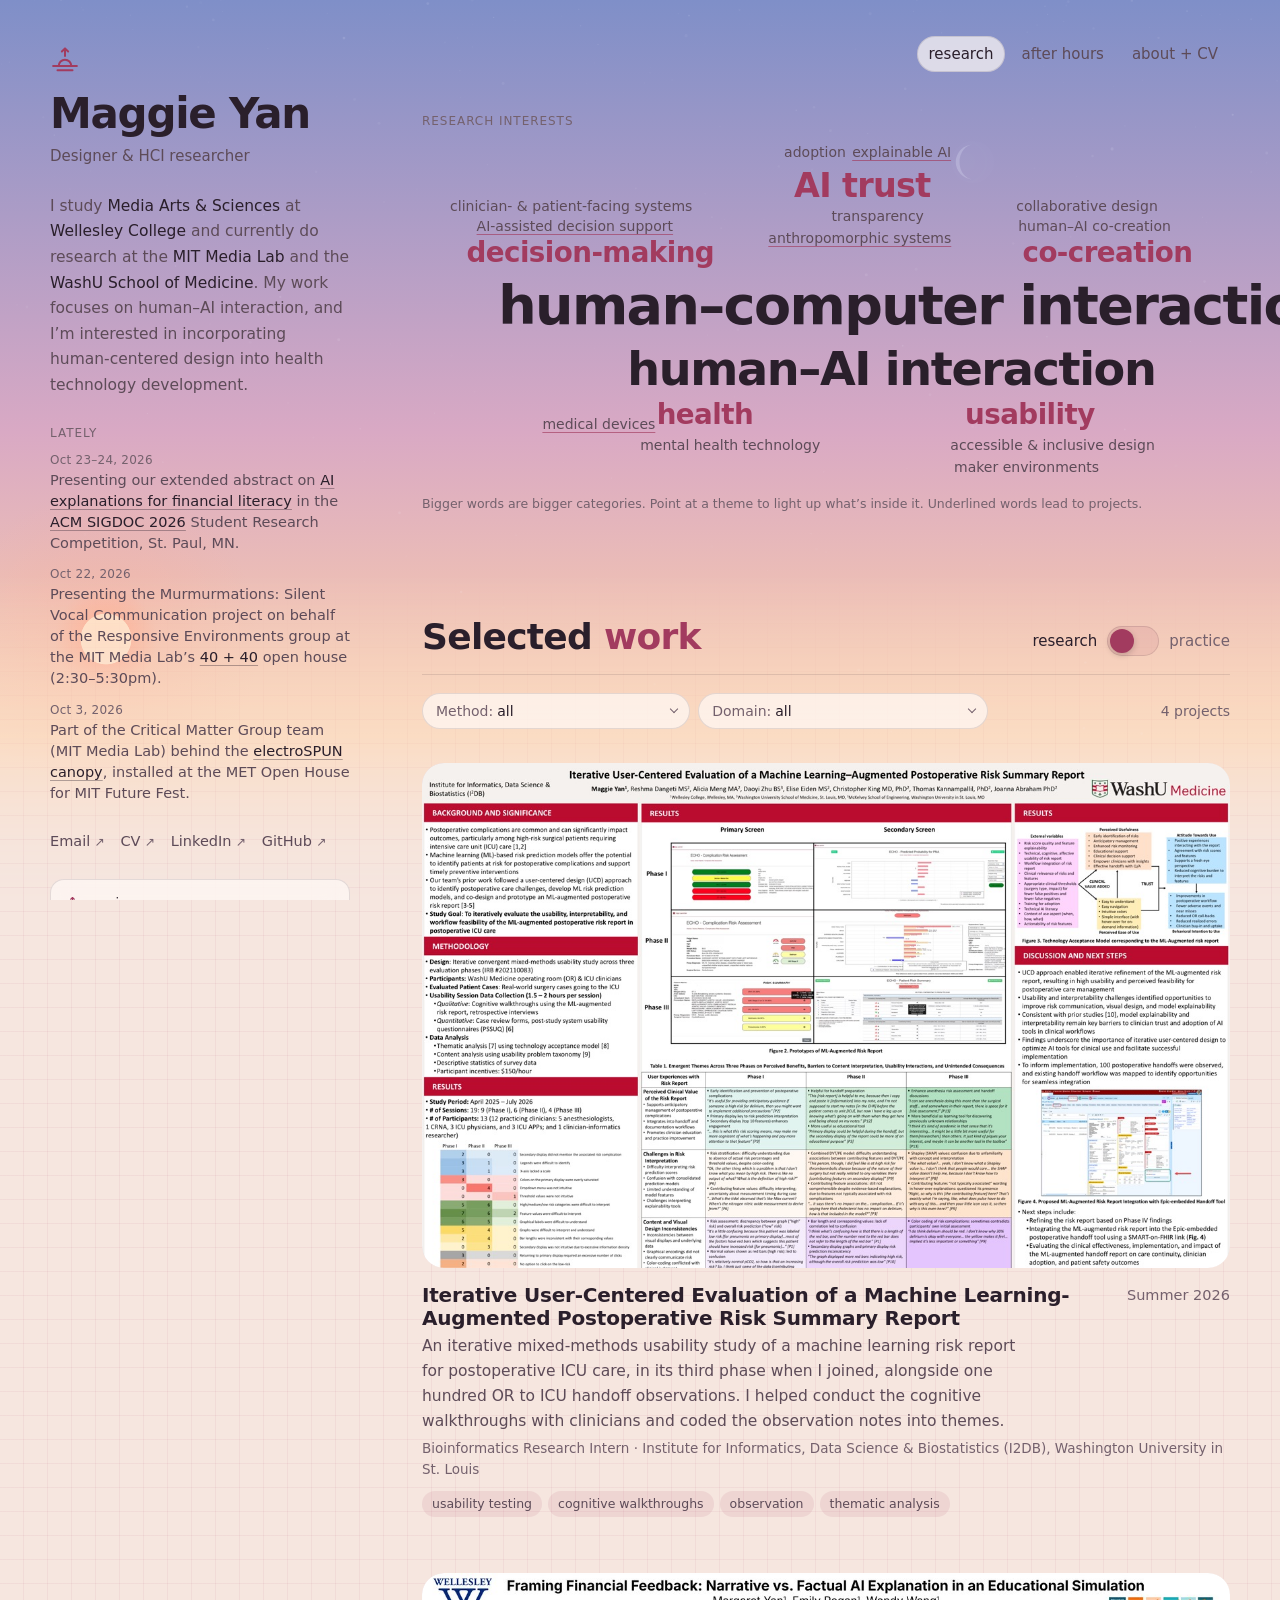
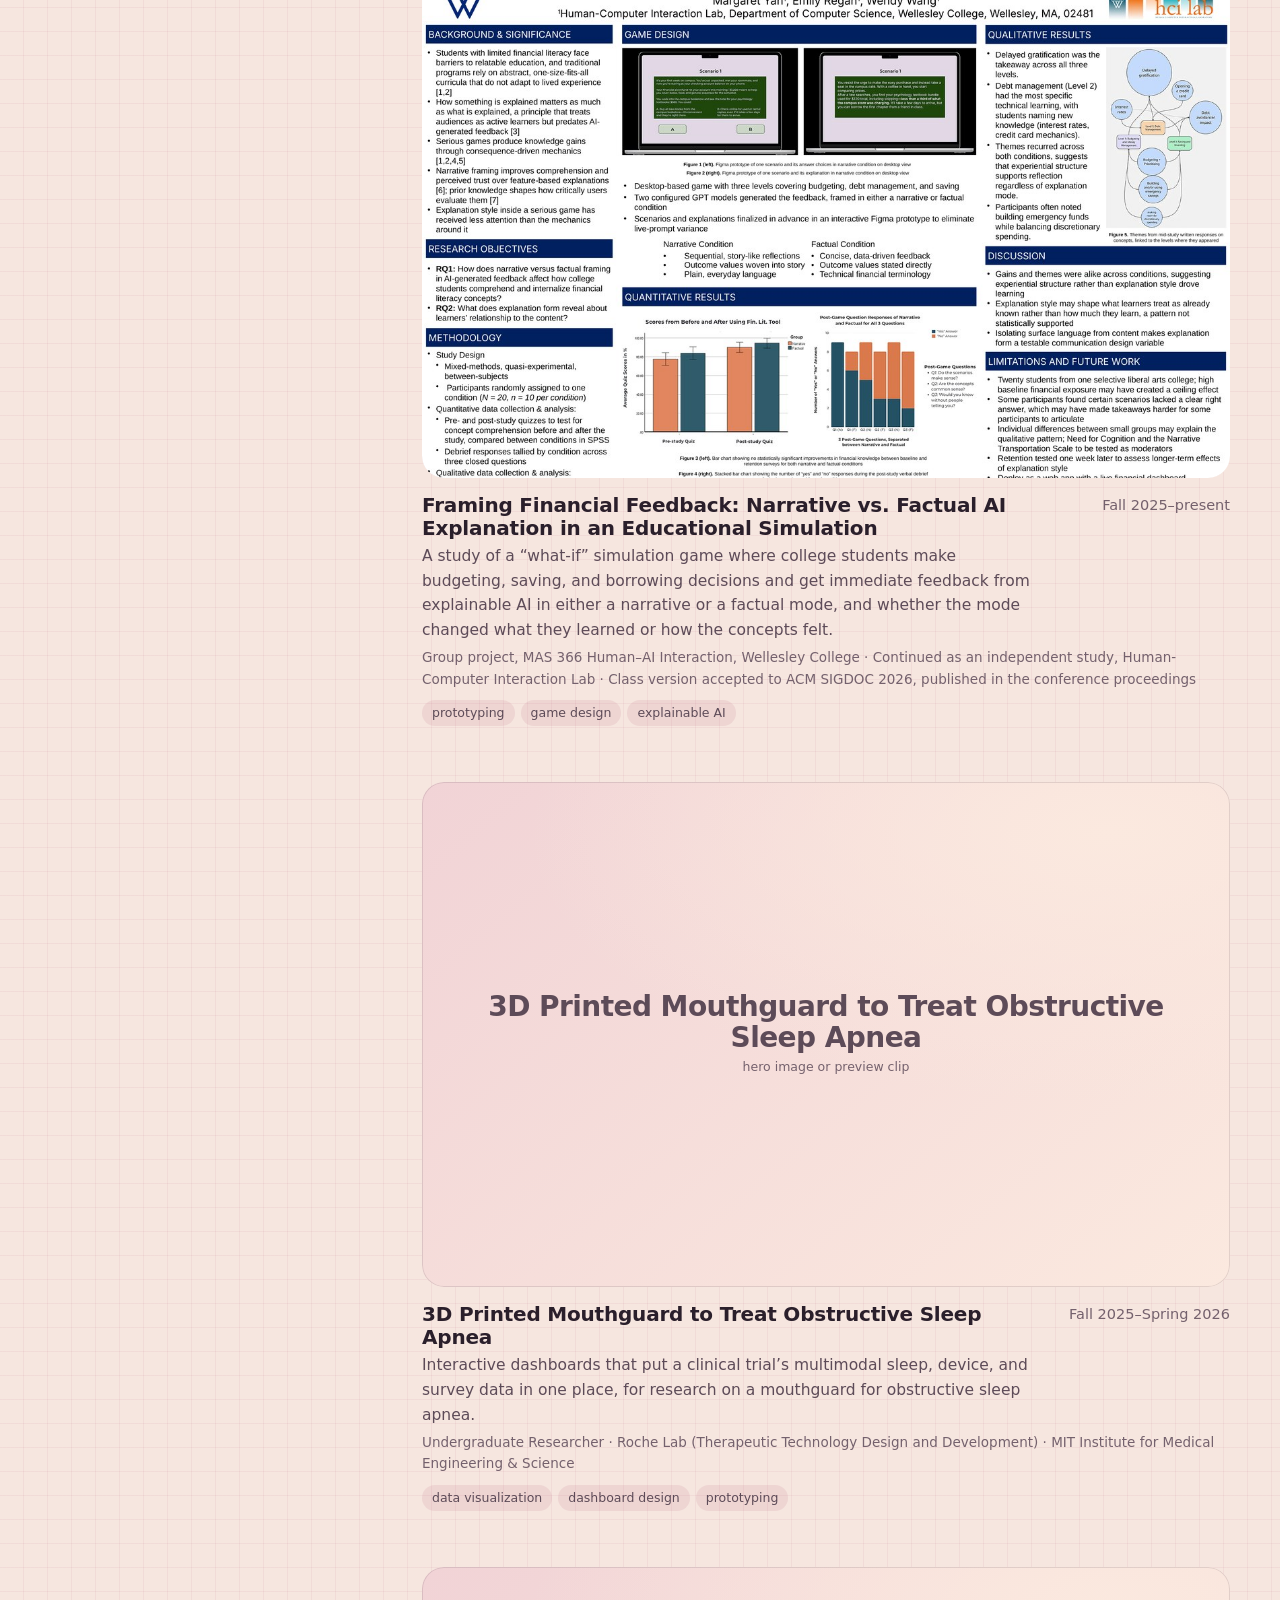
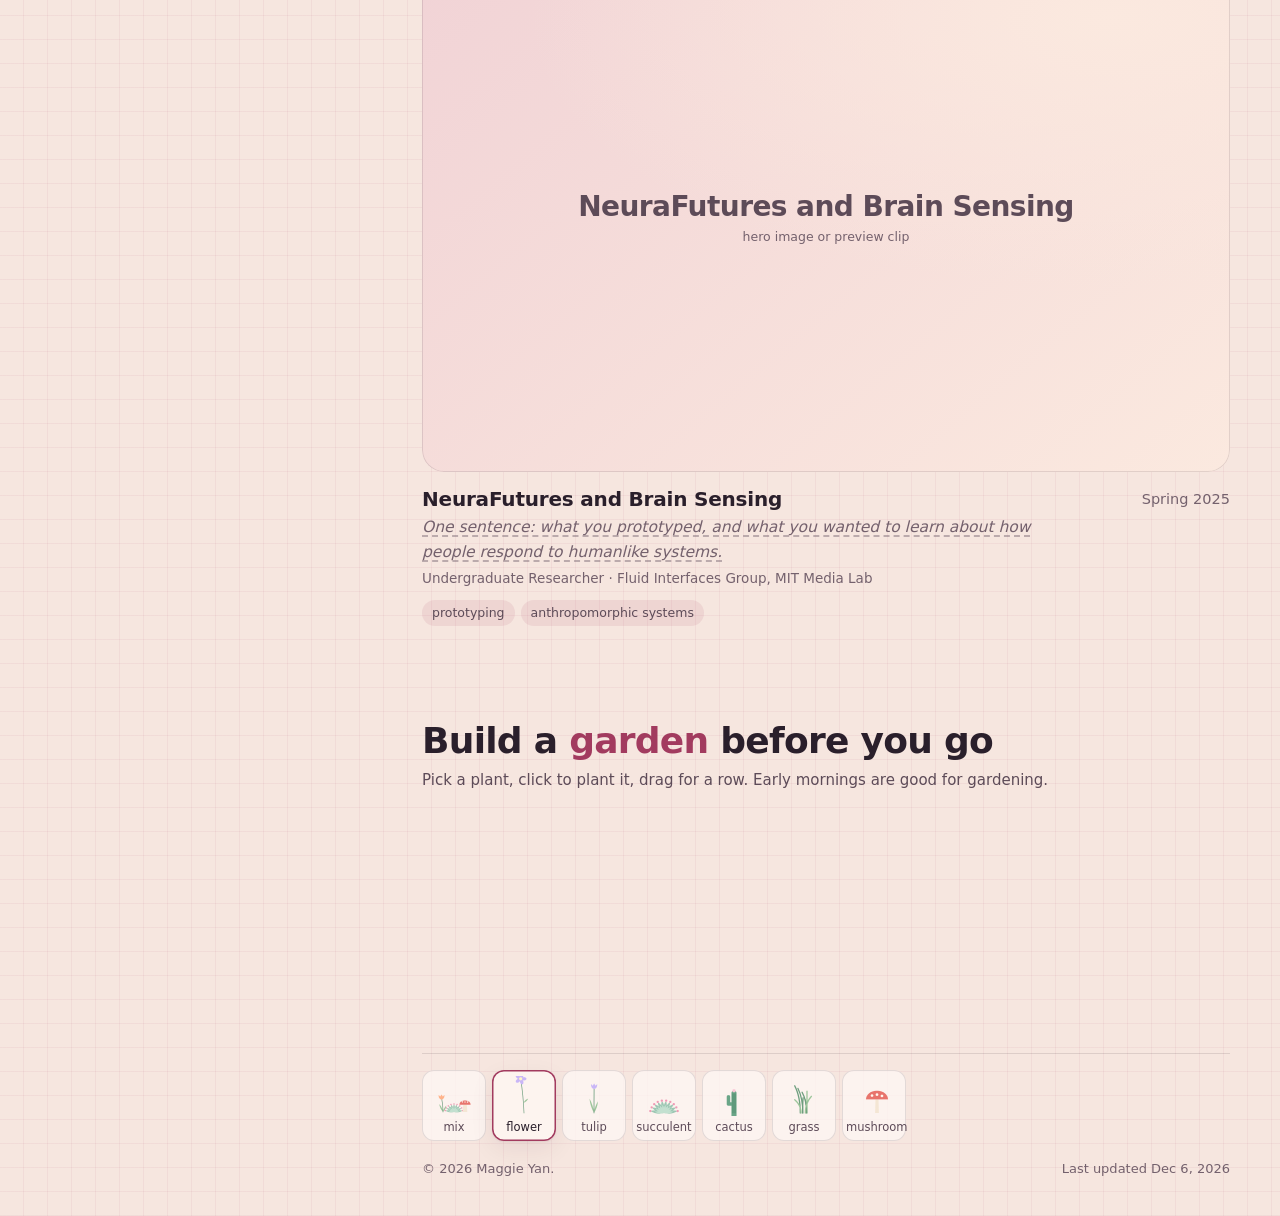
==== index.html @ cfcb0a0a "Home and After hours: drop the bio stickers and the night lamp The home bio is plain text again (no " ====
<!doctype html>
<html lang="en">
<head>
  <meta charset="utf-8">
  <meta name="viewport" content="width=device-width, initial-scale=1">
  <title>Maggie Yan · Designer &amp; HCI researcher</title>
  <meta name="description" content="Maggie Yan works in human–computer and human–AI interaction, with interests in AI trust, co-creation, and usability in health and decision-making contexts.">
  <meta property="og:title" content="Maggie Yan · Designer &amp; HCI researcher">
  <meta property="og:description" content="Research in human–computer and human–AI interaction, with interests in AI trust, co-creation, and usability in health and decision-making.">
  <meta property="og:type" content="website">

  <!-- Sets sunrise / day / afternoon / sunset / night before anything paints. -->
  <script src="assets/js/sky-time.js"></script>

  <link rel="preconnect" href="https://cdn.fontshare.com" crossorigin>
  <link rel="stylesheet" href="https://api.fontshare.com/v2/css?f[]=satoshi@400,401,500,501,700&amp;display=swap">
  <link rel="stylesheet" href="https://api.fontshare.com/v2/css?f[]=cabinet-grotesk@500,700,800&amp;display=swap">
  <link rel="stylesheet" href="assets/css/style.css">
  <link rel="icon" href="assets/img/favicon.svg" type="image/svg+xml">
</head>
<body>
  <a class="skip-link" href="#main">Skip to content</a>
  <div class="sky" data-sky aria-hidden="true"><div class="sky__gradient"></div></div>

  <div class="layout">
    <nav class="topnav" aria-label="Main">
      <a href="./" aria-current="page">research</a>
      <a href="after-hours.html">after hours</a>
      <a href="about.html">about + CV</a>
    </nav>

    <!-- ================= Sidebar ================= -->
    <aside class="sidebar">
      <div>
        <span class="identity__mark" data-mode-icon aria-hidden="true"></span>
        <h1 class="identity__name">Maggie Yan</h1>
        <p class="identity__role">Designer &amp; HCI researcher</p>
      </div>

      <div class="side-block">
        <p class="bio">
          I study <strong>Media Arts &amp; Sciences</strong> at <strong>Wellesley College</strong>
          and currently do research at the <strong>MIT Media Lab</strong> and the <strong>WashU School of Medicine</strong>.
          My work focuses on human–AI interaction, and I’m interested in incorporating human-centered design into health technology development.
        </p>
      </div>

      <!-- Lately: newest first. Keep it to 2–4 items. -->
      <div class="side-block">
        <span class="label">Lately</span>
        <ul class="news">
          <li>
            <time datetime="2026-10-23">Oct 23–24, 2026</time>
            <span>Presenting our extended abstract on <a href="projects/xai-financial-literacy.html">AI explanations for financial literacy</a> in the <a href="https://sigdoc.acm.org/conference/2026/">ACM SIGDOC 2026</a> Student Research Competition, St. Paul, MN.</span>
          </li>
          <li>
            <time datetime="2026-10-22">Oct 22, 2026</time>
            <span>Presenting the Murmurmations: Silent Vocal Communication project on behalf of the Responsive Environments group at the MIT Media Lab’s <a href="https://www.media.mit.edu/posts/40_plus_40/#agenda">40 + 40</a> open house (2:30–5:30pm).</span>
          </li>
          <li>
            <time datetime="2026-10-03">Oct 3, 2026</time>
            <span>Part of the Critical Matter Group team (MIT Media Lab) behind the <a href="https://mad.mit.edu/events/met-open-house-mit-future-fest">electroSPUN canopy</a>, installed at the MET Open House for MIT Future Fest.</span>
          </li>
        </ul>
      </div>

      <ul class="links">
        <li><a href="mailto:yanmaggie53@gmail.com">Email</a></li>
        <li><a href="about.html#cv">CV</a></li>
        <li><a href="https://www.linkedin.com/in/maggiesyan/">LinkedIn</a></li>
        <li><a href="https://github.com/yanmaggie53">GitHub</a></li>
      </ul>

      <div data-daybar></div>
      <p class="home-clock" data-home-clock></p>
    </aside>

    <!-- ================= Main ================= -->
    <main class="main" id="main">

      <!-- Research interests as a word cloud.
           data-w = how big the category is (1 + the number of topics inside it),
           which sets the word's size. data-group ties focus areas to their theme.
           Wrap a word in a link to tie it to a project. -->
      <section class="interests" aria-labelledby="interests-title">
        <span class="label" id="interests-title">Research interests</span>
        <figure class="wc" data-wordcloud>
          <ul class="wc__words">
            <li data-w="18" data-level="1">human–computer interaction</li>
            <li data-w="12" data-level="1">human–AI interaction</li>
            <li data-w="5" data-level="2" data-group="trust">AI trust</li>
            <li data-w="3" data-level="2" data-group="cocreation">co-creation</li>
            <li data-w="3" data-level="2" data-group="usability">usability</li>
            <li data-w="3" data-level="2" data-group="health">health</li>
            <li data-w="3" data-level="2" data-group="decisions">decision-making</li>
            <li data-w="1" data-level="3" data-group="trust">transparency</li>
            <li data-w="1" data-level="3" data-group="trust">adoption</li>
            <li data-w="1" data-level="3" data-group="trust"><a href="projects/xai-financial-literacy.html">explainable AI</a></li>
            <li data-w="1" data-level="3" data-group="trust"><a href="projects/neurafutures.html">anthropomorphic systems</a></li>
            <li data-w="1" data-level="3" data-group="cocreation">human–AI co-creation</li>
            <li data-w="1" data-level="3" data-group="cocreation">collaborative design</li>
            <li data-w="1" data-level="3" data-group="usability">accessible &amp; inclusive design</li>
            <li data-w="1" data-level="3" data-group="usability">maker environments</li>
            <li data-w="1" data-level="3" data-group="health">mental health technology</li>
            <li data-w="1" data-level="3" data-group="health"><a href="projects/zzalign.html">medical devices</a></li>
            <li data-w="1" data-level="3" data-group="decisions"><a href="projects/washu-i2db.html">AI-assisted decision support</a></li>
            <li data-w="1" data-level="3" data-group="decisions">clinician- &amp; patient-facing systems</li>
          </ul>
          <figcaption class="wc__key">Bigger words are bigger categories. Point at a theme to light up what’s inside it. Underlined words lead to projects.</figcaption>
        </figure>
      </section>

      <!-- Work: research case studies / practice (internship + class work) -->
      <section class="work" id="work" aria-labelledby="work-title">
        <header class="work__head">
          <h2 class="section-title" id="work-title">Selected <em>work</em></h2>
          <div class="switch">
            <button type="button" class="switch__label" data-side="research">research</button>
            <button type="button" class="switch__track" role="switch" aria-checked="false" aria-label="Show practice instead of research" data-switch><span class="switch__knob"></span></button>
            <button type="button" class="switch__label" data-side="practice">practice</button>
          </div>
        </header>

        <div data-panel="research">
          <div class="filters">
            <label class="select"><span>Method:</span>
              <select data-filter="methods"><option value="all">all</option></select>
            </label>
            <label class="select"><span>Domain:</span>
              <select data-filter="domains"><option value="all">all</option></select>
            </label>
            <span class="filters__count" data-count></span>
          </div>

          <!-- Newest first. data-methods and data-domains (comma-separated) feed the filters.
               Add data-preview="assets/video/name.mp4" to play a clip on hover. -->
          <div class="projects">
            <article class="project" data-methods="usability testing, cognitive walkthroughs, observation, thematic analysis" data-domains="health, AI, decision-making">
              <a class="project__link" href="projects/washu-i2db.html">
                <div class="media">
                  <img src="assets/img/projects/washu-poster-card.jpg" alt="Research poster: Iterative User-Centered Evaluation of a Machine Learning–Augmented Postoperative Risk Summary Report" loading="lazy" style="object-position:center top">
                </div>
                <div class="project__info">
                  <h3 class="project__title">Iterative User-Centered Evaluation of a Machine Learning-Augmented Postoperative Risk Summary Report</h3>
                  <span class="project__year">Summer 2026</span>
                  <p class="project__desc">An iterative mixed-methods usability study of a machine learning risk report for postoperative ICU care, in its third phase when I joined, alongside one hundred OR to ICU handoff observations. I helped conduct the cognitive walkthroughs with clinicians and coded the observation notes into themes.</p>
                  <p class="project__context">Bioinformatics Research Intern · Institute for Informatics, Data Science &amp; Biostatistics (I2DB), Washington University in St. Louis</p>
                  <ul class="tags"><li>usability testing</li><li>cognitive walkthroughs</li><li>observation</li><li>thematic analysis</li></ul>
                </div>
              </a>
            </article>

            <article class="project" data-methods="prototyping, game design" data-domains="AI, finance, decision-making">
              <a class="project__link" href="projects/xai-financial-literacy.html">
                <div class="media">
                  <img src="assets/img/projects/xai-poster-card.jpg" alt="Research poster: Framing Financial Feedback: Narrative vs. Factual AI Explanation in an Educational Simulation" loading="lazy" style="object-position:center top">
                </div>
                <div class="project__info">
                  <h3 class="project__title">Framing Financial Feedback: Narrative vs. Factual AI Explanation in an Educational Simulation</h3>
                  <span class="project__year">Fall 2025–present</span>
                  <p class="project__desc">A study of a “what-if” simulation game where college students make budgeting, saving, and borrowing decisions and get immediate feedback from explainable AI in either a narrative or a factual mode, and whether the mode changed what they learned or how the concepts felt.</p>
                  <p class="project__context">Group project, MAS 366 Human–AI Interaction, Wellesley College · Continued as an independent study, Human-Computer Interaction Lab · Class version accepted to ACM SIGDOC 2026, published in the conference proceedings</p>
                  <ul class="tags"><li>prototyping</li><li>game design</li><li>explainable AI</li></ul>
                </div>
              </a>
            </article>

            <article class="project" data-methods="data visualization, dashboard design, prototyping" data-domains="health, medical devices">
              <a class="project__link" href="projects/zzalign.html">
                <div class="media">
                  <div class="media__placeholder"><b>3D Printed Mouthguard to Treat Obstructive Sleep Apnea</b><span>hero image or preview clip</span></div>
                </div>
                <div class="project__info">
                  <h3 class="project__title">3D Printed Mouthguard to Treat Obstructive Sleep Apnea</h3>
                  <span class="project__year">Fall 2025–Spring 2026</span>
                  <p class="project__desc">Interactive dashboards that put a clinical trial’s multimodal sleep, device, and survey data in one place, for research on a mouthguard for obstructive sleep apnea.</p>
                  <p class="project__context">Undergraduate Researcher · Roche Lab (Therapeutic Technology Design and Development) · MIT Institute for Medical Engineering &amp; Science</p>
                  <ul class="tags"><li>data visualization</li><li>dashboard design</li><li>prototyping</li></ul>
                </div>
              </a>
            </article>

            <article class="project" data-methods="prototyping" data-domains="anthropomorphic systems">
              <a class="project__link" href="projects/neurafutures.html">
                <div class="media">
                  <div class="media__placeholder"><b>NeuraFutures and Brain Sensing</b><span>hero image or preview clip</span></div>
                </div>
                <div class="project__info">
                  <h3 class="project__title">NeuraFutures and Brain Sensing</h3>
                  <span class="project__year">Spring 2025</span>
                  <p class="project__desc"><span class="todo">One sentence: what you prototyped, and what you wanted to learn about how people respond to humanlike systems.</span></p>
                  <p class="project__context">Undergraduate Researcher · Fluid Interfaces Group, MIT Media Lab</p>
                  <ul class="tags"><li>prototyping</li><li>anthropomorphic systems</li></ul>
                </div>
              </a>
            </article>
          </div>
          <p class="filters__empty" data-empty hidden>Nothing matches both of those yet. <button type="button" class="text-btn" data-clear-filters>Clear filters</button></p>
        </div>

        <!-- Practice: internship and class work, newest first.
             Use <a class="tile" href="..."> when a project has its own page, <div class="tile"> when it doesn't yet. -->
        <div data-panel="practice" hidden>
          <div class="explore-grid">
            <a class="tile" href="projects/afterimage.html">
              <div class="media"><img src="assets/img/projects/afterimage-card.jpg" alt="The afterimage kit: a wooden box with afterimage on the lid between two filter workstations, with hands holding game cards and blue cyanotype prints" loading="lazy"></div>
              <b class="tile__title">afterimage</b>
              <span class="tile__meta">MIT 4.031 Objects and Interaction · Fall 2026</span>
              <p class="tile__desc">A cyanotype camera game where two players get the same prompt and the same filters and still end up with two completely different prints.</p>
            </a>
            <div class="tile">
              <div class="media soon">
                <div class="soon__inner">
                  <span class="label">Coming soon</span>
                  <svg class="soon__pulse" viewBox="0 0 120 24" fill="none" aria-hidden="true"><path d="M0 12h42l5-9 7 18 6-14 4 5h56" pathLength="100"/></svg>
                  <span class="soon__note">Documentation in progress</span>
                </div>
              </div>
              <b class="tile__title">Heart Rate Canopy</b>
              <span class="tile__meta">Wellesley ARTS 321 Advanced New Media · Fall 2026</span>
              <p class="tile__desc">A participatory art piece of an enclosed canopy with the inside lit by LED fairy lights, where the dimness is controlled by a person’s heart rate. The participant sits inside the canopy to relax, and the feedback loop of being relaxed in a cozy space hopefully lowers their heart rate, thus dimming the lights further until they reach full relaxation.</p>
            </div>
            <a class="tile" href="projects/memento.html">
              <div class="media"><img src="assets/img/projects/memento-card.jpg" alt="The MEmento music box: a white cube with a speaker on top and a hand crank on the side, glowing from inside" loading="lazy"><span class="badge">hackathon</span></div>
              <b class="tile__title">MEmento</b>
              <span class="tile__meta">HARD MODE: Hardware × AI Hackathon · Spring 2026</span>
              <p class="tile__desc">A hand-cranked music box that turns your heart rate and skin response into a short song. The idea is that your body’s data becomes something you sit and listen to rather than another dashboard to check.</p>
            </a>
            <a class="tile" href="projects/eeg-embroidery.html">
              <div class="media"><img src="assets/img/projects/eeg-card.jpg" alt="The two-axis plotter carrying the embroidery hoop, seen from above, next to the digital twin tracing the same stitch path" loading="lazy"></div>
              <b class="tile__title">The Space Between</b>
              <span class="tile__meta">MIT MAS.S60 Critical Matter · Fall 2025</span>
              <p class="tile__desc">An EEG controlled embroidery machine. Head movement moves the fabric and attention level sets the stitching speed, so the person and the machine both have a say in where the single line of thread goes.</p>
            </a>
            <a class="tile" href="projects/understanding-psilocybin.html">
              <div class="media"><img src="assets/img/projects/psilo-card.jpg" alt="The Understanding Psilocybin matrix: policy models as rows, states as columns, color-coded cells" loading="lazy" style="object-position:left top"></div>
              <b class="tile__title">Understanding Psilocybin</b>
              <span class="tile__meta">GoInvo · Summer 2025 internship</span>
              <p class="tile__desc">An open-source matrix that compares eight psilocybin policy models across five states, so legislators, clinicians, and voters can see how the models differ in one place.</p>
            </a>
          </div>
        </div>
      </section>

      <footer class="site-footer">
        <div class="garden__prompt">
          <h2 class="section-title">Build a <em>garden</em> before you go</h2>
          <p data-garden-prompt>Pick a plant, click to plant it, drag for a row.</p>
        </div>
        <div class="garden" data-garden tabindex="0" role="img" aria-label="Your garden. Press Enter to plant the selected plant.">
          <canvas></canvas>
          <svg class="runner" viewBox="0 0 26 34" fill="none" stroke="currentColor" stroke-width="2.2" stroke-linecap="round" stroke-linejoin="round" aria-hidden="true">
            <g class="pose-a"><circle cx="16" cy="5" r="3" fill="currentColor" stroke="none"/><path d="M15 10l-3.5 9.5M14 12l4.5 3.5 3-3M14 12l-4.5 2.5-2 -3M11.5 19.5l5 5-1 7.5M11.5 19.5l-4 6.5-5 .5"/></g>
            <g class="pose-b"><circle cx="16" cy="5" r="3" fill="currentColor" stroke="none"/><path d="M15 10l-3.5 9.5M14 12l-4 3 1.5 3M14 12l4 2 1-3.5M11.5 19.5l1.5 6.5-3.5 6M11.5 19.5l5 4.5 4 5"/></g>
          </svg>
        </div>
        <div class="garden-tools" data-garden-tools role="radiogroup" aria-label="Choose a plant">
          <div class="garden-tools__end">
            <span data-garden-count></span>
            <button type="button" class="text-btn" data-garden-clear>start over</button>
          </div>
        </div>
        <div class="footer-bottom">
          <span>&copy; <span data-year>2026</span> Maggie Yan.</span>
          <span>Last updated <span data-updated>recently</span></span>
        </div>
      </footer>
    </main>
  </div>

  <script src="assets/js/site.js"></script>
  <script src="assets/js/home.js"></script>
</body>
</html>
---- assets/css/style.css ----
/* ==========================================================================
   Maggie Yan — portfolio
   1. Mode tokens (day / afternoon / sunset / night)
   2. Base + type
   3. Layout (sticky sidebar + main column)
   4. Sky
   5. Shared components (nav, day bar, buttons, tags)
   6. Home (research interests, work, practice, garden)
   7. Case study
   8. After hours
   9. About
   ========================================================================== */

/* 1. Mode tokens ---------------------------------------------------------- */

/* Registering the colors lets the whole page fade between modes. */
@property --bg { syntax: '<color>'; inherits: true; initial-value: #f5f3ec; }
@property --ink { syntax: '<color>'; inherits: true; initial-value: #15171c; }
@property --ink-2 { syntax: '<color>'; inherits: true; initial-value: #4a4f5b; }
@property --ink-3 { syntax: '<color>'; inherits: true; initial-value: #676c79; }
@property --accent { syntax: '<color>'; inherits: true; initial-value: #2b5fd9; }
@property --grid { syntax: '<color>'; inherits: true; initial-value: transparent; }
@property --sky-1 { syntax: '<color>'; inherits: true; initial-value: #6fa8e6; }
@property --sky-2 { syntax: '<color>'; inherits: true; initial-value: #a9cff3; }
@property --sky-3 { syntax: '<color>'; inherits: true; initial-value: #dcebf7; }

:root,
:root[data-mode="day"] {
  --bg: #f5f3ec;
  --surface: rgba(255, 255, 255, 0.72);
  --surface-solid: #ffffff;
  --ink: #15171c;
  --ink-2: #4a4f5b;
  --ink-3: #676c79;
  --line: rgba(21, 23, 28, 0.11);
  --grid: rgba(43, 95, 217, 0.075);
  --accent: #2b5fd9;
  --accent-ink: #ffffff;
  --accent-soft: rgba(43, 95, 217, 0.1);
  --sky-1: #6fa8e6;
  --sky-2: #a9cff3;
  --sky-3: #dcebf7;
  --sun-core: #fff7da;
  --sun-glow: rgba(255, 221, 128, 0.6);
  --sun-size: 74px;
  --cloud: rgba(255, 255, 255, 0.9);
  --cloud-opacity: 0.9;
  --stars-opacity: 0;
  --shadow: 0 1px 2px rgba(21, 23, 28, 0.06), 0 8px 24px rgba(21, 23, 28, 0.06);
  --placeholder-a: #dfe8f6;
  --placeholder-b: #f3efe6;
  color-scheme: light;
}

/* Dawn: pastel and soft. Lighter than sunset, so the morning rises into light
   while the evening falls into dark. */
:root[data-mode="sunrise"] {
  --bg: #f6e6df;
  --surface: rgba(255, 250, 247, 0.7);
  --surface-solid: #fdf4ef;
  --ink: #2a1f2b;
  --ink-2: #5d4b58;
  --ink-3: #74616d;
  --line: rgba(42, 31, 43, 0.12);
  --grid: rgba(180, 90, 120, 0.08);
  --accent: #a23b5f;
  --accent-ink: #ffffff;
  --accent-soft: rgba(162, 59, 95, 0.1);
  --sky-1: #7f8fc8;
  --sky-2: #d9a9c4;
  --sky-3: #ffd2a8;
  --sun-core: #fff1d6;
  --sun-glow: rgba(255, 170, 140, 0.55);
  --sun-size: 104px;
  --cloud: rgba(255, 225, 235, 0.8);
  --cloud-opacity: 0.7;
  --stars-opacity: 0.15;
  --shadow: 0 1px 2px rgba(60, 20, 40, 0.06), 0 8px 24px rgba(60, 20, 40, 0.07);
  --placeholder-a: #f1d3d6;
  --placeholder-b: #fbe9df;
  color-scheme: light;
}

/* The after-lunch slump: same light, but warmer, hazier, a little dimmer. */
:root[data-mode="afternoon"] {
  --bg: #f1e9da;
  --surface: rgba(255, 251, 243, 0.7);
  --surface-solid: #fbf6ec;
  --ink: #231e16;
  --ink-2: #5a5244;
  --ink-3: #6c6353;
  --line: rgba(35, 30, 22, 0.12);
  --grid: rgba(150, 100, 30, 0.085);
  --accent: #8e520b;
  --accent-ink: #fff8ee;
  --accent-soft: rgba(142, 82, 11, 0.11);
  --sky-1: #9fb7c9;
  --sky-2: #d6d0bc;
  --sky-3: #eddcbc;
  --sun-core: #ffe9b8;
  --sun-glow: rgba(255, 190, 100, 0.55);
  --sun-size: 92px;
  --cloud: rgba(255, 246, 228, 0.8);
  --cloud-opacity: 0.75;
  --stars-opacity: 0;
  --shadow: 0 1px 2px rgba(60, 40, 10, 0.06), 0 8px 24px rgba(60, 40, 10, 0.07);
  --placeholder-a: #ead9b8;
  --placeholder-b: #f4ecdd;
  color-scheme: light;
}

/* Golden hour into dusk: the in-between. Deep enough that light text stays
   readable over the whole sky, warm enough to feel like a sunset run. */
:root[data-mode="sunset"] {
  --bg: #3b2338;
  --surface: rgba(255, 236, 228, 0.075);
  --surface-solid: #4a2d46;
  --ink: #fdede4;
  --ink-2: #e3c2bc;
  --ink-3: #c29c9c;
  --line: rgba(253, 237, 228, 0.14);
  --grid: rgba(255, 180, 150, 0.075);
  --accent: #ffa477;
  --accent-ink: #3b2338;
  --accent-soft: rgba(255, 164, 119, 0.14);
  --sky-1: #221a42;
  --sky-2: #5e2f62;
  --sky-3: #a84a63;
  --sun-core: #ffd9a0;
  --sun-glow: rgba(255, 128, 84, 0.65);
  --sun-size: 120px;
  --cloud: rgba(255, 160, 140, 0.5);
  --cloud-opacity: 0.6;
  --stars-opacity: 0.35;
  --shadow: 0 1px 2px rgba(20, 5, 20, 0.2), 0 10px 30px rgba(20, 5, 20, 0.25);
  --placeholder-a: #5a3354;
  --placeholder-b: #7a3f5c;
  color-scheme: dark;
}

:root[data-mode="night"] {
  --bg: #0b1020;
  --surface: rgba(200, 212, 255, 0.055);
  --surface-solid: #141b33;
  --ink: #e8ebf7;
  --ink-2: #a7afcb;
  --ink-3: #7c86a6;
  --line: rgba(200, 212, 255, 0.12);
  --grid: rgba(166, 182, 255, 0.055);
  --accent: #a6b6ff;
  --accent-ink: #0b1020;
  --accent-soft: rgba(166, 182, 255, 0.12);
  --sky-1: #03050c;
  --sky-2: #08102a;
  --sky-3: #111a3c;
  --sun-core: transparent;
  --sun-glow: transparent;
  --sun-size: 0px;
  --cloud: rgba(120, 140, 200, 0.08);
  --cloud-opacity: 0;
  --stars-opacity: 1;
  --shadow: 0 1px 2px rgba(0, 0, 0, 0.3), 0 10px 30px rgba(0, 0, 0, 0.35);
  --placeholder-a: #18223f;
  --placeholder-b: #222c4f;
  color-scheme: dark;
}

:root {
  --font-sans: 'Satoshi', ui-sans-serif, system-ui, -apple-system, 'Segoe UI', sans-serif;
  --font-display: 'Cabinet Grotesk', 'Satoshi', ui-sans-serif, system-ui, sans-serif;
  --radius: 14px;
  --radius-lg: 22px;
  --ease: cubic-bezier(0.22, 1, 0.36, 1);
  --fade: 1.4s ease;
  --sidebar: 300px;
  --gutter: 40px;

  transition:
    --bg var(--fade), --ink var(--fade), --ink-2 var(--fade), --ink-3 var(--fade),
    --accent var(--fade), --grid var(--fade),
    --sky-1 var(--fade), --sky-2 var(--fade), --sky-3 var(--fade);
}

/* 2. Base + type ---------------------------------------------------------- */

*,
*::before,
*::after { box-sizing: border-box; }

html {
  -webkit-text-size-adjust: 100%;
  text-size-adjust: 100%;
  scroll-behavior: smooth;
}

body {
  margin: 0;
  min-height: 100vh;
  font-family: var(--font-sans);
  font-size: 17px;
  line-height: 1.6;
  color: var(--ink);
  background-color: var(--bg);
  /* graph paper */
  background-image:
    linear-gradient(var(--grid) 1px, transparent 1px),
    linear-gradient(90deg, var(--grid) 1px, transparent 1px);
  background-size: 24px 24px;
  background-position: -1px -1px;
  -webkit-font-smoothing: antialiased;
  -moz-osx-font-smoothing: grayscale;
  overflow-x: hidden;
}

img, video, svg, canvas { display: block; max-width: 100%; }

a {
  color: inherit;
  text-decoration-color: color-mix(in srgb, currentColor 35%, transparent);
  text-decoration-thickness: 1px;
  text-underline-offset: 3px;
  transition: color 0.2s, text-decoration-color 0.2s;
}
a:hover { color: var(--accent); text-decoration-color: currentColor; }

:focus-visible {
  outline: 2px solid var(--accent);
  outline-offset: 3px;
  border-radius: 6px;
}

::selection { background: var(--accent); color: var(--accent-ink); }

/* Cabinet Grotesk for headlines, Satoshi for everything you read. */
h1, h2, h3, h4 {
  margin: 0;
  font-family: var(--font-display);
  font-weight: 700;
  line-height: 1.15;
  letter-spacing: -0.005em;
}
p { margin: 0; }


.label {
  font-size: 12px;
  font-weight: 500;
  letter-spacing: 0.08em;
  text-transform: uppercase;
  color: var(--ink-3);
}

.section-title {
  font-family: var(--font-display);
  font-weight: 700;
  font-size: clamp(28px, 3vw, 36px);
  letter-spacing: -0.02em;
  line-height: 1.05;
}
.section-title em { font-style: normal; color: var(--accent); }

.visually-hidden {
  position: absolute !important;
  width: 1px; height: 1px;
  margin: -1px; padding: 0;
  overflow: hidden;
  clip: rect(0 0 0 0);
  white-space: nowrap;
  border: 0;
}

.skip-link {
  position: absolute;
  left: 16px; top: -60px;
  z-index: 100;
  padding: 8px 14px;
  background: var(--accent);
  color: var(--accent-ink);
  border-radius: 999px;
  text-decoration: none;
}
.skip-link:focus { top: 16px; }

/* Placeholder copy Maggie still needs to write. Easy to spot, easy to delete. */
.todo {
  color: var(--ink-3);
  font-style: italic;
  text-decoration: underline dashed color-mix(in srgb, var(--ink-3) 60%, transparent);
  text-underline-offset: 4px;
}

/* 3. Layout --------------------------------------------------------------- */

.layout {
  position: relative;
  z-index: 1;
  display: grid;
  grid-template-columns: var(--sidebar) minmax(0, 1fr);
  grid-template-rows: auto 1fr;
  column-gap: 72px;
  max-width: 1260px;
  margin: 0 auto;
  padding: 0 var(--gutter);
}

.topnav { grid-column: 2; grid-row: 1; }
.sidebar { grid-column: 1; grid-row: 1 / span 2; }
.main { grid-column: 2; grid-row: 2; min-width: 0; }

.sidebar {
  position: sticky;
  top: 0;
  align-self: start;
  max-height: 100vh;
  overflow-y: auto;
  scrollbar-width: none;
  padding: 44px 0 28px;
  display: flex;
  flex-direction: column;
  gap: 26px;
}
.sidebar::-webkit-scrollbar { display: none; }
.sidebar > * { flex-shrink: 0; }

.topnav {
  display: flex;
  justify-content: flex-end;
  gap: 4px;
  padding: 36px 0 0;
}
.topnav a {
  padding: 6px 12px;
  border-radius: 999px;
  font-size: 15px;
  text-decoration: none;
  color: var(--ink-2);
}
.topnav a:hover { color: var(--ink); background: var(--accent-soft); }
.topnav a[aria-current="page"] { color: var(--ink); background: var(--surface); box-shadow: inset 0 0 0 1px var(--line); }

@media (max-width: 960px) {
  :root { --gutter: 20px; }
  body { font-size: 16.5px; }
  .layout { grid-template-columns: minmax(0, 1fr); grid-template-rows: auto auto 1fr; }
  .topnav { grid-column: 1; grid-row: 1; justify-content: flex-start; padding-top: 18px; margin: 0 -12px; flex-wrap: wrap; }
  .sidebar { grid-column: 1; grid-row: 2; position: static; max-height: none; overflow: visible; padding: 28px 0 8px; }
  .main { grid-column: 1; grid-row: 3; }
}

/* 4. Sky ------------------------------------------------------------------ */

.sky {
  position: absolute;
  inset: 0 0 auto 0;
  height: min(100vh, 980px);
  min-height: 640px;
  overflow: hidden;
  pointer-events: none;
  z-index: 0;
  -webkit-mask-image: linear-gradient(to bottom, #000 64%, transparent 100%);
  mask-image: linear-gradient(to bottom, #000 64%, transparent 100%);
}
.sky--short { height: 520px; min-height: 0; }

.sky__gradient {
  position: absolute;
  inset: 0;
  background: linear-gradient(to bottom, var(--sky-1) 0%, var(--sky-2) 48%, var(--sky-3) 82%, var(--bg) 100%);
}

.sky__stars {
  position: absolute;
  inset: 0;
  width: 100%;
  height: 100%;
  opacity: var(--stars-opacity);
  transition: opacity 1.6s ease;
}

.sky__sun {
  position: absolute;
  left: var(--sun-x, 78%);
  top: var(--sun-y, 30%);
  width: var(--sun-size);
  height: var(--sun-size);
  margin: calc(var(--sun-size) / -2) 0 0 calc(var(--sun-size) / -2);
  border-radius: 50%;
  background: radial-gradient(circle, var(--sun-core) 0 34%, var(--sun-glow) 35%, transparent 70%);
  transition: left 1.6s var(--ease), top 1.6s var(--ease), width 1.6s var(--ease), height 1.6s var(--ease), margin 1.6s var(--ease), opacity 1s;
}
.sky__sun::after {
  content: '';
  position: absolute;
  inset: -120%;
  border-radius: 50%;
  background: radial-gradient(circle, var(--sun-glow), transparent 62%);
  opacity: 0.55;
}

.sky__moon {
  position: absolute;
  left: var(--moon-x, 76%);
  top: var(--moon-y, 18%);
  width: 46px;
  height: 46px;
  margin: -23px 0 0 -23px;
  opacity: 0;
  transition: opacity 1.6s ease;
  filter: drop-shadow(0 0 18px rgba(220, 228, 255, 0.35));
}
:root[data-mode="night"] .sky__moon { opacity: 1; }
:root[data-mode="sunset"] .sky__moon,
:root[data-mode="sunrise"] .sky__moon { opacity: 0.25; }

.sky__clouds {
  position: absolute;
  inset: 0;
  opacity: var(--cloud-opacity);
  transition: opacity 1.6s ease;
}
.cloud {
  position: absolute;
  width: var(--w, 260px);
  height: calc(var(--w, 260px) * 0.34);
  top: var(--y, 20%);
  left: -30%;
  border-radius: 999px;
  background:
    radial-gradient(closest-side at 30% 60%, var(--cloud), transparent),
    radial-gradient(closest-side at 55% 40%, var(--cloud), transparent),
    radial-gradient(closest-side at 75% 62%, var(--cloud), transparent);
  animation: drift var(--t, 160s) linear infinite;
  animation-delay: var(--d, 0s);
}
:root[data-mode="afternoon"] .cloud { animation-duration: calc(var(--t, 160s) * 1.6); }
@keyframes drift {
  from { transform: translateX(0); }
  to { transform: translateX(170vw); }
}

/* 5. Shared components ---------------------------------------------------- */

/* Sidebar identity */
.identity__mark {
  display: block;
  width: 30px;
  height: 30px;
  color: var(--accent);
  margin-bottom: 20px;
}
.identity__mark svg { width: 100%; height: 100%; }
.identity__name {
  font-family: var(--font-display);
  font-weight: 800;
  font-size: 42px;
  line-height: 0.95;
  letter-spacing: -0.03em;
}
.identity__name em { font-style: normal; color: var(--accent); }
.identity__role {
  margin-top: 10px;
  font-size: 15px;
  font-weight: 500;
  color: var(--ink-2);
}

.bio { font-size: 15.5px; line-height: 1.65; color: var(--ink-2); }
.bio strong { color: var(--ink); font-weight: 500; }

.side-block { display: grid; gap: 8px; }
.side-list {
  list-style: none;
  margin: 0;
  padding: 0;
  display: grid;
  gap: 6px;
  font-size: 14.5px;
  color: var(--ink-2);
}
.side-list li { display: grid; grid-template-columns: 44px 1fr; gap: 8px; }
.side-list .when { color: var(--ink-3); font-variant-numeric: tabular-nums; }

.links {
  list-style: none;
  margin: 0;
  padding: 0;
  display: flex;
  flex-wrap: wrap;
  gap: 4px 16px;
  font-size: 14.5px;
}
.links a { text-decoration: none; color: var(--ink-2); }
.links a:hover { color: var(--accent); }
.links a::after { content: ' \2197'; font-size: 0.85em; color: var(--ink-3); }

.home-clock {
  font-size: 13px;
  color: var(--ink-3);
  line-height: 1.5;
}
.home-clock b { font-weight: 500; color: var(--ink-2); font-variant-numeric: tabular-nums; }

/* Day bar: the mode switcher */
.daybar {
  display: grid;
  gap: 10px;
  padding: 14px;
  border-radius: var(--radius);
  background: var(--surface);
  box-shadow: inset 0 0 0 1px var(--line);
  -webkit-backdrop-filter: blur(14px);
  backdrop-filter: blur(14px);
}
.daybar__head {
  display: flex;
  align-items: baseline;
  justify-content: space-between;
  gap: 8px;
  font-size: 13px;
  color: var(--ink-2);
}
.daybar__head b { color: var(--ink); font-weight: 500; font-variant-numeric: tabular-nums; }
.daybar__now-mode {
  display: inline-flex;
  align-items: center;
  gap: 6px;
  color: var(--ink);
  font-weight: 500;
}
.daybar__now-mode svg { width: 17px; height: 17px; color: var(--accent); }
.daybar__auto {
  border: 0;
  background: none;
  padding: 0;
  font: inherit;
  font-size: 12px;
  color: var(--accent);
  cursor: pointer;
  text-decoration: underline;
  text-underline-offset: 3px;
}
:root[data-auto="true"] .daybar__auto { display: none; }

.daybar__track {
  position: relative;
  height: 22px;
}
.daybar__segments {
  position: absolute;
  inset: 7px 0;
  border-radius: 999px;
  overflow: hidden;
  display: flex;
}
.daybar__seg { height: 100%; }
.daybar__seg[data-mode="night"] { background: #1c2244; }
.daybar__seg[data-mode="sunrise"] { background: linear-gradient(90deg, #d9a9c4, #ffd2a8); }
.daybar__seg[data-mode="day"] { background: #9cc6ee; }
.daybar__seg[data-mode="afternoon"] { background: #e7d3a2; }
.daybar__seg[data-mode="sunset"] { background: linear-gradient(90deg, #f29a6b, #a84a63); }
:root[data-mode="night"] .daybar__seg[data-mode="night"] { background: #2c3566; }

.daybar__now {
  position: absolute;
  top: 3px;
  width: 2px;
  height: 16px;
  margin-left: -1px;
  border-radius: 2px;
  background: var(--ink-3);
  opacity: 0.6;
}

.daybar__range {
  position: absolute;
  inset: 0;
  width: 100%;
  margin: 0;
  background: transparent;
  -webkit-appearance: none;
  appearance: none;
  cursor: grab;
}
.daybar__range:active { cursor: grabbing; }
.daybar__range::-webkit-slider-runnable-track { height: 22px; background: transparent; }
.daybar__range::-moz-range-track { height: 22px; background: transparent; }
.daybar__range::-webkit-slider-thumb {
  -webkit-appearance: none;
  width: 18px;
  height: 18px;
  margin-top: 2px;
  border-radius: 50%;
  background: var(--surface-solid);
  border: 2px solid var(--ink);
  box-shadow: 0 1px 4px rgba(0, 0, 0, 0.25);
}
.daybar__range::-moz-range-thumb {
  width: 14px;
  height: 14px;
  border-radius: 50%;
  background: var(--surface-solid);
  border: 2px solid var(--ink);
  box-shadow: 0 1px 4px rgba(0, 0, 0, 0.25);
}
.daybar__range:focus-visible { outline: none; }
.daybar__range:focus-visible::-webkit-slider-thumb { outline: 2px solid var(--accent); outline-offset: 2px; }

.daybar__ticks {
  display: flex;
  justify-content: space-between;
  font-size: 10.5px;
  color: var(--ink-3);
  margin-top: -4px;
  font-variant-numeric: tabular-nums;
}
.daybar__note { font-size: 12.5px; color: var(--ink-3); line-height: 1.45; }

/* Buttons + chips */
.btn {
  display: inline-flex;
  align-items: center;
  gap: 8px;
  padding: 9px 16px;
  border: 0;
  border-radius: 999px;
  background: var(--accent);
  color: var(--accent-ink);
  font: inherit;
  font-size: 14.5px;
  font-weight: 500;
  text-decoration: none;
  cursor: pointer;
  transition: transform 0.2s var(--ease), opacity 0.2s;
}
.btn:hover { color: var(--accent-ink); transform: translateY(-1px); }
.btn--ghost { background: var(--surface); color: var(--ink); box-shadow: inset 0 0 0 1px var(--line); }
.btn--ghost:hover { color: var(--ink); }

.text-btn {
  border: 0;
  background: none;
  padding: 0;
  font: inherit;
  font-size: 13px;
  color: var(--ink-3);
  cursor: pointer;
  text-decoration: underline;
  text-underline-offset: 3px;
}
.text-btn:hover { color: var(--accent); }

.tags {
  list-style: none;
  margin: 0;
  padding: 0;
  display: flex;
  flex-wrap: wrap;
  gap: 6px;
}
.tags li {
  padding: 3px 10px;
  border-radius: 999px;
  font-size: 12.5px;
  color: var(--ink-2);
  background: var(--accent-soft);
}

/* Figures + media placeholders */
.media {
  position: relative;
  overflow: hidden;
  border-radius: var(--radius-lg);
  background:
    radial-gradient(120% 90% at 85% 10%, var(--placeholder-b), transparent 60%),
    linear-gradient(140deg, var(--placeholder-a), var(--placeholder-b));
  box-shadow: inset 0 0 0 1px var(--line);
}
.media img,
.media video {
  position: absolute;
  inset: 0;
  width: 100%;
  height: 100%;
  object-fit: cover;
}
.media__placeholder {
  position: absolute;
  inset: 0;
  display: grid;
  place-content: center;
  gap: 4px;
  padding: 24px;
  text-align: center;
  color: var(--ink-3);
}
.media__placeholder b {
  font-family: var(--font-display);
  font-weight: 700;
  letter-spacing: -0.02em;
  font-size: clamp(20px, 2.4vw, 28px);
  color: var(--ink-2);
  line-height: 1.1;
}
.media__placeholder span { font-size: 12.5px; }

/* 6. Home ----------------------------------------------------------------- */

.main > section { padding-top: 96px; }
.main > section:first-child { padding-top: 40px; }

/* Research interests: a word cloud. Size = how big the category is. */
.interests { display: grid; gap: 14px; padding-bottom: 8px; }
.wc { margin: 0; display: grid; gap: 18px; }
.wc__words {
  list-style: none;
  margin: 0;
  padding: 0;
  display: flex;
  flex-wrap: wrap;
  align-items: baseline;
  gap: 6px 16px;
}
.wc__words > li { line-height: 1.1; white-space: nowrap; transition: opacity 0.25s ease, color 0.25s ease; }
.wc__words > li[data-level="1"] { font-family: var(--font-display); font-weight: 800; letter-spacing: -0.03em; color: var(--ink); font-size: 34px; }
.wc__words > li[data-level="2"] { font-family: var(--font-display); font-weight: 700; letter-spacing: -0.02em; color: var(--accent); font-size: 24px; }
.wc__words > li[data-level="3"] { font-weight: 500; color: var(--ink-2); font-size: 14px; }
.wc__words a { color: inherit; text-decoration-color: color-mix(in srgb, var(--accent) 65%, transparent); }
.wc.is-cloud .wc__words { display: block; position: relative; }
/* 'backwards' so the entrance doesn't pin opacity once it's done (hover dimming needs it). */
.wc.is-cloud .wc__words > li { position: absolute; animation: wc-in 0.6s var(--ease) backwards; animation-delay: calc(var(--i, 0) * 35ms); }
.wc.is-focused .wc__words > li:not(.is-lit) { opacity: 0.18; }
.wc__words > li.is-lit[data-level="3"] { color: var(--accent); }
.wc__key { font-size: 12.5px; color: var(--ink-3); }
@keyframes wc-in {
  from { opacity: 0; transform: translateY(6px) scale(0.96); }
  to { opacity: 1; transform: none; }
}

.focus { display: grid; gap: 12px; }
.focus__list {
  list-style: none;
  margin: 0;
  padding: 0;
  display: grid;
  grid-template-columns: repeat(2, minmax(0, 1fr));
  gap: 0 28px;
}
.focus__list li {
  display: grid;
  gap: 2px;
  padding: 12px 0;
  border-top: 1px solid var(--line);
  font-size: 15.5px;
  line-height: 1.45;
  color: var(--ink);
}
.focus__list a {
  justify-self: start;
  font-size: 13px;
  color: var(--accent);
  text-decoration: none;
}
.focus__list a:hover { text-decoration: underline; }

/* Lately: dated news in the sidebar */
.news { list-style: none; margin: 0; padding: 0; display: grid; gap: 12px; font-size: 14.5px; color: var(--ink-2); }
.news li { display: grid; gap: 1px; line-height: 1.45; }
.news time { font-size: 12px; color: var(--ink-3); font-variant-numeric: tabular-nums; letter-spacing: 0.02em; }
.news a { color: var(--ink); }

/* Practice tiles: course + internship work */
.tile__meta { font-size: 13px; color: var(--ink-3); }
div.tile { cursor: default; }
.tile .badge {
  position: absolute;
  left: 12px;
  top: 12px;
  padding: 4px 10px;
  border-radius: 999px;
  font-size: 12px;
  background: var(--surface-solid);
  color: var(--ink-2);
  box-shadow: inset 0 0 0 1px var(--line);
}

/* Coming soon: a project tile waiting on documentation photos */
.soon__inner {
  position: absolute;
  inset: 0;
  display: grid;
  place-content: center;
  justify-items: center;
  gap: 14px;
  padding: 24px;
  text-align: center;
}
.soon .label { color: var(--ink-2); letter-spacing: 0.16em; }
.soon__pulse { width: min(58%, 180px); height: auto; overflow: visible; }
.soon__pulse path {
  stroke: var(--accent);
  stroke-width: 1.6;
  stroke-linecap: round;
  stroke-linejoin: round;
  stroke-dasharray: 100;
  stroke-dashoffset: 100;
  animation: soon-pulse 3.2s var(--ease) infinite;
}
.soon__note { font-size: 12.5px; color: var(--ink-3); }
@keyframes soon-pulse {
  0% { stroke-dashoffset: 100; opacity: 1; }
  55% { stroke-dashoffset: 0; opacity: 1; }
  85%, 100% { stroke-dashoffset: 0; opacity: 0; }
}
@media (prefers-reduced-motion: reduce) {
  .soon__pulse path { animation: none; stroke-dashoffset: 0; }
}

/* Work: research / practice */
.work__head {
  display: flex;
  align-items: flex-end;
  justify-content: space-between;
  gap: 16px;
  flex-wrap: wrap;
  padding-bottom: 18px;
  border-bottom: 1px solid var(--line);
}

.switch {
  display: inline-flex;
  align-items: center;
  gap: 10px;
  font-size: 15px;
}
.switch__label {
  border: 0;
  background: none;
  padding: 0;
  font: inherit;
  color: var(--ink-3);
  cursor: pointer;
  transition: color 0.2s;
}
.switch__label.is-on { color: var(--ink); font-weight: 500; }
.switch__track {
  position: relative;
  width: 52px;
  height: 30px;
  border: 0;
  border-radius: 999px;
  background: var(--accent-soft);
  box-shadow: inset 0 0 0 1px var(--line);
  cursor: pointer;
  padding: 0;
}
.switch__knob {
  position: absolute;
  top: 3px;
  left: 3px;
  width: 24px;
  height: 24px;
  border-radius: 50%;
  background: var(--accent);
  box-shadow: 0 2px 6px rgba(0, 0, 0, 0.2);
  transition: transform 0.35s var(--ease);
}
.switch__track[aria-checked="true"] .switch__knob { transform: translateX(22px); }

.filters {
  display: flex;
  flex-wrap: wrap;
  align-items: center;
  gap: 8px;
  padding: 18px 0 8px;
  font-size: 14px;
}
.select {
  position: relative;
  display: inline-flex;
  align-items: center;
  border-radius: 999px;
  background: var(--surface);
  box-shadow: inset 0 0 0 1px var(--line);
}
.select span {
  padding-left: 14px;
  color: var(--ink-3);
  pointer-events: none;
}
.select select {
  -webkit-appearance: none;
  appearance: none;
  border: 0;
  background: transparent;
  padding: 7px 30px 7px 4px;
  font: inherit;
  color: var(--ink);
  cursor: pointer;
}
.select select option { color: #15171c; background: #fff; }
.select::after {
  content: '';
  position: absolute;
  right: 13px;
  top: 50%;
  width: 6px;
  height: 6px;
  margin-top: -5px;
  border-right: 1.5px solid var(--ink-3);
  border-bottom: 1.5px solid var(--ink-3);
  transform: rotate(45deg);
  pointer-events: none;
}
.filters__count { margin-left: auto; color: var(--ink-3); font-variant-numeric: tabular-nums; }

.projects { display: grid; gap: 56px; padding-top: 26px; }
.project[hidden] { display: none; }
.project__link { display: grid; gap: 16px; text-decoration: none; }
.project__link:hover { color: inherit; }
.project .media {
  aspect-ratio: 16 / 10;
  transition: transform 0.5s var(--ease), box-shadow 0.5s var(--ease);
}
.project__link:hover .media,
.project__link:focus-visible .media { transform: translateY(-3px); box-shadow: inset 0 0 0 1px var(--line), var(--shadow); }
.project__preview-badge {
  position: absolute;
  right: 14px;
  bottom: 14px;
  padding: 5px 11px;
  border-radius: 999px;
  font-size: 12px;
  background: rgba(0, 0, 0, 0.55);
  color: #fff;
  -webkit-backdrop-filter: blur(8px);
  backdrop-filter: blur(8px);
  transition: opacity 0.3s;
}
.project.is-playing .project__preview-badge { opacity: 0; }
.project__info {
  display: grid;
  grid-template-columns: 1fr auto;
  gap: 4px 16px;
}
.project__title { font-size: 20px; letter-spacing: -0.01em; }
.project__year { color: var(--ink-3); font-size: 14.5px; font-variant-numeric: tabular-nums; }
.project__desc { grid-column: 1 / -1; color: var(--ink-2); font-size: 15.5px; max-width: 62ch; }
.project__context { grid-column: 1 / -1; font-size: 13.5px; color: var(--ink-3); }
.project .tags { grid-column: 1 / -1; margin-top: 6px; }

.filters__empty { padding: 40px 0; color: var(--ink-3); }

/* Explorations (play) */
.explore-grid {
  display: grid;
  grid-template-columns: repeat(2, minmax(0, 1fr));
  gap: 22px;
  padding-top: 26px;
}
.tile {
  display: grid;
  align-content: start;
  gap: 10px;
  text-decoration: none;
}
.tile:hover { color: inherit; }
.tile .media { aspect-ratio: 1 / 1; transition: transform 0.5s var(--ease); }
.tile:hover .media { transform: translateY(-3px) rotate(-0.4deg); }
.tile__title { font-family: var(--font-display); font-size: 17px; font-weight: 700; letter-spacing: -0.005em; }
.tile__desc { font-size: 14px; color: var(--ink-2); }

/* Garden footer: plant something before you go */
.site-footer { padding-top: 96px; padding-bottom: 36px; }
.garden__prompt { display: grid; gap: 8px; }
.garden__prompt p { color: var(--ink-2); font-size: 15px; }
.garden {
  position: relative;
  height: 250px;
  margin-top: 12px;
  border-bottom: 1.5px solid var(--line);
  cursor: crosshair;
  touch-action: pan-y;
}
.garden canvas { position: absolute; inset: 0; width: 100%; height: 100%; }
.garden-tools {
  display: flex;
  flex-wrap: wrap;
  align-items: center;
  gap: 6px;
  margin-top: 16px;
}
.garden-tool {
  display: grid;
  justify-items: center;
  gap: 2px;
  width: 64px;
  padding: 6px 4px 5px;
  border: 0;
  border-radius: 12px;
  background: var(--surface);
  box-shadow: inset 0 0 0 1px var(--line);
  color: var(--ink-2);
  font: inherit;
  font-size: 11.5px;
  cursor: pointer;
  transition: background 0.2s, color 0.2s, transform 0.2s var(--ease);
}
.garden-tool canvas { width: 40px; height: 40px; }
.garden-tool:hover { color: var(--ink); transform: translateY(-1px); }
.garden-tool[aria-checked="true"] { color: var(--ink); background: var(--surface-solid); box-shadow: inset 0 0 0 1.5px var(--accent), var(--shadow); }
.garden-tools__end { margin-left: auto; display: flex; align-items: center; gap: 14px; font-size: 13px; color: var(--ink-3); }
.runner {
  position: absolute;
  bottom: 0;
  left: -40px;
  width: 26px;
  height: 34px;
  color: var(--ink);
  opacity: 0;
  pointer-events: none;
}
:root[data-mode="sunset"] .runner { animation: run-across 26s linear infinite; }
@keyframes run-across {
  0% { transform: translateX(0); opacity: 0; }
  3% { opacity: 0.9; }
  45% { transform: translateX(calc(var(--garden-w, 800px) + 80px)); opacity: 0.9; }
  46%, 100% { transform: translateX(calc(var(--garden-w, 800px) + 80px)); opacity: 0; }
}
.runner .pose-b { opacity: 0; }
:root[data-mode="sunset"] .runner .pose-a { animation: stride 0.36s steps(1) infinite; }
:root[data-mode="sunset"] .runner .pose-b { animation: stride 0.36s steps(1) infinite reverse; }
@keyframes stride {
  0% { opacity: 1; }
  50% { opacity: 0; }
}

.footer-bottom {
  display: flex;
  justify-content: space-between;
  flex-wrap: wrap;
  gap: 12px;
  padding-top: 18px;
  font-size: 13px;
  color: var(--ink-3);
}

/* 7. Case study ----------------------------------------------------------- */

.back-link {
  display: inline-flex;
  gap: 6px;
  font-size: 14.5px;
  color: var(--ink-2);
  text-decoration: none;
}
.back-link:hover { color: var(--accent); }

.cs-side-title {
  margin-top: 6px;
  font-family: var(--font-display);
  font-weight: 700;
  font-size: 24px;
  line-height: 1.05;
  letter-spacing: -0.02em;
}

.toc { display: grid; gap: 8px; }
.toc ol {
  list-style: none;
  margin: 0;
  padding: 0;
  display: grid;
  gap: 2px;
  counter-reset: toc;
  border-left: 1px solid var(--line);
}
.toc a {
  display: block;
  padding: 4px 0 4px 14px;
  margin-left: -1px;
  border-left: 2px solid transparent;
  font-size: 14px;
  color: var(--ink-3);
  text-decoration: none;
  transition: color 0.2s, border-color 0.2s;
}
.toc a:hover { color: var(--ink); }
.toc a.is-active { color: var(--ink); border-left-color: var(--accent); }

.cs-header { padding-top: 40px; display: grid; gap: 18px; }
.cs-kicker { display: flex; flex-wrap: wrap; gap: 6px 14px; }
.cs-title {
  font-family: var(--font-display);
  font-weight: 800;
  font-size: clamp(40px, 5.6vw, 66px);
  line-height: 0.98;
  letter-spacing: -0.03em;
}
.cs-title em { font-style: normal; color: var(--accent); }
.cs-title--long { font-size: clamp(32px, 4.2vw, 50px); line-height: 1.04; letter-spacing: -0.025em; }
.cs-summary { font-size: 19px; line-height: 1.55; color: var(--ink-2); max-width: 60ch; }

.cs-hero { margin-top: 40px; aspect-ratio: 16 / 9; }

/* A paper citation block */
.paper-cite {
  display: grid;
  gap: 8px;
  padding: 24px;
  border-radius: var(--radius-lg);
  background: var(--surface);
  box-shadow: inset 0 0 0 1px var(--line);
  max-width: 70ch;
}
.paper-cite__title { font-family: var(--font-display); font-weight: 700; font-size: clamp(20px, 2.2vw, 26px); line-height: 1.15; letter-spacing: -0.015em; }
.paper-cite__authors { color: var(--ink-2); }
.paper-cite__authors b { color: var(--ink); font-weight: 500; }
.paper-cite__venue { color: var(--ink-2); font-size: 15px; }
.paper-cite__links { list-style: none; margin: 6px 0 0; padding: 0; display: flex; flex-wrap: wrap; gap: 8px 18px; font-size: 14.5px; }
.paper-cite__links a { color: var(--accent); text-decoration: none; font-weight: 500; }
.paper-cite__links a::after { content: ' \2197'; font-size: 0.85em; }

/* A poster you can click through to the full PDF */
.poster-link { display: block; background: #fff; }
.poster-link img { object-fit: contain; }
.poster-link__open {
  position: absolute;
  right: 14px;
  bottom: 14px;
  padding: 6px 12px;
  border-radius: 999px;
  font-size: 13px;
  font-weight: 500;
  background: rgba(0, 0, 0, 0.62);
  color: #fff;
  -webkit-backdrop-filter: blur(8px);
  backdrop-filter: blur(8px);
  transition: background 0.2s;
}
.poster-link:hover .poster-link__open { background: rgba(0, 0, 0, 0.8); }

/* PDFs shown as paper pages (CV, papers) */
.pdf { position: relative; }
.pdf__pages { display: grid; gap: 18px; justify-items: center; min-height: 240px; }
.pdf:not(.is-ready) .pdf__pages {
  border-radius: var(--radius);
  background: repeating-linear-gradient(-45deg, var(--surface), var(--surface) 12px, transparent 12px, transparent 24px);
}
.pdf__page {
  position: relative;
  max-width: 100%;
  overflow: hidden;
  border-radius: 3px;
  background: #fff;
  box-shadow: 0 1px 2px rgba(0, 0, 0, 0.08), 0 12px 32px rgba(0, 0, 0, 0.12);
}
.pdf__inner { position: absolute; left: 0; top: 0; }
.pdf__inner canvas { display: block; width: 100%; height: 100%; }
:root[data-mode="night"] .pdf__inner canvas { filter: brightness(0.86); }
:root[data-mode="sunset"] .pdf__inner canvas { filter: brightness(0.93) sepia(0.06); }
.pdf__link { position: absolute; border-radius: 2px; }
.pdf__link:hover { background: rgba(43, 95, 217, 0.12); }
.pdf__fallback { display: none; padding: 24px; color: var(--ink-2); }
.pdf.is-failed .pdf__fallback { display: block; }
.pdf.is-failed .pdf__pages { display: none; }

/* Framed: the PDF scrolls inside its own window */
.pdf--framed {
  container-type: inline-size;
  overflow: hidden;
  border-radius: var(--radius-lg);
  box-shadow: 0 0 0 1px var(--line), var(--shadow);
  background: var(--surface);
}
.pdf--framed .pdf__pages {
  position: relative;
  max-height: min(82vh, 900px);
  overflow-y: auto;
  padding: 16px;
  overscroll-behavior: contain;
}
/* One page tall (letter size), never taller than the window; scroll for the rest.
   Height comes from the frame's width (cqw), so the width never shrinks to match. */
.pdf--one-page .pdf__pages { height: calc(100vh - 110px); height: min(calc(100cqw * 11 / 8.5), calc(100vh - 110px)); max-height: none; }

/* Seamless: pages joined into one continuous sheet, page-break margins trimmed. */
.pdf--seamless .pdf__pages { padding: 0; gap: 0; justify-items: stretch; background: #fff; }
.pdf--seamless .pdf__page { max-width: none; border-radius: 0; box-shadow: none; }
:root[data-mode="night"] .pdf--seamless .pdf__pages { background: #dbdbdb; }
:root[data-mode="sunset"] .pdf--seamless .pdf__pages { background: #eeebe6; }
.pdf__bar [data-pdf-status] { color: var(--ink-3); font-variant-numeric: tabular-nums; }
.pdf__bar {
  display: flex;
  flex-wrap: wrap;
  align-items: center;
  justify-content: space-between;
  gap: 10px 16px;
  padding: 12px 16px;
  border-bottom: 1px solid var(--line);
  background: var(--surface-solid);
  font-size: 13.5px;
}
.pdf__bar b { font-weight: 500; }
.pdf__bar a { color: var(--accent); text-decoration: none; font-weight: 500; }

/* CV on the About page */
.cv-head {
  display: flex;
  flex-wrap: wrap;
  align-items: flex-end;
  justify-content: space-between;
  gap: 14px 24px;
  padding-bottom: 20px;
  margin-bottom: 26px;
  border-bottom: 1px solid var(--line);
}
.cv-head h2 { font-size: clamp(28px, 3vw, 36px); letter-spacing: -0.02em; }
.cv-head p { color: var(--ink-3); font-size: 14px; margin-top: 4px; }

/* A live site embedded in a little browser window */
.browser {
  overflow: hidden;
  border-radius: var(--radius-lg);
  background: var(--surface-solid);
  box-shadow: 0 0 0 1px var(--line), var(--shadow);
}
.browser__bar {
  display: flex;
  align-items: center;
  gap: 12px;
  padding: 10px 14px;
  border-bottom: 1px solid var(--line);
  font-size: 12.5px;
  color: var(--ink-3);
}
.browser__dots { display: flex; gap: 6px; flex: none; }
.browser__dots i { width: 10px; height: 10px; border-radius: 50%; background: var(--line); }
.browser__url {
  flex: 1;
  min-width: 0;
  padding: 4px 12px;
  border-radius: 999px;
  background: var(--accent-soft);
  overflow: hidden;
  text-overflow: ellipsis;
  white-space: nowrap;
}
.browser__open { flex: none; color: var(--accent); text-decoration: none; font-weight: 500; }
.browser iframe { display: block; width: 100%; height: min(72vh, 660px); border: 0; background: #fff; }

.glance {
  display: grid;
  grid-template-columns: repeat(3, minmax(0, 1fr));
  gap: 1px;
  margin-top: 40px;
  border-radius: var(--radius-lg);
  overflow: hidden;
  background: var(--line);
  box-shadow: inset 0 0 0 1px var(--line);
}
.glance > div { padding: 18px 20px; background: var(--bg); display: grid; gap: 6px; align-content: start; }
.glance dd, .glance dt { margin: 0; }
.glance dd { font-size: 15px; color: var(--ink); line-height: 1.5; }
.glance .wide { grid-column: span 2; }

.cs-section { padding-top: 88px; scroll-margin-top: 24px; }
.cs-section > .label { display: block; margin-bottom: 10px; }
.cs-section h2 {
  font-family: var(--font-display);
  font-weight: 700;
  font-size: clamp(28px, 3vw, 36px);
  line-height: 1.05;
  letter-spacing: -0.02em;
  margin-bottom: 20px;
}
.prose { max-width: 66ch; display: grid; gap: 18px; color: var(--ink-2); }
.prose strong { color: var(--ink); font-weight: 500; }
.prose h3 { font-size: 19px; color: var(--ink); margin-top: 12px; }
.prose ul, .prose ol { margin: 0; padding-left: 1.2em; display: grid; gap: 8px; }

.question {
  margin: 0;
  padding: 28px 0 28px 28px;
  border-left: 3px solid var(--accent);
  font-family: var(--font-display);
  font-weight: 500;
  font-size: clamp(22px, 2.6vw, 30px);
  line-height: 1.25;
  letter-spacing: -0.01em;
  color: var(--ink);
}
.question cite { display: block; margin-top: 12px; font-family: var(--font-sans); font-style: normal; font-size: 13px; color: var(--ink-3); }

.methods {
  width: 100%;
  border-collapse: collapse;
  font-size: 15px;
}
.methods th {
  text-align: left;
  padding: 0 16px 10px 0;
  font-size: 12px;
  font-weight: 500;
  letter-spacing: 0.08em;
  text-transform: uppercase;
  color: var(--ink-3);
  border-bottom: 1px solid var(--line);
}
.methods td {
  padding: 16px 16px 16px 0;
  vertical-align: top;
  border-bottom: 1px solid var(--line);
  color: var(--ink-2);
}
.methods td:first-child { color: var(--ink); font-weight: 500; width: 24%; }

.process {
  list-style: none;
  margin: 0;
  padding: 0;
  display: grid;
  gap: 0;
  counter-reset: phase;
}
.process > li {
  position: relative;
  display: grid;
  grid-template-columns: 56px 1fr;
  gap: 4px 20px;
  padding-bottom: 36px;
}
.process > li::before {
  counter-increment: phase;
  content: counter(phase, decimal-leading-zero);
  grid-row: span 3;
  display: grid;
  place-items: center;
  width: 44px;
  height: 44px;
  border-radius: 50%;
  background: var(--surface-solid);
  box-shadow: inset 0 0 0 1px var(--line);
  font-size: 13px;
  font-variant-numeric: tabular-nums;
  color: var(--ink-2);
}
.process > li::after {
  content: '';
  position: absolute;
  left: 21.5px;
  top: 48px;
  bottom: 4px;
  width: 1px;
  background: var(--line);
}
.process > li:last-child::after { display: none; }
.process h3 { font-size: 18px; padding-top: 10px; }
.process .when { font-size: 13px; color: var(--ink-3); }
.process p { color: var(--ink-2); max-width: 62ch; }

.figure { margin: 8px 0 0; display: grid; gap: 10px; }
.figure .media { aspect-ratio: 16 / 9; }
.figure--pair { grid-template-columns: 1fr 1fr; }
.figure--pair figcaption { grid-column: 1 / -1; }
.figure figcaption { font-size: 13.5px; color: var(--ink-3); max-width: 70ch; }

.findings {
  list-style: none;
  margin: 0;
  padding: 0;
  display: grid;
  grid-template-columns: repeat(2, minmax(0, 1fr));
  gap: 14px;
  counter-reset: finding;
}
.findings li {
  padding: 20px;
  border-radius: var(--radius);
  background: var(--surface);
  box-shadow: inset 0 0 0 1px var(--line);
  display: grid;
  gap: 8px;
  align-content: start;
}
.findings li::before {
  counter-increment: finding;
  content: 'Finding ' counter(finding);
  font-size: 12px;
  letter-spacing: 0.08em;
  text-transform: uppercase;
  color: var(--accent);
}
.findings h3 { font-size: 17px; }
.findings p { font-size: 15px; color: var(--ink-2); }

.reflect {
  display: grid;
  grid-template-columns: repeat(3, minmax(0, 1fr));
  gap: 24px;
}
.reflect h3 { font-size: 16px; margin-bottom: 8px; }
.reflect p { font-size: 15px; color: var(--ink-2); }

.next-project {
  display: flex;
  justify-content: space-between;
  align-items: center;
  gap: 16px;
  margin-top: 110px;
  padding: 26px 0;
  border-top: 1px solid var(--line);
  border-bottom: 1px solid var(--line);
  text-decoration: none;
}
.next-project b { font-family: var(--font-display); font-weight: 700; font-size: 26px; letter-spacing: -0.02em; }
.next-project:hover b { color: var(--accent); }

/* Project page extras: game modes, drawings, sketches, print sheets, card grid */
.modes {
  list-style: none;
  margin: 32px 0 0;
  padding: 0;
  display: grid;
  grid-template-columns: repeat(3, minmax(0, 1fr));
  gap: 14px;
}
.modes li {
  display: grid;
  gap: 8px;
  align-content: start;
  padding: 20px;
  border-radius: var(--radius);
  background: var(--surface);
  box-shadow: inset 0 0 0 1px var(--line);
}
.modes h3 { font-size: 22px; letter-spacing: -0.015em; }
.modes__tag { font-family: var(--font-display); font-weight: 500; font-size: 15px; line-height: 1.3; color: var(--accent); }
.modes p:not(.modes__tag) { font-size: 15px; color: var(--ink-2); }

.findings--plain li::before { content: none; }

.drawings, .sketches { margin-top: 28px; }
.drawings { grid-template-columns: repeat(2, minmax(0, 1fr)); }
.sketches { grid-template-columns: repeat(3, minmax(0, 1fr)); }
.drawings figcaption, .sketches figcaption, .prints-sheets figcaption { grid-column: 1 / -1; }
/* (scoped under .figure so they beat the default 16:9 figure media) */
.figure .media--drawing { aspect-ratio: 3300 / 2550; background: #fff; }
.figure .media--sketch { aspect-ratio: 1583 / 2048; background: #fff; }
.media--drawing img, .media--sketch img { object-fit: contain; }
.figure .media--sheet { aspect-ratio: auto; background: #f6f3ec; }
.media--sheet img { position: static; width: 100%; height: auto; }
.media--drawing, .media--sketch, .media--sheet { transition: box-shadow 0.3s, transform 0.3s var(--ease); }
.media--drawing:hover, .media--sketch:hover, .media--sheet:hover,
.media--drawing:focus-visible, .media--sketch:focus-visible, .media--sheet:focus-visible { transform: translateY(-2px); box-shadow: inset 0 0 0 1px var(--line), var(--shadow); }
/* filter library is tall, the matrix nearly square: these widths make them equal height */
.prints-sheets { margin-top: 28px; grid-template-columns: 1fr 1.79fr; align-items: start; }
.timed-sheet { margin-top: 28px; max-width: 560px; }
:root[data-mode="night"] .media--drawing img,
:root[data-mode="night"] .media--sketch img,
:root[data-mode="night"] .media--sheet img,
:root[data-mode="night"] .media--paper img { filter: brightness(0.88); }

.card-grid {
  list-style: none;
  margin: 28px 0 0;
  padding: 0;
  display: grid;
  grid-template-columns: repeat(4, minmax(0, 1fr));
  gap: 22px 18px;
}
.card-grid li { display: grid; gap: 8px; justify-items: center; }
.card-grid img {
  width: 100%;
  height: auto;
  border-radius: 5% / 3.6%;
  filter: drop-shadow(0 2px 3px rgba(0, 0, 0, 0.12)) drop-shadow(0 10px 18px rgba(0, 0, 0, 0.1));
  transition: transform 0.35s var(--ease);
}
.card-grid li:nth-child(odd) img { transform: rotate(-1.5deg); }
.card-grid li:nth-child(even) img { transform: rotate(1.2deg); }
.card-grid li:hover img { transform: translateY(-4px) rotate(0deg); }
.card-grid span { font-size: 12.5px; color: var(--ink-3); font-variant-numeric: tabular-nums; }

/* three mode cards need room; stack them while the sidebar is still showing */
@media (max-width: 1180px) {
  .modes { grid-template-columns: 1fr; }
}
@media (max-width: 600px) {
  .drawings, .sketches, .prints-sheets { grid-template-columns: 1fr; }
  .card-grid { grid-template-columns: repeat(2, minmax(0, 1fr)); }
}

/* 8. After hours ---------------------------------------------------------- */

.ah-header { padding-top: 40px; display: grid; gap: 8px; }
.ah-title {
  font-family: var(--font-display);
  font-weight: 800;
  font-size: clamp(48px, 6.6vw, 80px);
  line-height: 0.95;
  letter-spacing: -0.035em;
}
.ah-pron { font-style: italic; font-size: 18px; color: var(--ink-3); }
.ah-def { max-width: 46ch; color: var(--ink-2); }
.ah-def i { color: var(--ink-3); }

.chips { display: flex; flex-wrap: wrap; gap: 6px; padding: 30px 0 0; }
.chip {
  padding: 6px 14px;
  border: 0;
  border-radius: 999px;
  background: var(--surface);
  box-shadow: inset 0 0 0 1px var(--line);
  font: inherit;
  font-size: 14px;
  color: var(--ink-2);
  cursor: pointer;
}
.chip[aria-pressed="true"] { background: var(--ink); color: var(--bg); box-shadow: none; }

.wall {
  position: relative;
  display: grid;
  grid-template-columns: repeat(3, minmax(0, 1fr));
  align-items: start;
  gap: 40px 30px;
  padding: 44px 6px 20px;
}
.piece {
  position: relative;
  display: grid;
  gap: 10px;
  padding: 10px 10px 14px;
  border: 0;
  border-radius: 4px;
  background: var(--surface-solid);
  box-shadow: var(--shadow);
  color: inherit;
  font: inherit;
  text-align: left;
  transform: translate(var(--dx, 0px), var(--dy, 0px)) rotate(var(--r, 0deg));
  transition: transform 0.4s var(--ease), box-shadow 0.4s;
  cursor: grab;
  touch-action: none;
  user-select: none;
  -webkit-user-select: none;
}
.piece:nth-child(3n + 2) { margin-top: 36px; }
.piece:hover { box-shadow: 0 2px 4px rgba(0, 0, 0, 0.08), 0 18px 36px rgba(0, 0, 0, 0.14); }
.piece.is-held { transition: none; z-index: 10; cursor: grabbing; box-shadow: 0 24px 50px rgba(0, 0, 0, 0.25); }
.piece[hidden] { display: none; }
.piece::before {
  /* a strip of tape */
  content: '';
  position: absolute;
  top: -11px;
  left: 50%;
  width: 74px;
  height: 22px;
  margin-left: -37px;
  background: color-mix(in srgb, var(--surface-solid) 55%, rgba(255, 236, 190, 0.6));
  box-shadow: 0 1px 2px rgba(0, 0, 0, 0.08);
  transform: rotate(calc(var(--r, 0deg) * -1.6));
  opacity: 0.85;
}
.piece .media { aspect-ratio: var(--ratio, 4 / 5); border-radius: 2px; }
/* Artwork shows whole, at its own shape: never cropped. */
.piece .media--art { aspect-ratio: auto; background: none; }
.media--art img { position: static; display: block; width: 100%; height: auto; object-fit: contain; }
.piece img { pointer-events: none; -webkit-user-drag: none; }
.piece__caption { display: grid; gap: 1px; padding: 0 2px; }
.piece__caption b { font-weight: 500; font-size: 14.5px; }
.piece__caption span { font-size: 12.5px; color: var(--ink-3); }
/* Little paper labels under the caption ("process", awards). They sit below
   the picture, never on it, so the whole artwork stays visible. */
.piece__flag {
  justify-self: start;
  margin: -2px 0 0 2px;
  padding: 3px 9px 4px;
  border-radius: 2px;
  background: var(--accent);
  color: var(--accent-ink);
  font-size: 12px;
  font-weight: 500;
  line-height: 1.3;
  letter-spacing: 0.02em;
  box-shadow: 0 1px 3px rgba(0, 0, 0, 0.14);
  transform: rotate(-1.5deg);
  pointer-events: none;
}
.piece__flag--award { background: #e8c35a; color: #3a2a04; }

dialog.lightbox {
  width: min(960px, calc(100vw - 32px));
  max-height: calc(100vh - 32px);
  padding: 0;
  border: 0;
  border-radius: var(--radius-lg);
  background: var(--surface-solid);
  color: var(--ink);
  box-shadow: 0 30px 80px rgba(0, 0, 0, 0.35);
}
dialog.lightbox::backdrop { background: rgba(5, 8, 18, 0.6); -webkit-backdrop-filter: blur(6px); backdrop-filter: blur(6px); }
/* The content scrolls inside the box, so the close button stays put. */
dialog.lightbox[open] { display: flex; flex-direction: column; overflow: hidden; }
dialog.lightbox.is-story { width: min(1080px, calc(100vw - 32px)); }
.lightbox__scroll { min-height: 0; overflow-y: auto; overscroll-behavior: contain; }
.lightbox__body { display: grid; grid-template-columns: 1.4fr 1fr; }
.lightbox__body .media { border-radius: 0; min-height: 420px; }
/* A mat around the artwork, so the box's rounded corners never clip it. */
.lightbox__body .media--art {
  display: grid;
  place-items: center;
  min-height: 0;
  padding: 18px;
  background: color-mix(in srgb, var(--ink) 6%, var(--surface-solid));
}
.lightbox__body .media--art img { width: auto; max-width: 100%; height: auto; max-height: calc(100vh - 32px - 36px); }
.lightbox__text { padding: 28px; display: grid; gap: 12px; align-content: start; }
.lightbox__text > .label { margin-right: 30px; } /* clear the close button */
.lightbox__text h2 { font-size: 30px; letter-spacing: -0.02em; }
.lightbox__text p { color: var(--ink-2); font-size: 15.5px; }
.lightbox__text .lightbox__details { margin-top: -6px; color: var(--ink-3); font-size: 14px; }
.lightbox__text .lightbox__award {
  justify-self: start;
  padding: 4px 10px 5px;
  border-radius: 2px;
  background: #e8c35a;
  color: #3a2a04;
  font-size: 13px;
  font-weight: 500;
}
.lightbox__text [hidden] { display: none; }
.lightbox__jump {
  justify-self: start;
  margin-top: 6px;
  padding: 8px 16px;
  border: 0;
  border-radius: 999px;
  background: var(--accent);
  color: var(--accent-ink);
  font: inherit;
  font-size: 14px;
  font-weight: 500;
  cursor: pointer;
}
.lightbox__jump:hover { filter: brightness(1.08); }
.lightbox__jump[hidden] { display: none; }

.lightbox__story {
  display: grid;
  gap: 12px;
  padding: 34px 28px 40px;
  border-top: 1px solid var(--line);
  scroll-margin-top: 0;
}
.lightbox__story[hidden] { display: none; }
.lightbox__story h3 { font-family: var(--font-display); font-size: 26px; font-weight: 700; letter-spacing: -0.02em; }
.lightbox__story > p { max-width: 64ch; color: var(--ink-2); font-size: 15.5px; }
.story-steps {
  list-style: none;
  margin: 14px 0 0;
  padding: 0;
  display: grid;
  grid-template-columns: repeat(2, minmax(0, 1fr));
  gap: 28px 22px;
  counter-reset: step;
}
.story-steps li { display: grid; gap: 10px; align-content: start; counter-increment: step; }
.story-steps li.wide { grid-column: 1 / -1; }
.story-steps .media { aspect-ratio: var(--ratio, 4 / 3); border-radius: var(--radius); }
.story-steps .media__placeholder b { font-size: 20px; }
.story-steps p { color: var(--ink-2); font-size: 15px; }
.story-steps p::before {
  content: counter(step, decimal-leading-zero);
  display: block;
  margin-bottom: 2px;
  color: var(--ink-3);
  font-size: 12.5px;
  font-variant-numeric: tabular-nums;
}
.story-steps p b { color: var(--ink); font-weight: 500; }
.lightbox__close {
  position: absolute;
  top: 12px;
  right: 12px;
  width: 36px;
  height: 36px;
  border: 0;
  border-radius: 50%;
  background: var(--surface);
  color: var(--ink);
  box-shadow: inset 0 0 0 1px var(--line);
  font-size: 20px;
  cursor: pointer;
}

/* 9. About ---------------------------------------------------------------- */

.about-header { padding-top: 40px; display: grid; gap: 22px; }
.about-header h1 { font-weight: 700; font-size: clamp(34px, 4.4vw, 52px); line-height: 1.04; letter-spacing: -0.025em; max-width: 20ch; }
.about-header h1 em { font-style: normal; color: var(--accent); }
.about-photo { width: 100%; max-width: 360px; aspect-ratio: 4 / 5; }

.cv-list { list-style: none; margin: 0; padding: 0; display: grid; }
.cv-list li {
  display: grid;
  grid-template-columns: 110px 1fr;
  gap: 4px 20px;
  padding: 16px 0;
  border-bottom: 1px solid var(--line);
}
.cv-list .when { color: var(--ink-3); font-size: 14.5px; font-variant-numeric: tabular-nums; }
.cv-list b { font-weight: 500; }
.cv-list p { grid-column: 2; color: var(--ink-2); font-size: 15px; }

.interest-grid { display: grid; grid-template-columns: repeat(3, minmax(0, 1fr)); gap: 14px; }
.interest-grid > div { padding: 20px; border-radius: var(--radius); background: var(--surface); box-shadow: inset 0 0 0 1px var(--line); display: grid; gap: 8px; align-content: start; }
.interest-grid h3 { font-size: 17px; }
.interest-grid p { font-size: 15px; color: var(--ink-2); }

/* Responsive ---------------------------------------------------------------- */

@media (max-width: 960px) {
  .identity__name { font-size: 44px; }
  .glance { grid-template-columns: 1fr 1fr; }
  .glance .wide { grid-column: span 2; }
  .reflect, .interest-grid { grid-template-columns: 1fr; }
  .wall { grid-template-columns: repeat(2, minmax(0, 1fr)); gap: 30px 18px; }
  .piece:nth-child(3n + 2) { margin-top: 0; }
  .piece:nth-child(2n) { margin-top: 28px; }
  .lightbox__body { grid-template-columns: 1fr; }
  .lightbox__body .media { min-height: 260px; }
  .lightbox__body .media--art { min-height: 0; padding: 60px 16px 16px; } /* clears the close button */
  .lightbox__body .media--art img { max-height: 72vh; }
}

@media (max-width: 600px) {
  .story-steps { grid-template-columns: 1fr; }
  .lightbox__story { padding: 28px 20px 32px; }
}

@media (max-width: 600px) {
  .explore-grid, .findings, .focus__list { grid-template-columns: 1fr; }
  .garden-tool { width: 56px; }
  .garden-tools__end { margin-left: 0; width: 100%; justify-content: space-between; }
  .glance { grid-template-columns: 1fr; }
  .glance .wide { grid-column: auto; }
  .figure--pair { grid-template-columns: 1fr; }
  .methods td:first-child { width: 34%; }
  .cv-list li { grid-template-columns: 1fr; }
  .cv-list p { grid-column: 1; }
}

/* Less motion, same personality */
@media (prefers-reduced-motion: reduce) {
  :root { --fade: 0.01s; }
  html { scroll-behavior: auto; }
  *, *::before, *::after {
    animation-duration: 0.01ms !important;
    animation-iteration-count: 1 !important;
    transition-duration: 0.01ms !important;
  }
  .cloud { animation: none; left: var(--x, 10%); }
}
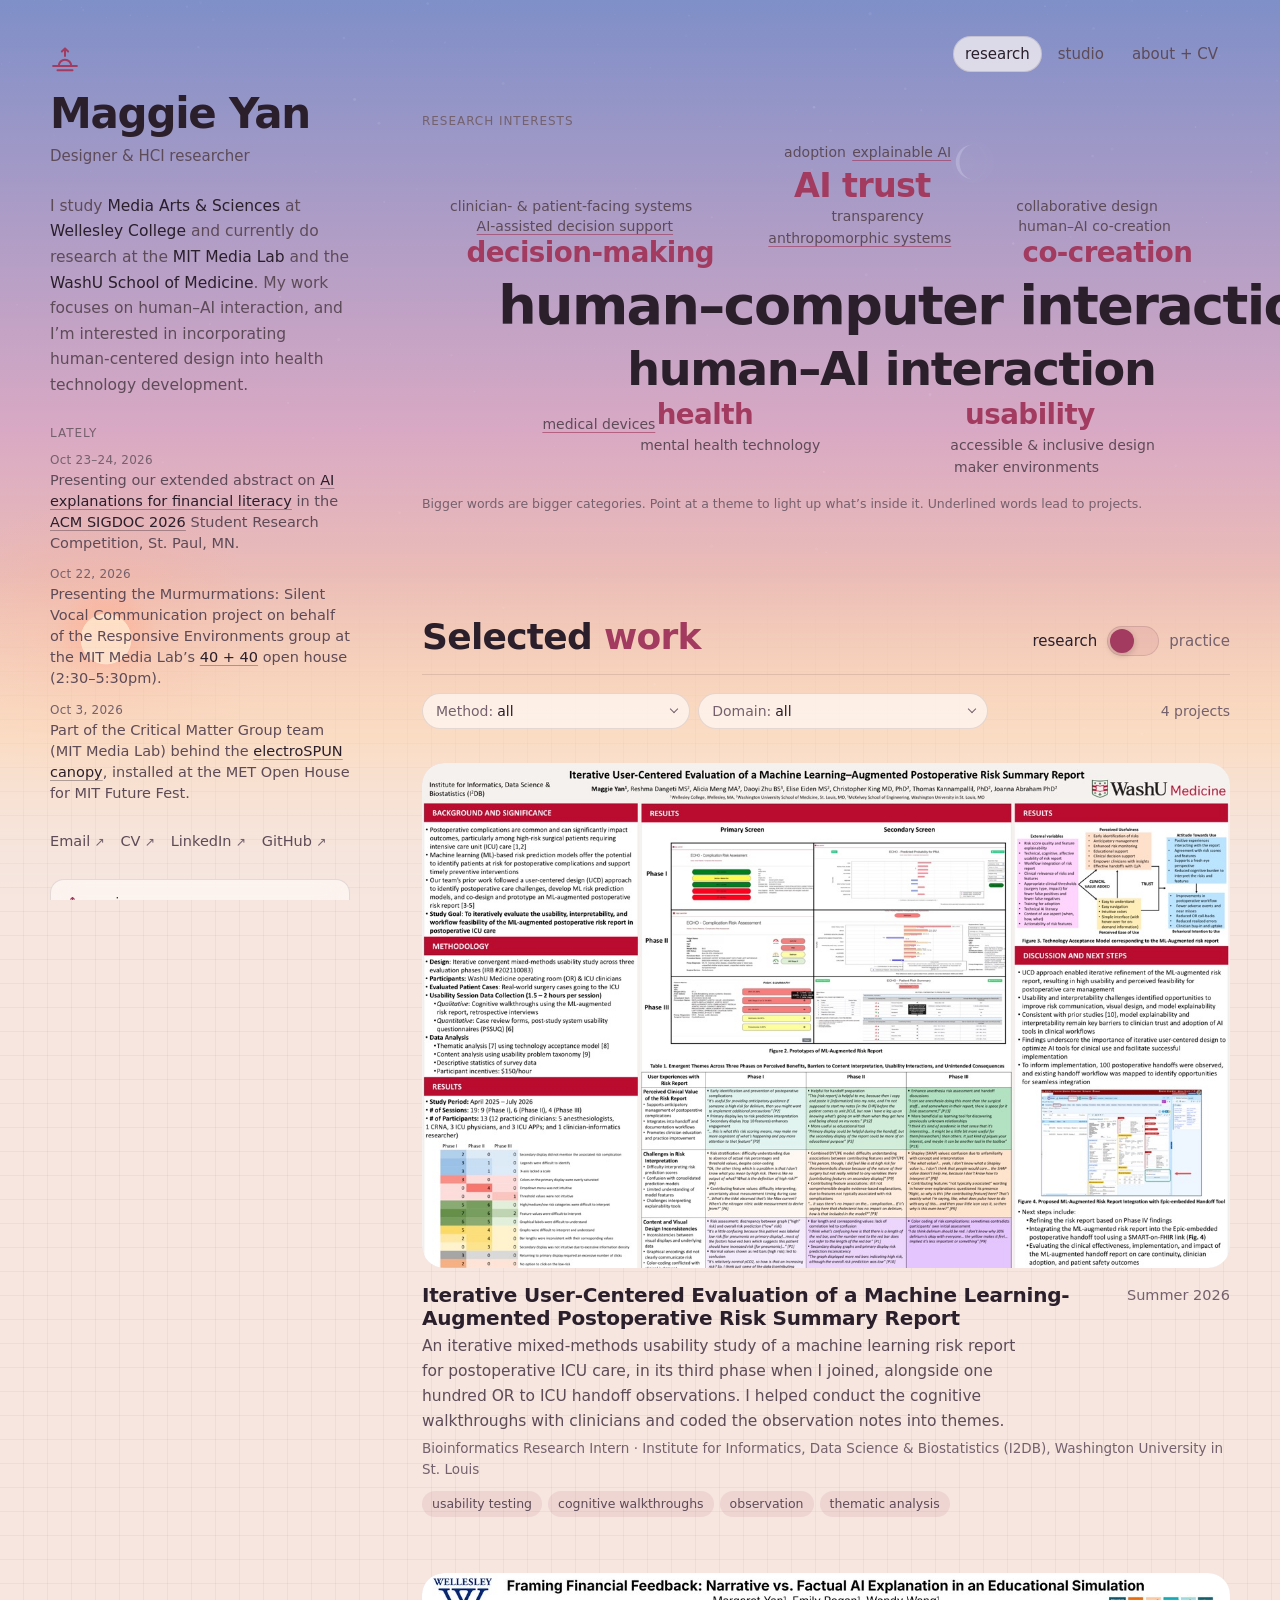
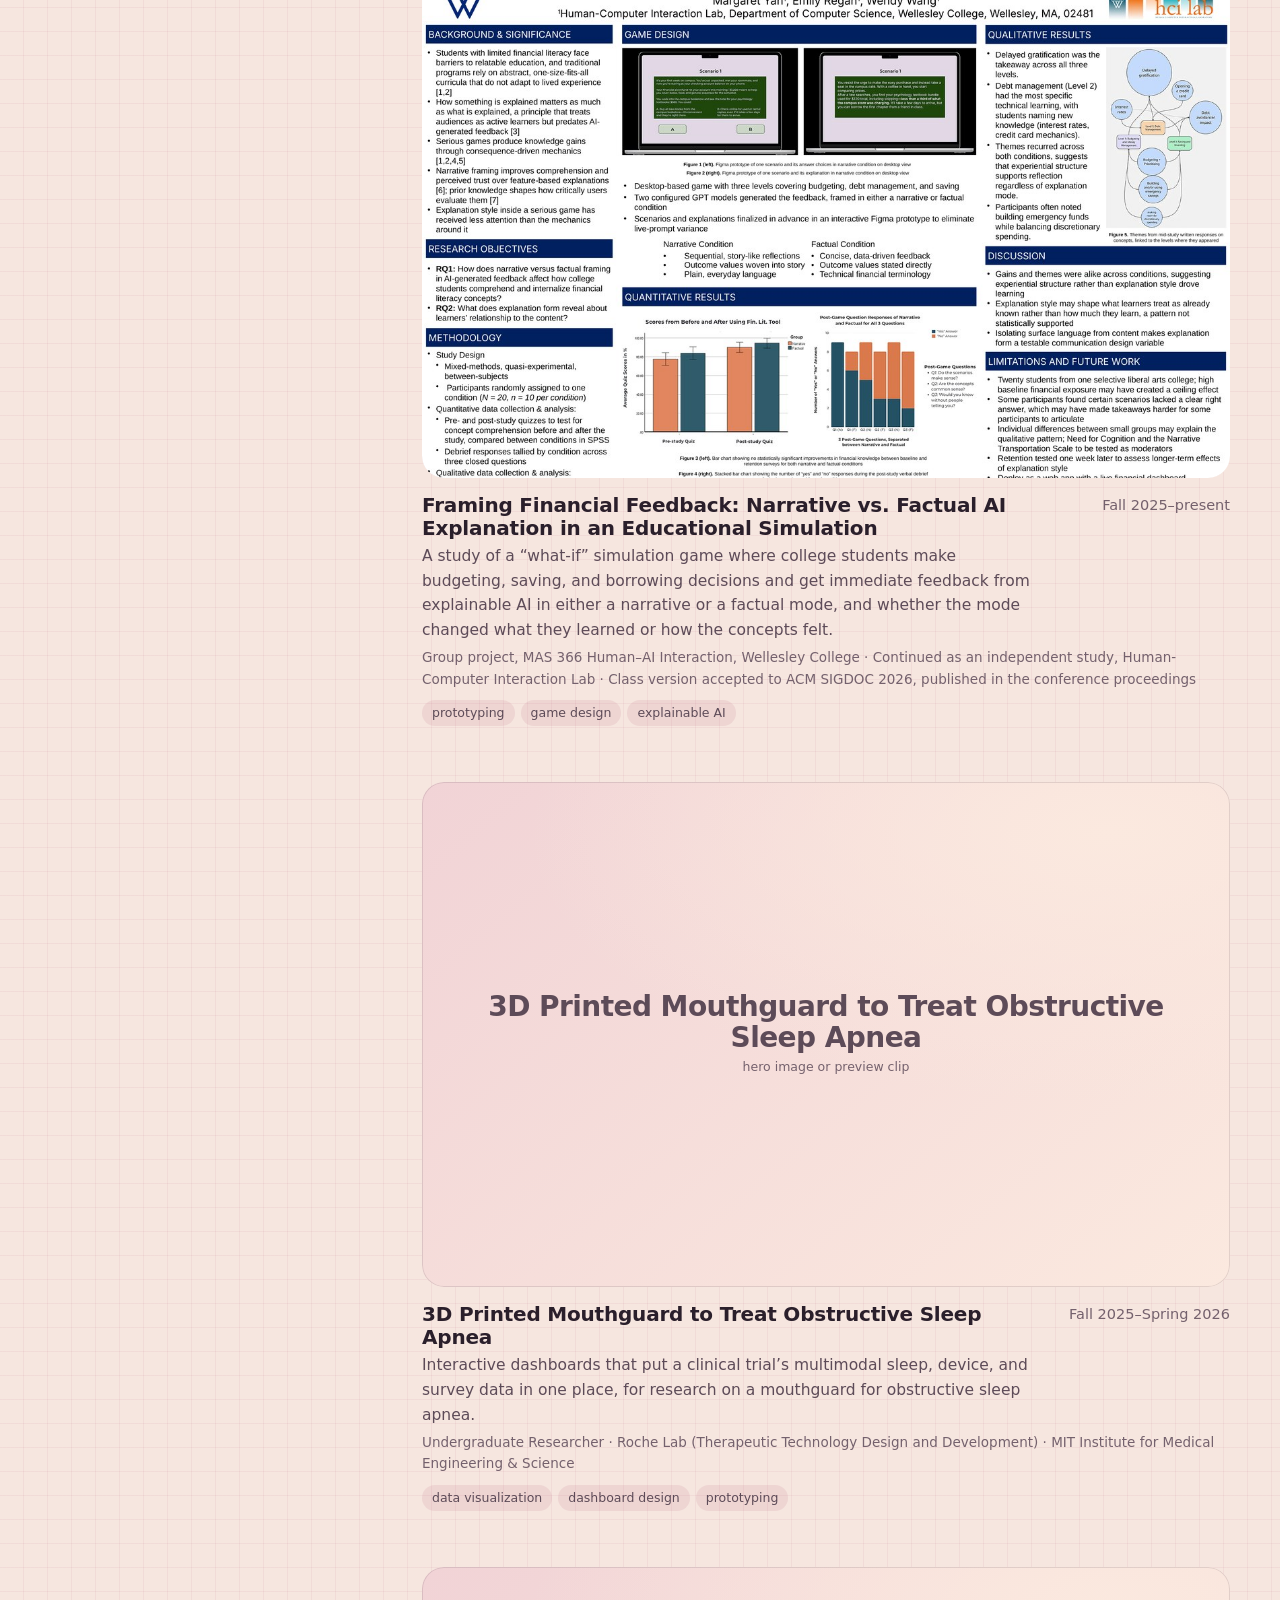
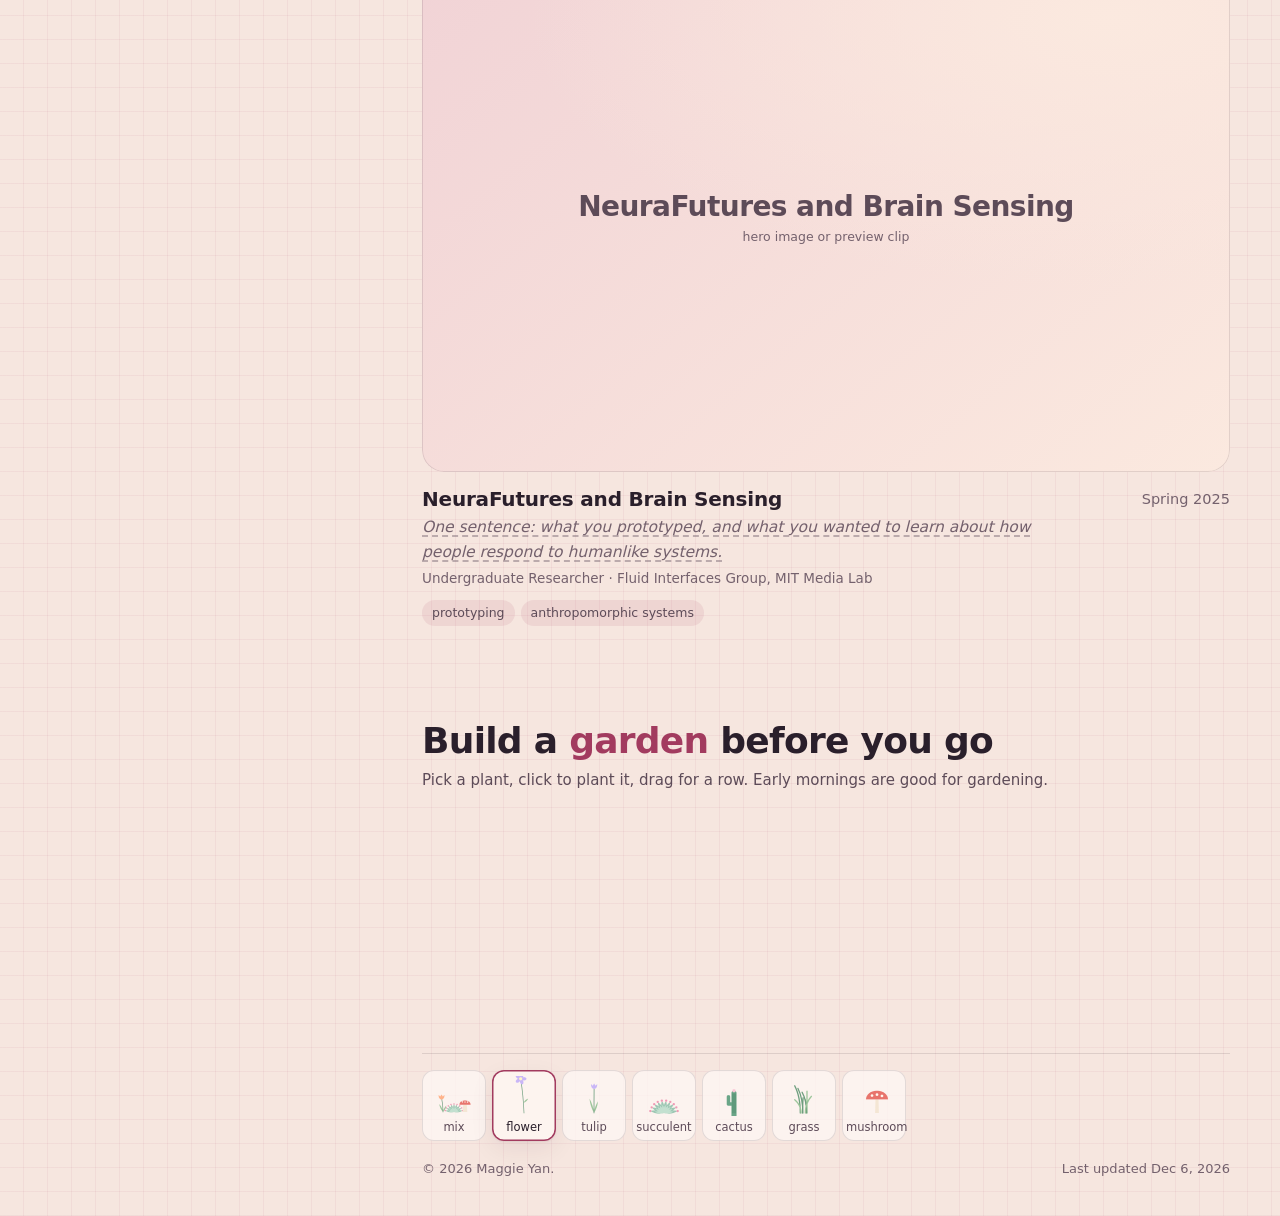
==== commit 240f876d: "Rename the "after hours" page to "studio" Nav link on every page, the page title and description, an" ====
--- a/index.html
+++ b/index.html
@@ -25,7 +25,7 @@
   <div class="layout">
     <nav class="topnav" aria-label="Main">
       <a href="./" aria-current="page">research</a>
-      <a href="after-hours.html">after hours</a>
+      <a href="after-hours.html">studio</a>
       <a href="about.html">about + CV</a>
     </nav>
 
--- a/assets/css/style.css
+++ b/assets/css/style.css
@@ -7,7 +7,7 @@
    5. Shared components (nav, day bar, buttons, tags)
    6. Home (research interests, work, practice, garden)
    7. Case study
-   8. After hours
+   8. Studio (after-hours.html)
    9. About
    ========================================================================== */
 
@@ -1490,7 +1490,7 @@
   .card-grid { grid-template-columns: repeat(2, minmax(0, 1fr)); }
 }
 
-/* 8. After hours ---------------------------------------------------------- */
+/* 8. Studio (after-hours.html) ------------------------------------------ */
 
 .ah-header { padding-top: 40px; display: grid; gap: 8px; }
 .ah-title {
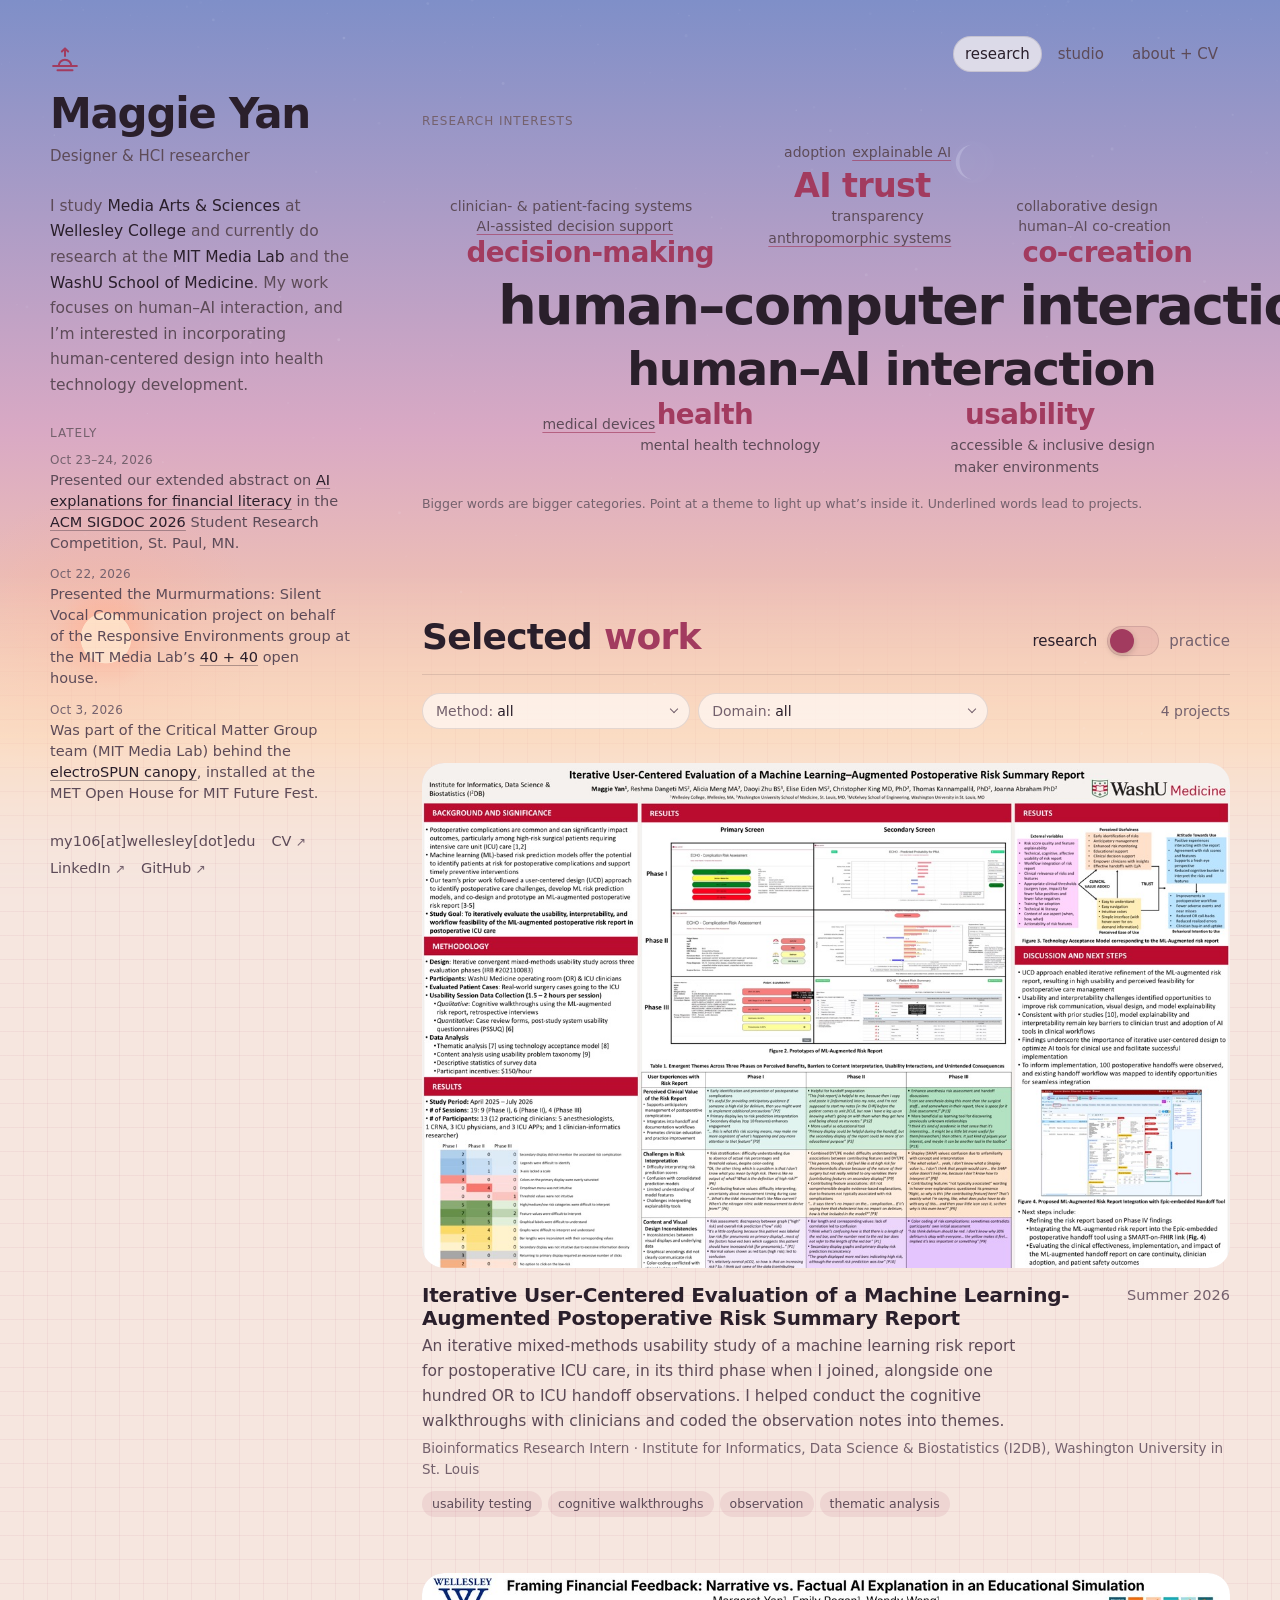
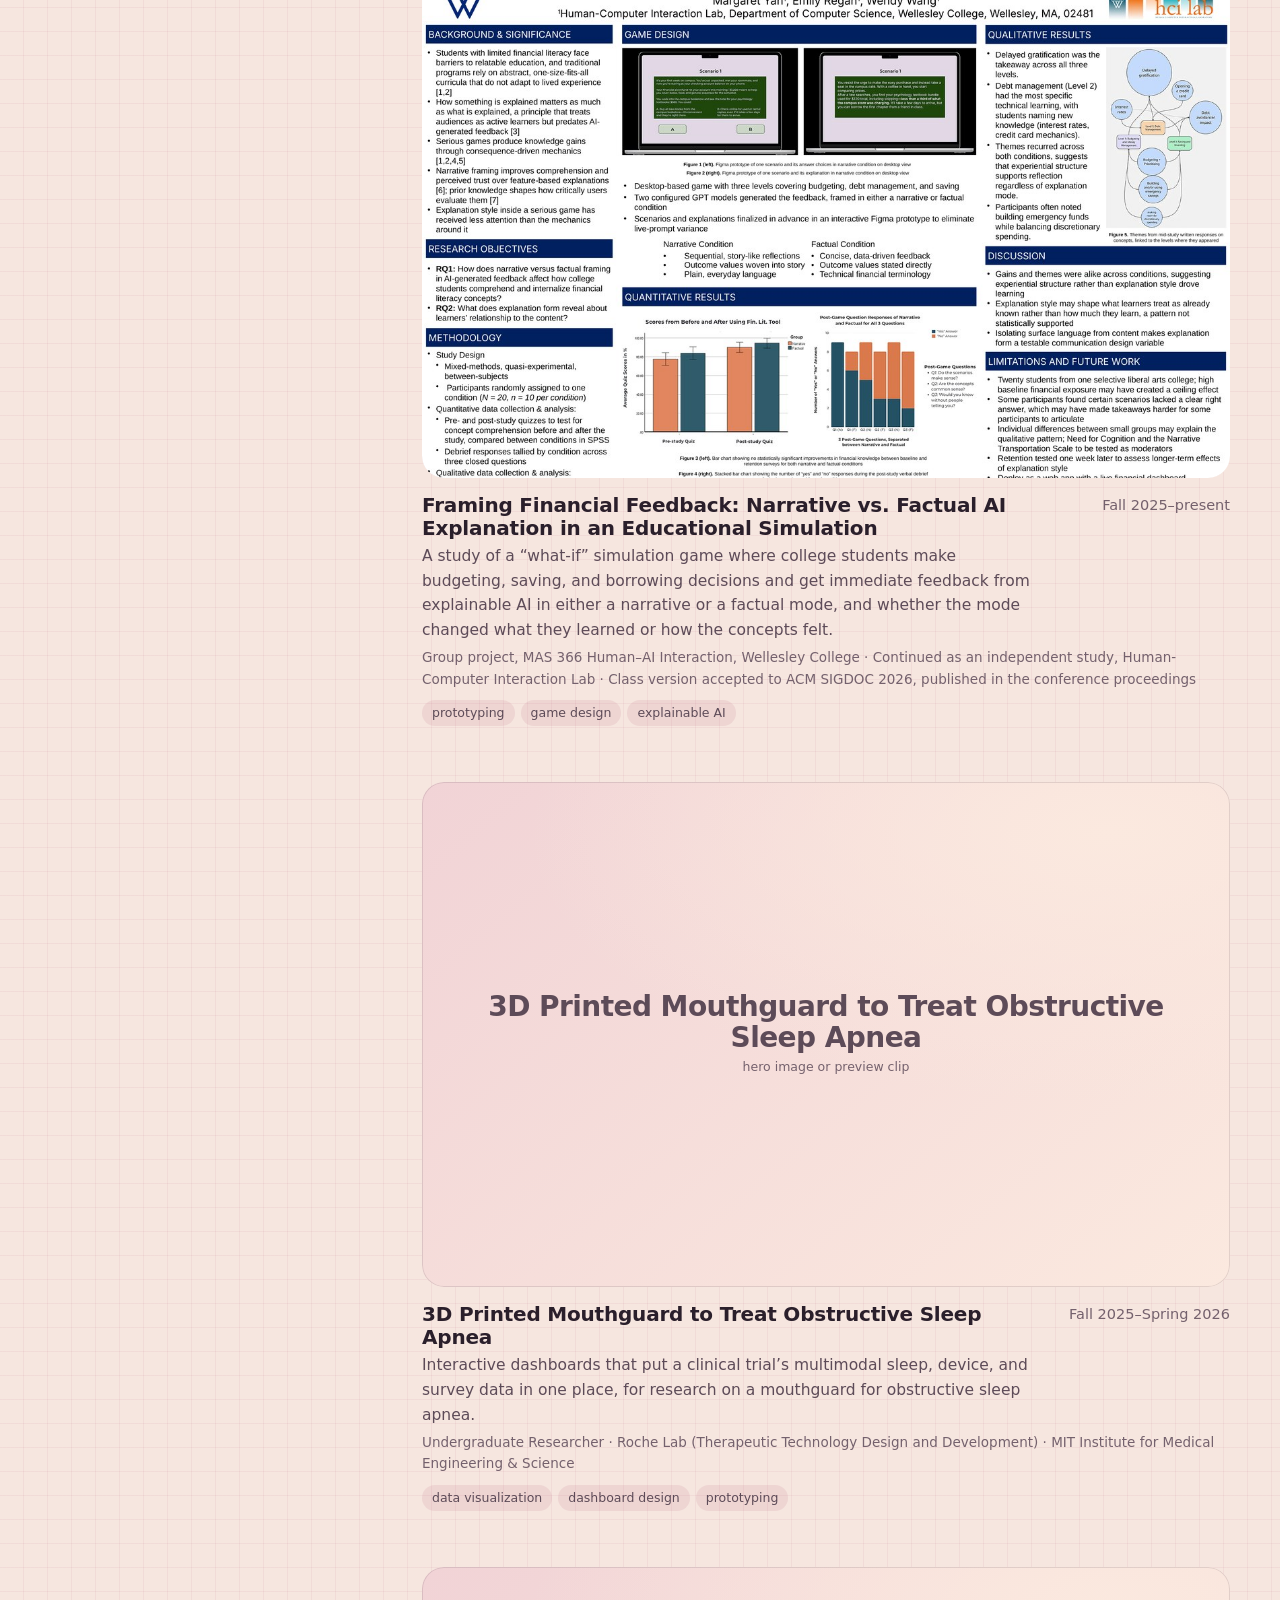
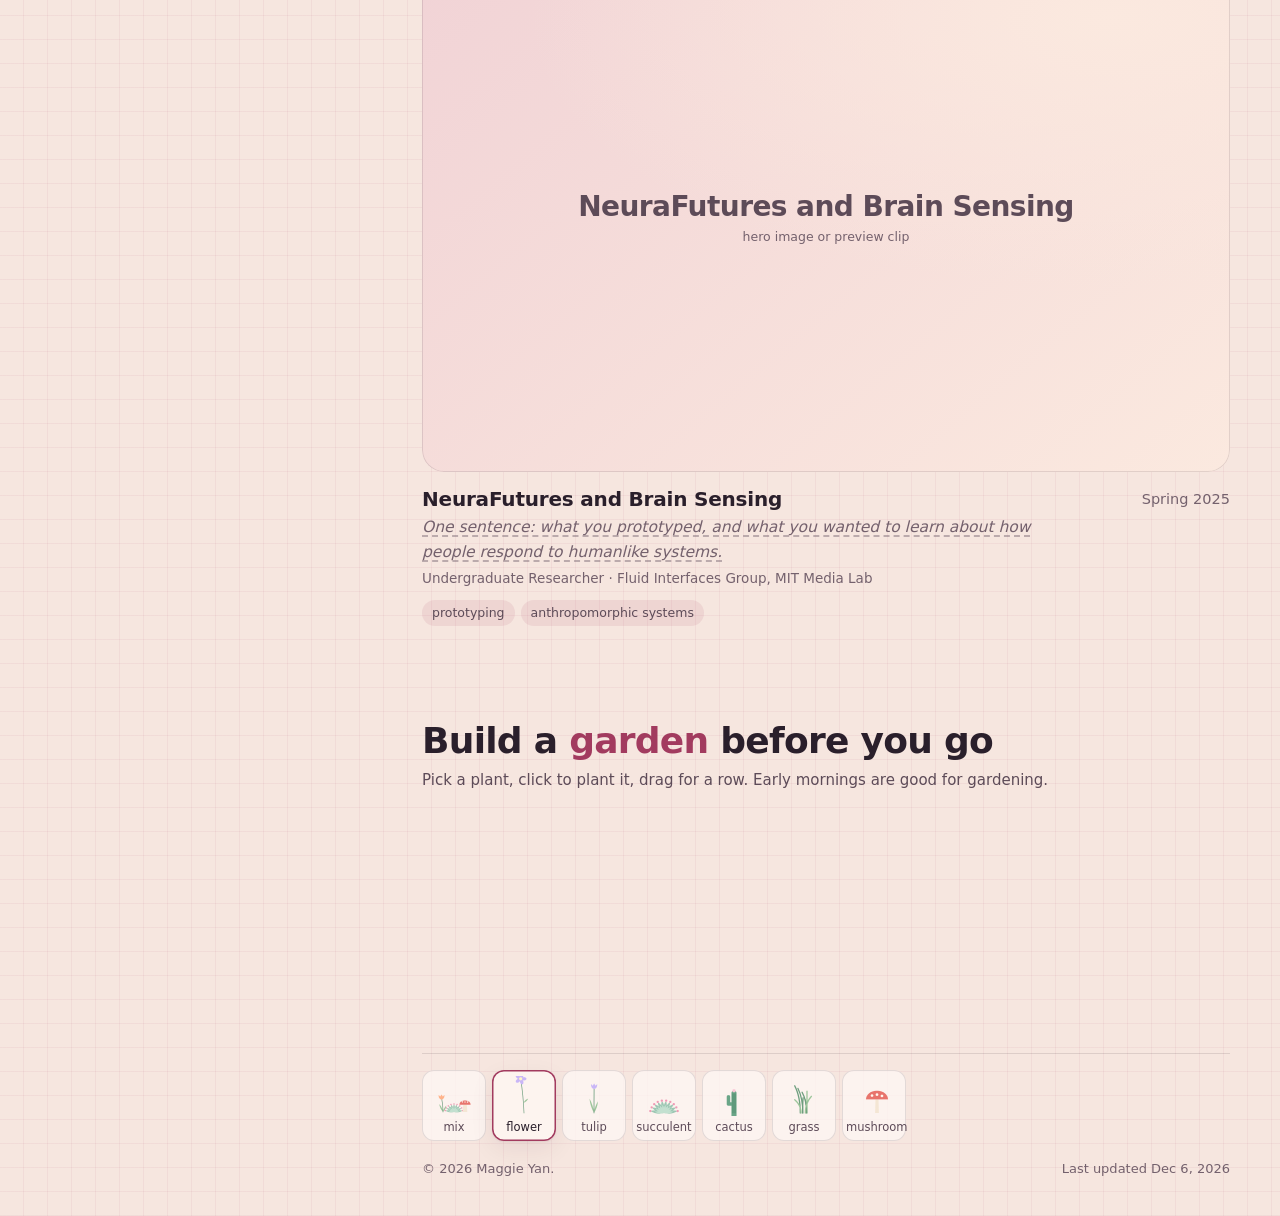
==== commit 24bb96fc: "Write the email out as plain text; put the Lately items in the past tense The sidebar on the home an" ====
--- a/index.html
+++ b/index.html
@@ -51,21 +51,21 @@
         <ul class="news">
           <li>
             <time datetime="2026-10-23">Oct 23–24, 2026</time>
-            <span>Presenting our extended abstract on <a href="projects/xai-financial-literacy.html">AI explanations for financial literacy</a> in the <a href="https://sigdoc.acm.org/conference/2026/">ACM SIGDOC 2026</a> Student Research Competition, St. Paul, MN.</span>
+            <span>Presented our extended abstract on <a href="projects/xai-financial-literacy.html">AI explanations for financial literacy</a> in the <a href="https://sigdoc.acm.org/conference/2026/">ACM SIGDOC 2026</a> Student Research Competition, St. Paul, MN.</span>
           </li>
           <li>
             <time datetime="2026-10-22">Oct 22, 2026</time>
-            <span>Presenting the Murmurmations: Silent Vocal Communication project on behalf of the Responsive Environments group at the MIT Media Lab’s <a href="https://www.media.mit.edu/posts/40_plus_40/#agenda">40 + 40</a> open house (2:30–5:30pm).</span>
+            <span>Presented the Murmurmations: Silent Vocal Communication project on behalf of the Responsive Environments group at the MIT Media Lab’s <a href="https://www.media.mit.edu/posts/40_plus_40/#agenda">40 + 40</a> open house.</span>
           </li>
           <li>
             <time datetime="2026-10-03">Oct 3, 2026</time>
-            <span>Part of the Critical Matter Group team (MIT Media Lab) behind the <a href="https://mad.mit.edu/events/met-open-house-mit-future-fest">electroSPUN canopy</a>, installed at the MET Open House for MIT Future Fest.</span>
+            <span>Was part of the Critical Matter Group team (MIT Media Lab) behind the <a href="https://mad.mit.edu/events/met-open-house-mit-future-fest">electroSPUN canopy</a>, installed at the MET Open House for MIT Future Fest.</span>
           </li>
         </ul>
       </div>
 
       <ul class="links">
-        <li><a href="mailto:yanmaggie53@gmail.com">Email</a></li>
+        <li><span>my106[at]wellesley[dot]edu</span></li>
         <li><a href="about.html#cv">CV</a></li>
         <li><a href="https://www.linkedin.com/in/maggiesyan/">LinkedIn</a></li>
         <li><a href="https://github.com/yanmaggie53">GitHub</a></li>
--- a/assets/css/style.css
+++ b/assets/css/style.css
@@ -492,6 +492,8 @@
 .links a { text-decoration: none; color: var(--ink-2); }
 .links a:hover { color: var(--accent); }
 .links a::after { content: ' \2197'; font-size: 0.85em; color: var(--ink-3); }
+/* The email is written out as plain text (no mailto link), so bots cannot scrape it. */
+.links span { color: var(--ink-2); user-select: all; -webkit-user-select: all; }
 
 .home-clock {
   font-size: 13px;
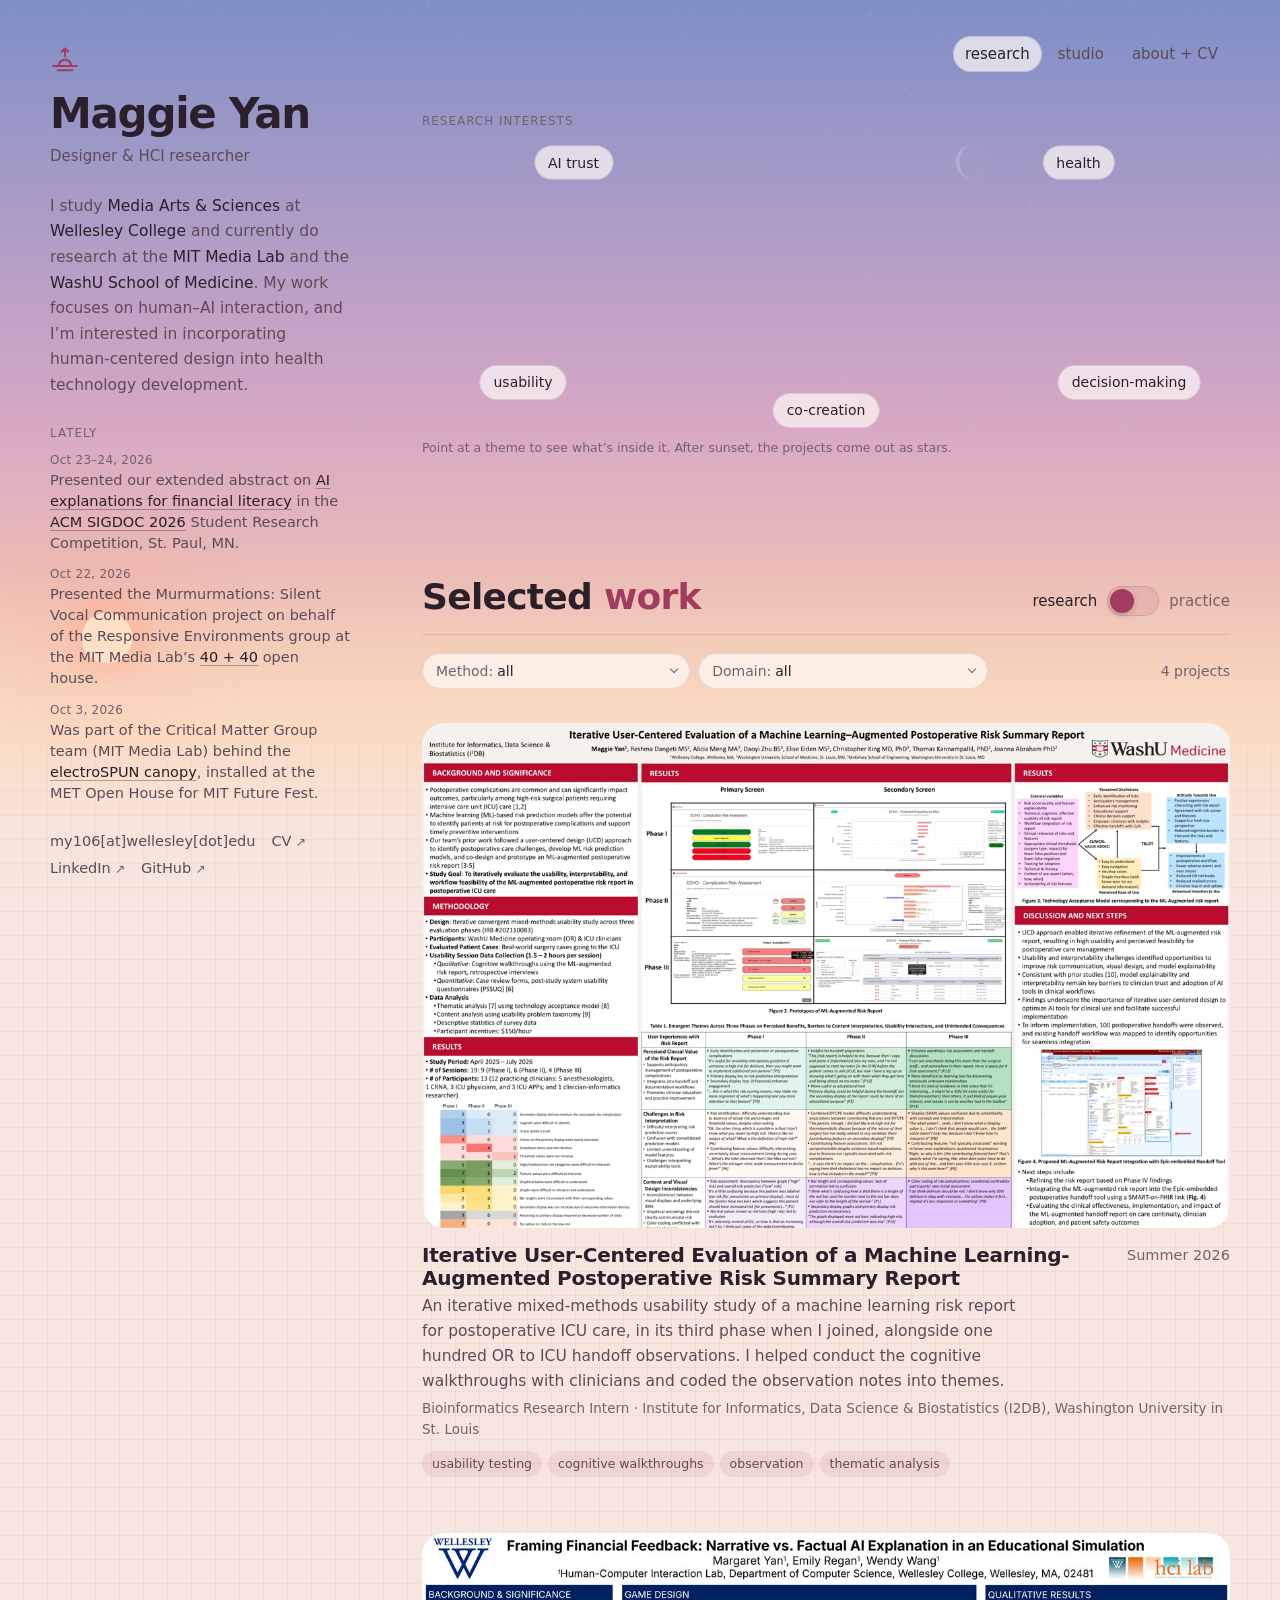
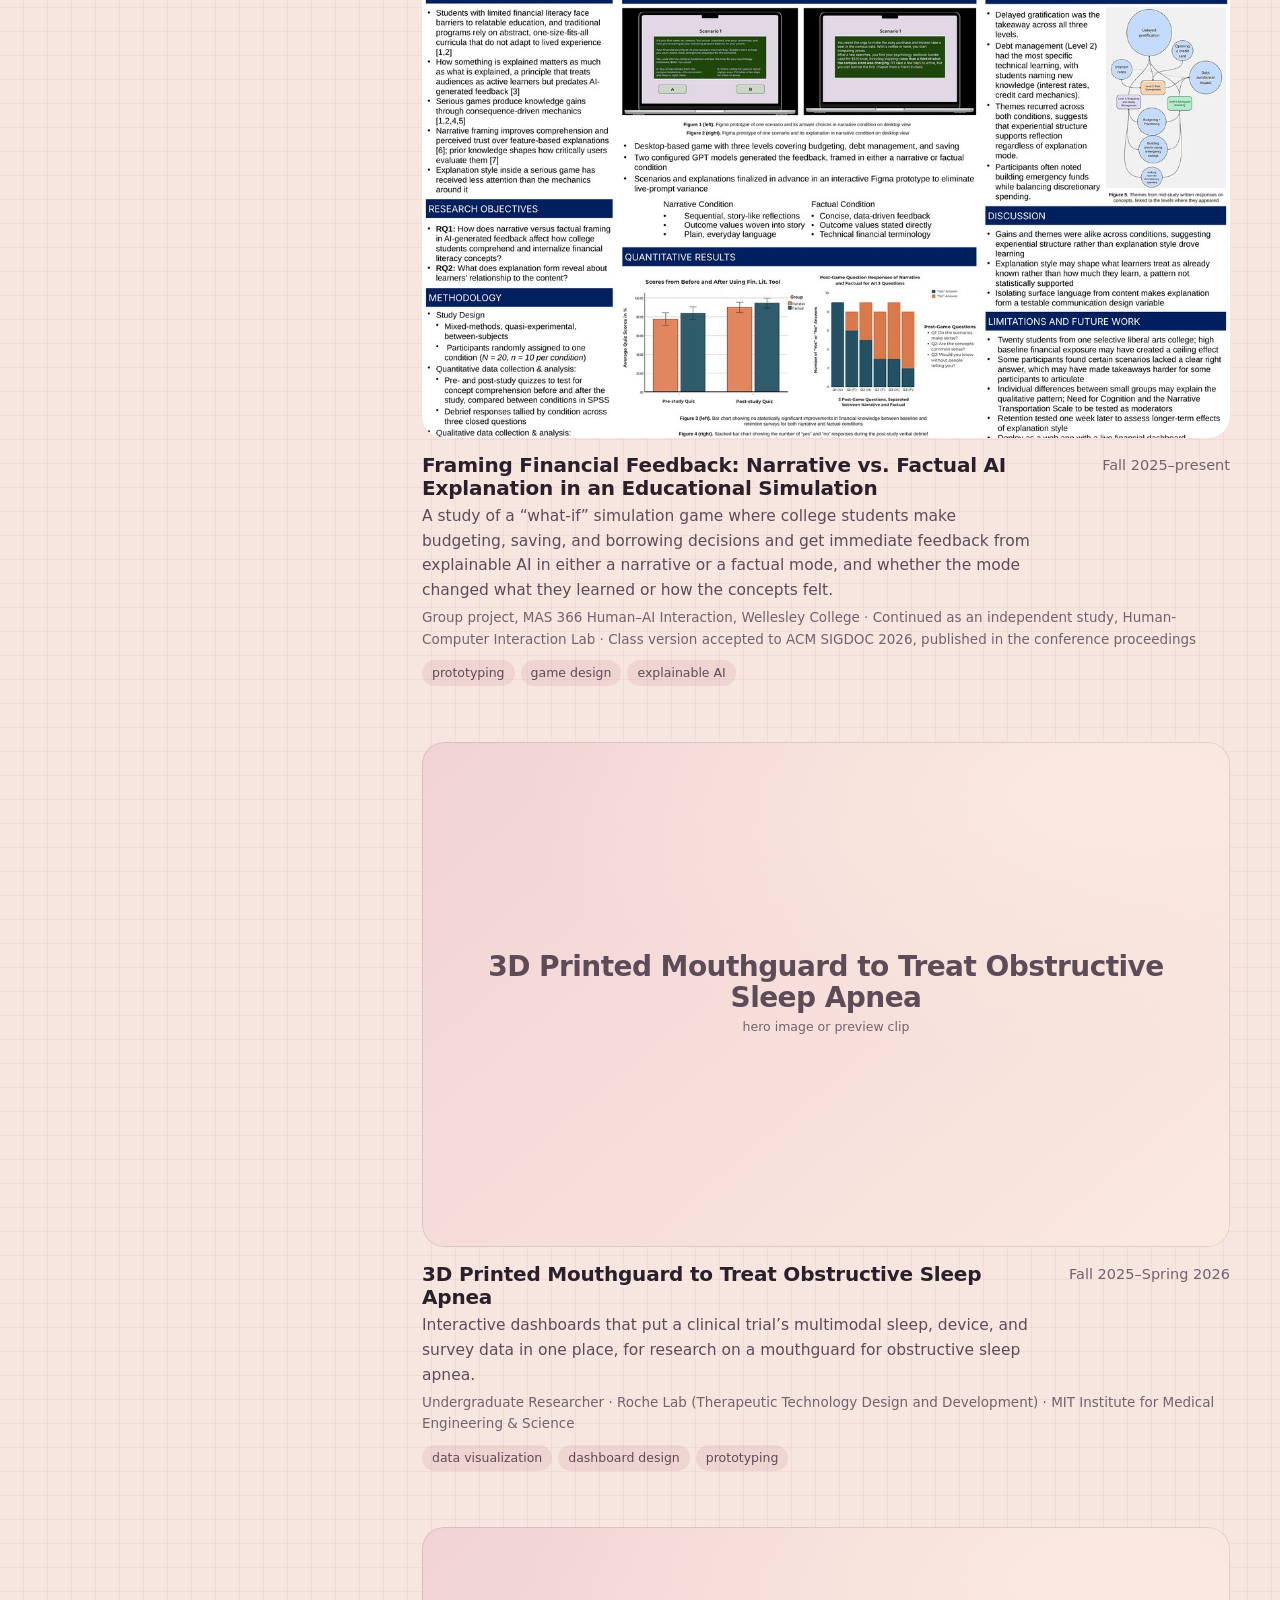
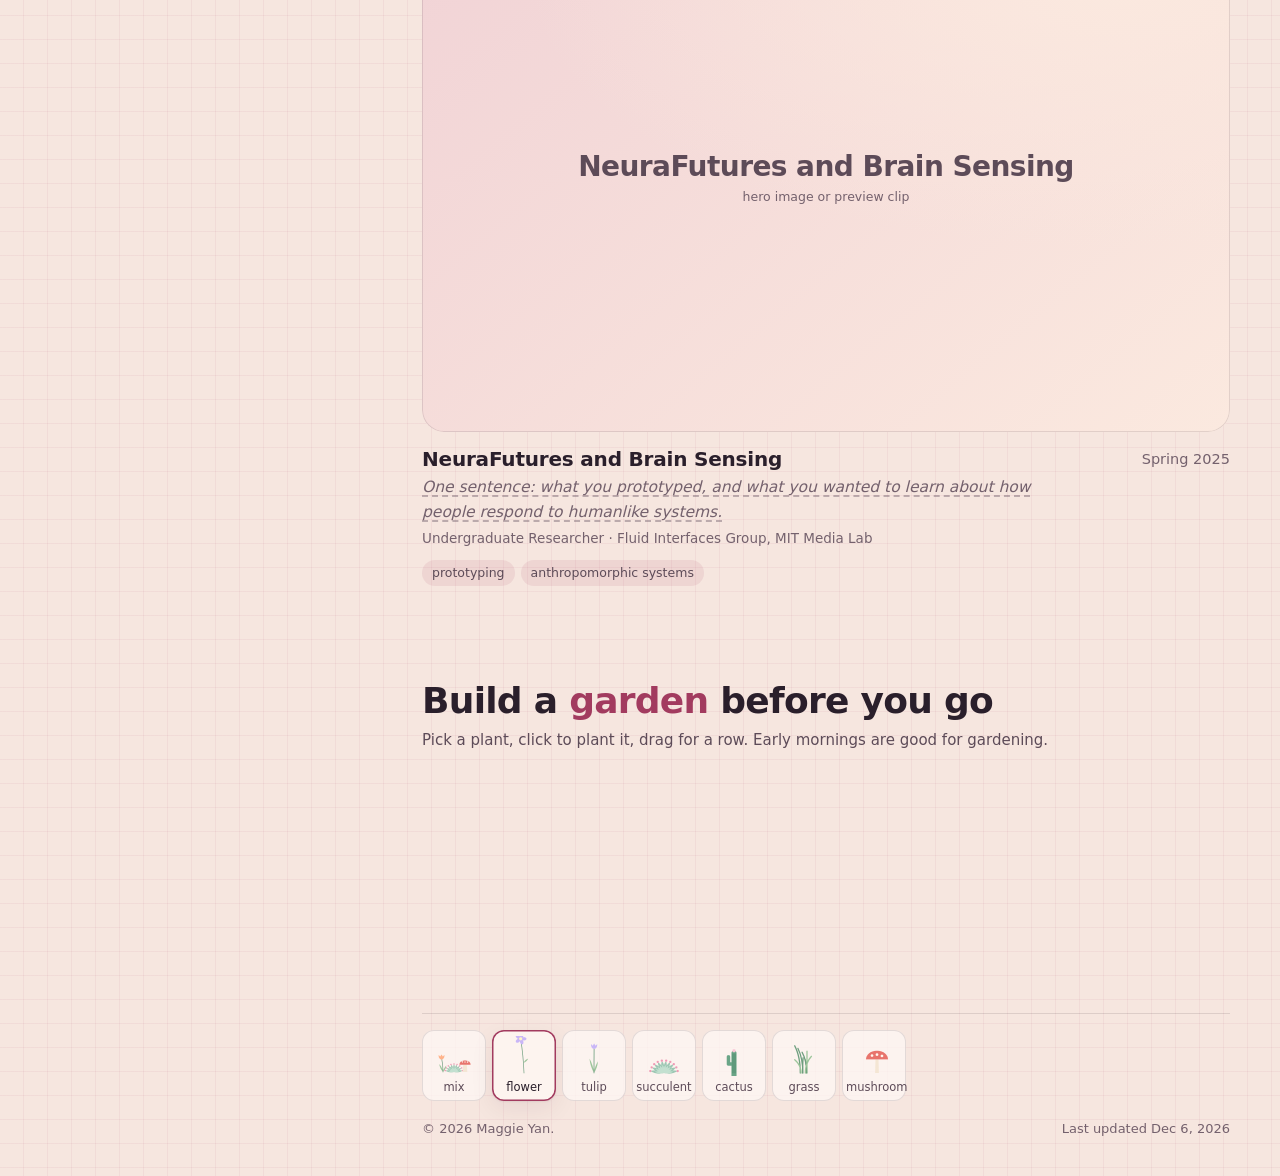
==== commit 3ab93f89: "Home: research interests as theme chips by day, a constellation from sunset Replaces the 19-word clo" ====
--- a/index.html
+++ b/index.html
@@ -78,35 +78,51 @@
     <!-- ================= Main ================= -->
     <main class="main" id="main">
 
-      <!-- Research interests as a word cloud.
-           data-w = how big the category is (1 + the number of topics inside it),
-           which sets the word's size. data-group ties focus areas to their theme.
-           Wrap a word in a link to tie it to a project. -->
+      <!-- Research interests: five themes and the projects under them.
+           Each theme sits at --x/--y (percent of the field); data-label puts its name above or
+           below the dot; data-about is the list of focus areas written under the figure when
+           someone points at the theme. Each project lists its themes in data-themes. By day the
+           projects are reachable from that line under the figure; from sunset they come out as
+           stars joined to their themes. data-side="left" opens a project's name leftward. -->
       <section class="interests" aria-labelledby="interests-title">
         <span class="label" id="interests-title">Research interests</span>
-        <figure class="wc" data-wordcloud>
-          <ul class="wc__words">
-            <li data-w="18" data-level="1">human–computer interaction</li>
-            <li data-w="12" data-level="1">human–AI interaction</li>
-            <li data-w="5" data-level="2" data-group="trust">AI trust</li>
-            <li data-w="3" data-level="2" data-group="cocreation">co-creation</li>
-            <li data-w="3" data-level="2" data-group="usability">usability</li>
-            <li data-w="3" data-level="2" data-group="health">health</li>
-            <li data-w="3" data-level="2" data-group="decisions">decision-making</li>
-            <li data-w="1" data-level="3" data-group="trust">transparency</li>
-            <li data-w="1" data-level="3" data-group="trust">adoption</li>
-            <li data-w="1" data-level="3" data-group="trust"><a href="projects/xai-financial-literacy.html">explainable AI</a></li>
-            <li data-w="1" data-level="3" data-group="trust"><a href="projects/neurafutures.html">anthropomorphic systems</a></li>
-            <li data-w="1" data-level="3" data-group="cocreation">human–AI co-creation</li>
-            <li data-w="1" data-level="3" data-group="cocreation">collaborative design</li>
-            <li data-w="1" data-level="3" data-group="usability">accessible &amp; inclusive design</li>
-            <li data-w="1" data-level="3" data-group="usability">maker environments</li>
-            <li data-w="1" data-level="3" data-group="health">mental health technology</li>
-            <li data-w="1" data-level="3" data-group="health"><a href="projects/zzalign.html">medical devices</a></li>
-            <li data-w="1" data-level="3" data-group="decisions"><a href="projects/washu-i2db.html">AI-assisted decision support</a></li>
-            <li data-w="1" data-level="3" data-group="decisions">clinician- &amp; patient-facing systems</li>
-          </ul>
-          <figcaption class="wc__key">Bigger words are bigger categories. Point at a theme to light up what’s inside it. Underlined words lead to projects.</figcaption>
+        <figure class="ri" data-interests>
+          <div class="ri__field">
+            <ul class="ri__themes">
+              <li class="ri__theme" data-theme="trust" data-label="above" data-about="transparency, adoption, explainable AI, and anthropomorphic systems" style="--x:18.75%;--y:17%">
+                <button type="button" class="ri__chip" aria-pressed="false">AI trust</button>
+                <span class="ri__dot" aria-hidden="true"></span>
+              </li>
+              <li class="ri__theme" data-theme="health" data-label="above" data-about="mental health technology and medical devices" style="--x:81.25%;--y:17%">
+                <button type="button" class="ri__chip" aria-pressed="false">health</button>
+                <span class="ri__dot" aria-hidden="true"></span>
+              </li>
+              <li class="ri__theme" data-theme="usability" data-label="below" data-about="accessible and inclusive design, and maker environments" style="--x:12.5%;--y:74%">
+                <span class="ri__dot" aria-hidden="true"></span>
+                <button type="button" class="ri__chip" aria-pressed="false">usability</button>
+              </li>
+              <li class="ri__theme" data-theme="decisions" data-label="below" data-about="AI-assisted decision support, and clinician- and patient-facing systems" style="--x:87.5%;--y:74%">
+                <span class="ri__dot" aria-hidden="true"></span>
+                <button type="button" class="ri__chip" aria-pressed="false">decision-making</button>
+              </li>
+              <li class="ri__theme" data-theme="cocreation" data-label="below" data-about="human–AI co-creation and collaborative design" style="--x:50%;--y:84%">
+                <span class="ri__dot" aria-hidden="true"></span>
+                <button type="button" class="ri__chip" aria-pressed="false">co-creation</button>
+              </li>
+            </ul>
+            <ul class="ri__projects">
+              <li class="ri__project" data-themes="trust decisions" style="--x:51.5%;--y:53.5%"><a href="projects/xai-financial-literacy.html"><span class="ri__star" aria-hidden="true"></span><span class="ri__name">Framing Financial Feedback</span></a></li>
+              <li class="ri__project" data-themes="trust" style="--x:29.7%;--y:39%"><a href="projects/neurafutures.html"><span class="ri__star" aria-hidden="true"></span><span class="ri__name">NeuraFutures</span></a></li>
+              <li class="ri__project" data-themes="decisions health" data-side="left" style="--x:70%;--y:50%"><a href="projects/washu-i2db.html"><span class="ri__star" aria-hidden="true"></span><span class="ri__name">Postoperative Risk Report</span></a></li>
+              <li class="ri__project" data-themes="health" data-side="left" style="--x:78%;--y:38.5%"><a href="projects/zzalign.html"><span class="ri__star" aria-hidden="true"></span><span class="ri__name">3D Printed Mouthguard</span></a></li>
+              <li class="ri__project" data-themes="health usability" style="--x:40%;--y:32%"><a href="projects/understanding-psilocybin.html"><span class="ri__star" aria-hidden="true"></span><span class="ri__name">Understanding Psilocybin</span></a></li>
+              <li class="ri__project" data-themes="cocreation" style="--x:39%;--y:68%"><a href="projects/eeg-embroidery.html"><span class="ri__star" aria-hidden="true"></span><span class="ri__name">The Space Between</span></a></li>
+              <li class="ri__project" data-themes="cocreation health" style="--x:56%;--y:70%"><a href="projects/memento.html"><span class="ri__star" aria-hidden="true"></span><span class="ri__name">MEmento</span></a></li>
+              <li class="ri__project" data-themes="usability cocreation" style="--x:26%;--y:76%"><a href="projects/afterimage.html"><span class="ri__star" aria-hidden="true"></span><span class="ri__name">afterimage</span></a></li>
+            </ul>
+            <svg class="ri__lines" aria-hidden="true"></svg>
+          </div>
+          <figcaption class="ri__key" data-key>Point at a theme to see what’s inside it. After sunset, the projects come out as stars.</figcaption>
         </figure>
       </section>
 
--- a/assets/css/style.css
+++ b/assets/css/style.css
@@ -710,32 +710,109 @@
 .main > section { padding-top: 96px; }
 .main > section:first-child { padding-top: 40px; }
 
-/* Research interests: a word cloud. Size = how big the category is. */
+/* Research interests: five themes with the projects under them. By day the
+   themes are chips. From sunset the chips lose their backgrounds, each theme
+   becomes a star, and the projects come out as smaller stars joined to their
+   themes by thin lines. Positions are set in index.html. */
 .interests { display: grid; gap: 14px; padding-bottom: 8px; }
-.wc { margin: 0; display: grid; gap: 18px; }
-.wc__words {
-  list-style: none;
-  margin: 0;
-  padding: 0;
-  display: flex;
-  flex-wrap: wrap;
-  align-items: baseline;
-  gap: 6px 16px;
-}
-.wc__words > li { line-height: 1.1; white-space: nowrap; transition: opacity 0.25s ease, color 0.25s ease; }
-.wc__words > li[data-level="1"] { font-family: var(--font-display); font-weight: 800; letter-spacing: -0.03em; color: var(--ink); font-size: 34px; }
-.wc__words > li[data-level="2"] { font-family: var(--font-display); font-weight: 700; letter-spacing: -0.02em; color: var(--accent); font-size: 24px; }
-.wc__words > li[data-level="3"] { font-weight: 500; color: var(--ink-2); font-size: 14px; }
-.wc__words a { color: inherit; text-decoration-color: color-mix(in srgb, var(--accent) 65%, transparent); }
-.wc.is-cloud .wc__words { display: block; position: relative; }
-/* 'backwards' so the entrance doesn't pin opacity once it's done (hover dimming needs it). */
-.wc.is-cloud .wc__words > li { position: absolute; animation: wc-in 0.6s var(--ease) backwards; animation-delay: calc(var(--i, 0) * 35ms); }
-.wc.is-focused .wc__words > li:not(.is-lit) { opacity: 0.18; }
-.wc__words > li.is-lit[data-level="3"] { color: var(--accent); }
-.wc__key { font-size: 12.5px; color: var(--ink-3); }
-@keyframes wc-in {
-  from { opacity: 0; transform: translateY(6px) scale(0.96); }
-  to { opacity: 1; transform: none; }
+.ri { margin: 0; display: grid; gap: 14px; }
+.ri__field { position: relative; height: 280px; }
+.ri__themes, .ri__projects { list-style: none; margin: 0; padding: 0; }
+.ri__theme {
+  position: absolute;
+  left: var(--x);
+  top: var(--y);
+  display: grid;
+  justify-items: center;
+  gap: 8px;
+  transform: translate(-50%, -5px);
+  transition: opacity 0.3s ease;
+}
+.ri__theme[data-label="above"] { transform: translate(-50%, calc(-100% + 5px)); }
+.ri__chip {
+  padding: 6px 14px;
+  border: 0;
+  border-radius: 999px;
+  background: var(--surface);
+  box-shadow: inset 0 0 0 1px var(--line);
+  font: inherit;
+  font-size: 14px;
+  font-weight: 500;
+  color: var(--ink);
+  white-space: nowrap;
+  cursor: pointer;
+  transition: background 0.8s ease, box-shadow 0.8s ease, color 0.3s ease;
+}
+.ri__chip:hover, .ri__theme.is-lit .ri__chip { color: var(--accent); }
+.ri__chip[aria-pressed="true"] { box-shadow: inset 0 0 0 1.5px var(--accent); }
+.ri__dot {
+  width: 10px;
+  height: 10px;
+  border-radius: 50%;
+  background: var(--accent);
+  opacity: 0;
+  transition: opacity 0.8s ease, box-shadow 0.8s ease;
+}
+.ri__project {
+  position: absolute;
+  left: var(--x);
+  top: var(--y);
+  transform: translate(-50%, -50%);
+  opacity: 0;
+  visibility: hidden;
+  transition: opacity 0.8s ease, visibility 0s linear 0.8s;
+}
+.ri__project a { position: relative; display: block; padding: 6px; color: var(--ink); text-decoration: none; }
+.ri__star {
+  display: block;
+  width: 6px;
+  height: 6px;
+  border-radius: 50%;
+  background: var(--ink-2);
+  transition: transform 0.2s ease, background 0.2s ease;
+}
+.ri__project a:hover .ri__star, .ri__project a:focus-visible .ri__star, .ri__project.is-lit .ri__star { background: var(--accent); transform: scale(1.5); }
+.ri__name {
+  position: absolute;
+  left: 100%;
+  top: 50%;
+  transform: translateY(-50%);
+  padding: 3px 8px;
+  border-radius: 6px;
+  background: var(--surface-solid);
+  box-shadow: 0 2px 10px rgba(0, 0, 0, 0.18);
+  font-size: 12.5px;
+  white-space: nowrap;
+  opacity: 0;
+  pointer-events: none;
+  transition: opacity 0.2s ease;
+}
+.ri__project[data-side="left"] .ri__name { left: auto; right: 100%; }
+.ri__project a:hover .ri__name, .ri__project a:focus-visible .ri__name { opacity: 1; }
+.ri__lines { position: absolute; inset: 0; width: 100%; height: 100%; overflow: visible; opacity: 0; pointer-events: none; transition: opacity 0.8s ease; }
+.ri__lines line { stroke: var(--ink-3); stroke-width: 1; opacity: 0.55; transition: opacity 0.3s ease, stroke 0.3s ease; }
+.ri__lines line.is-lit { stroke: var(--accent); opacity: 1; }
+/* Point at a theme or a project: everything not tied to it fades back. */
+.ri.is-focus .ri__theme:not(.is-lit), .ri.is-focus .ri__project:not(.is-lit) { opacity: 0.35; }
+.ri.is-focus .ri__lines line:not(.is-lit) { opacity: 0.2; }
+.ri__key { min-height: 2.8em; font-size: 12.5px; line-height: 1.5; color: var(--ink-3); }
+.ri__key b { font-weight: 500; color: var(--ink-2); }
+.ri__key a { color: var(--ink-2); }
+/* From sunset the chips become stars and the projects come out. */
+:root[data-mode="sunset"] .ri__chip, :root[data-mode="night"] .ri__chip { background: transparent; box-shadow: inset 0 0 0 1px transparent; }
+:root[data-mode="sunset"] .ri__dot, :root[data-mode="night"] .ri__dot { opacity: 1; box-shadow: 0 0 10px var(--accent); }
+:root[data-mode="sunset"] .ri__project, :root[data-mode="night"] .ri__project { visibility: visible; transition-delay: 0s; }
+:root[data-mode="sunset"] .ri__project { opacity: 0.6; }
+:root[data-mode="sunset"] .ri__lines { opacity: 0.5; }
+:root[data-mode="night"] .ri__project { opacity: 1; }
+:root[data-mode="night"] .ri__lines { opacity: 1; }
+/* On phones there's no room to scatter them: the themes are a plain row of chips. */
+@media (max-width: 600px) {
+  .ri__field { height: auto; }
+  .ri__themes { display: flex; flex-wrap: wrap; gap: 8px; }
+  .ri__theme, .ri__theme[data-label="above"] { position: static; display: block; transform: none; }
+  .ri__dot, .ri__projects, .ri__lines { display: none; }
+  .ri__chip, :root[data-mode="sunset"] .ri__chip, :root[data-mode="night"] .ri__chip { background: var(--surface); box-shadow: inset 0 0 0 1px var(--line); }
 }
 
 .focus { display: grid; gap: 12px; }
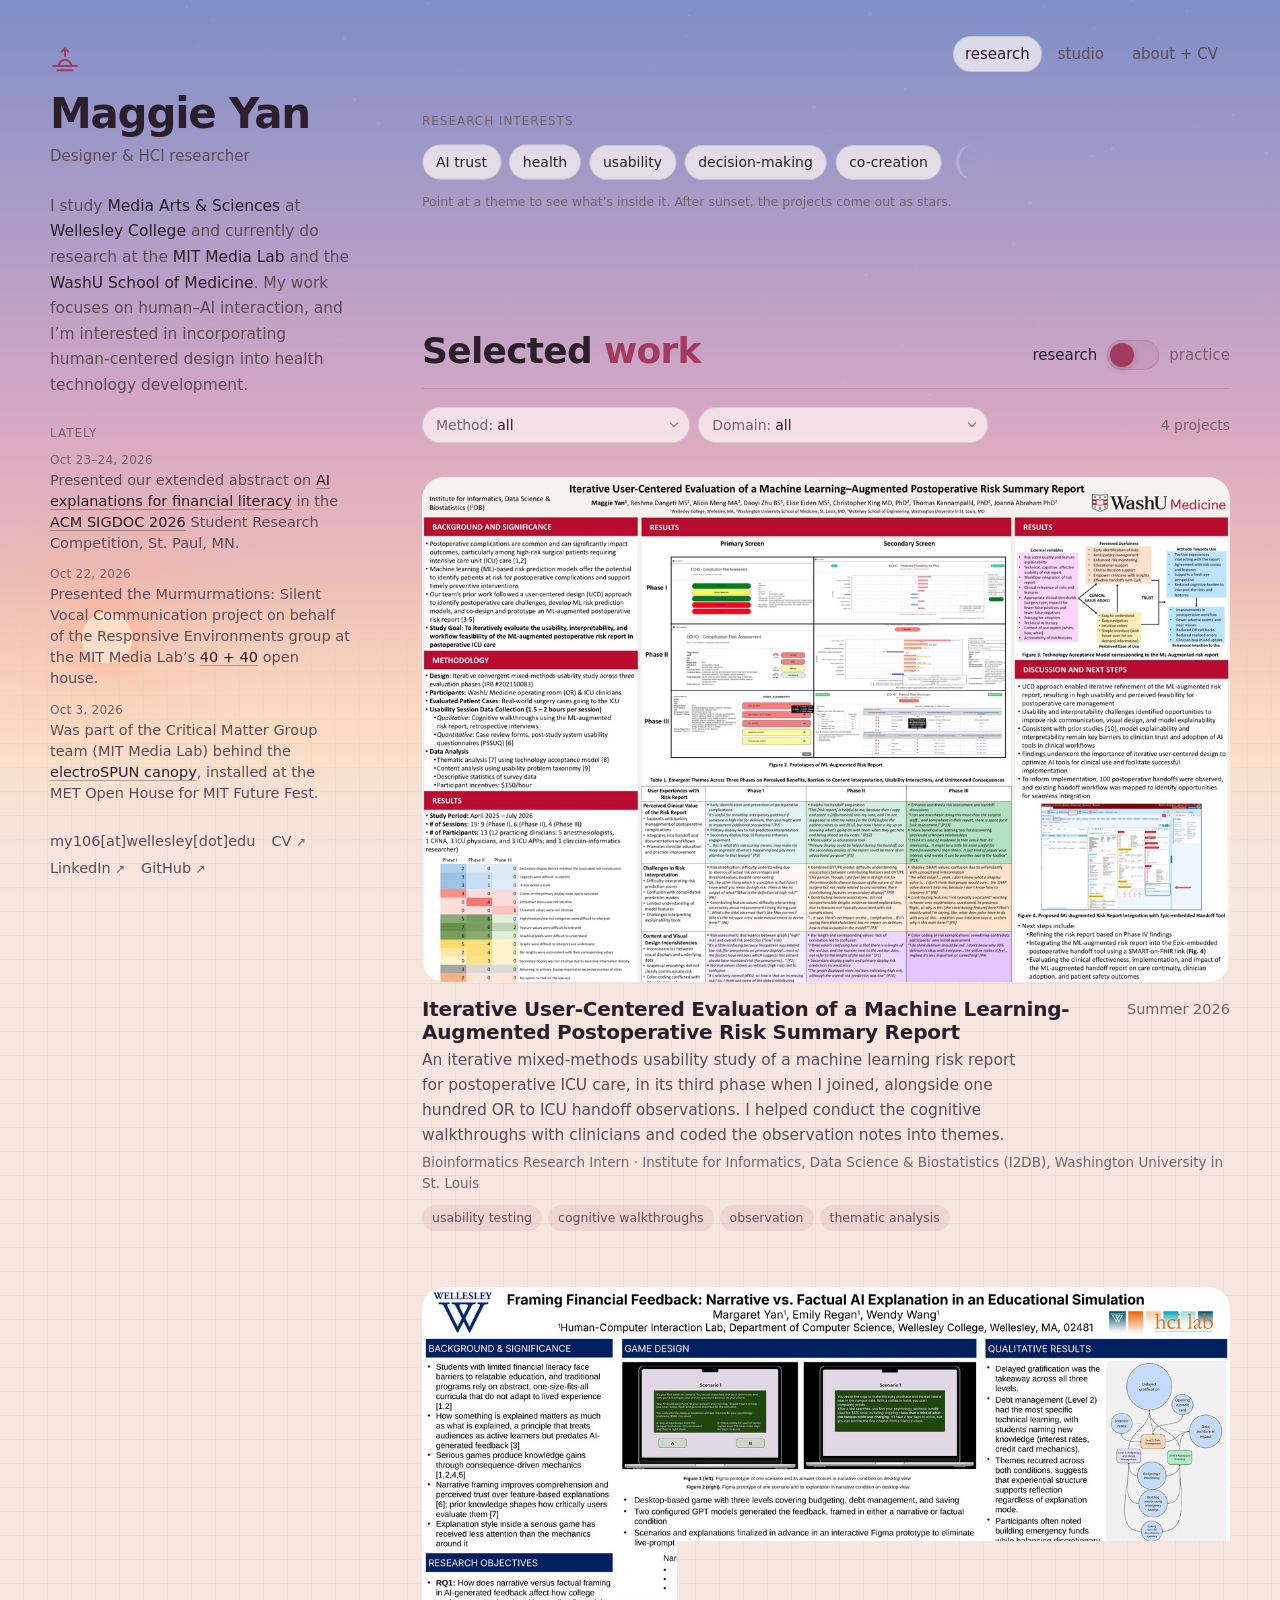
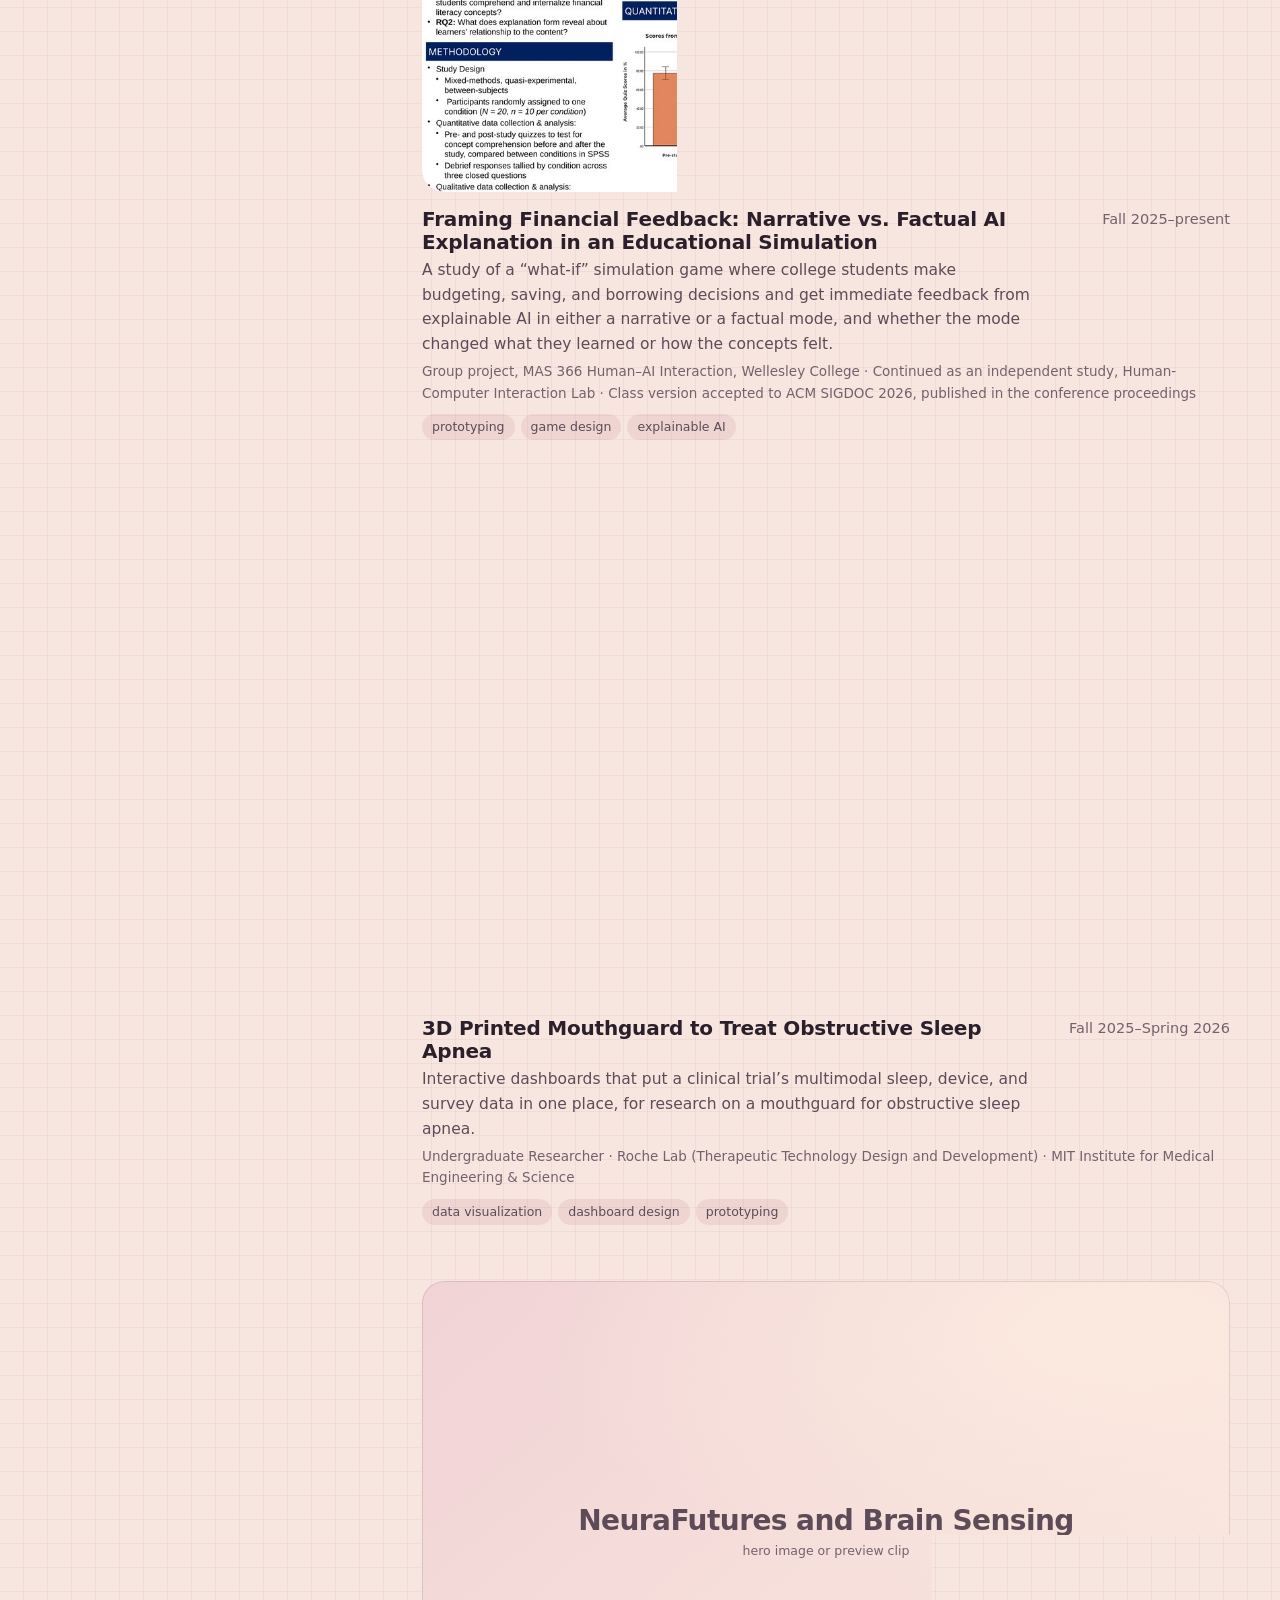
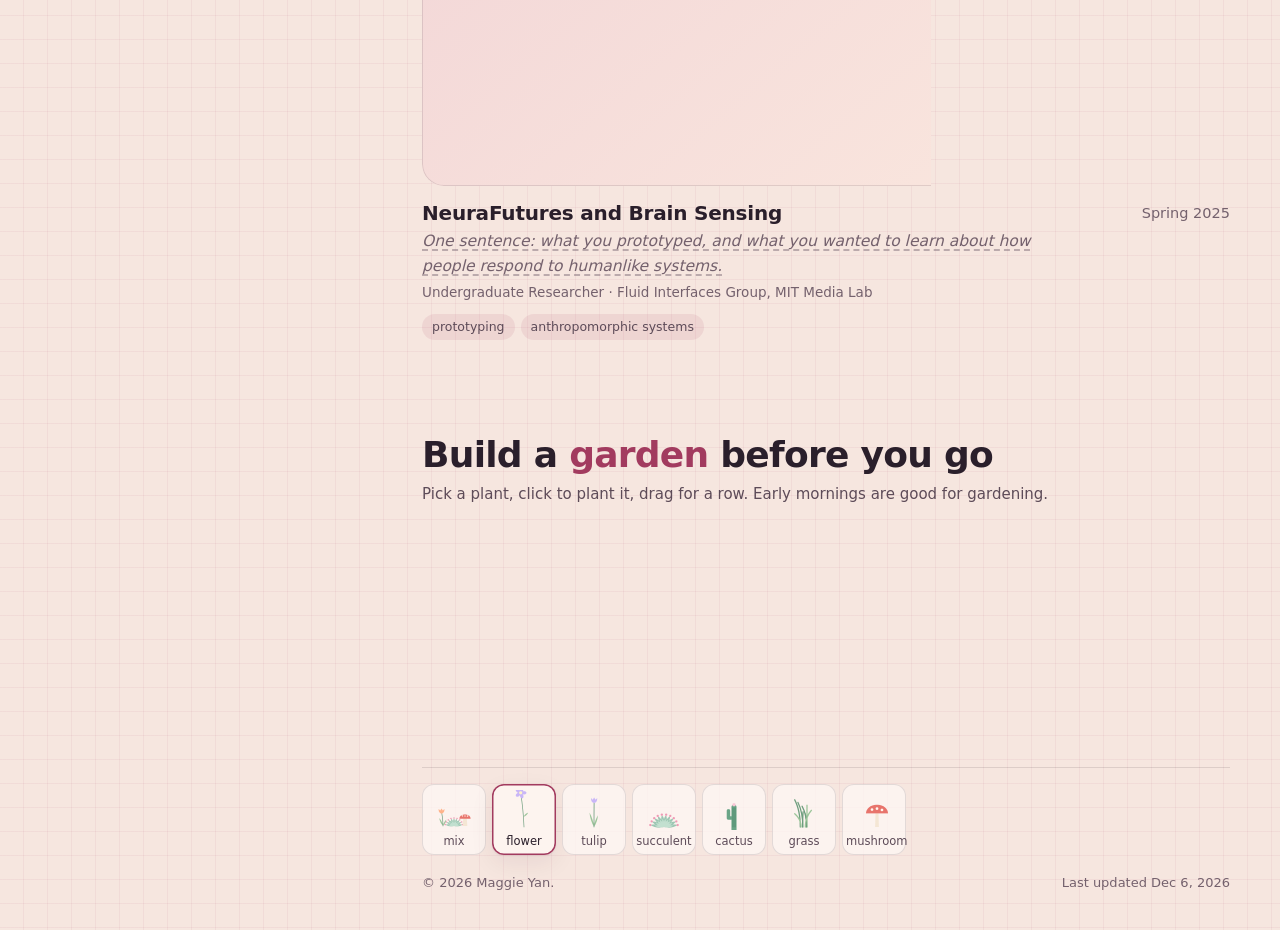
==== commit 7930140c: "Research interests: a tight row of chips by day; a click elsewhere lets go By day the five chips now" ====
--- a/index.html
+++ b/index.html
@@ -79,7 +79,8 @@
     <main class="main" id="main">
 
       <!-- Research interests: five themes and the projects under them.
-           Each theme sits at --x/--y (percent of the field); data-label puts its name above or
+           By day the themes are a row of chips; from sunset each glides to its --x/--y (percent of
+           the field). data-label puts its name above or
            below the dot; data-about is the list of focus areas written under the figure when
            someone points at the theme. Each project lists its themes in data-themes. By day the
            projects are reachable from that line under the figure; from sunset they come out as
--- a/assets/css/style.css
+++ b/assets/css/style.css
@@ -716,7 +716,7 @@
    themes by thin lines. Positions are set in index.html. */
 .interests { display: grid; gap: 14px; padding-bottom: 8px; }
 .ri { margin: 0; display: grid; gap: 14px; }
-.ri__field { position: relative; height: 280px; }
+.ri__field { position: relative; height: 280px; transition: height 0.8s var(--ease); }
 .ri__themes, .ri__projects { list-style: none; margin: 0; padding: 0; }
 .ri__theme {
   position: absolute;
@@ -726,7 +726,7 @@
   justify-items: center;
   gap: 8px;
   transform: translate(-50%, -5px);
-  transition: opacity 0.3s ease;
+  transition: left 0.8s var(--ease), top 0.8s var(--ease), opacity 0.3s ease;
 }
 .ri__theme[data-label="above"] { transform: translate(-50%, calc(-100% + 5px)); }
 .ri__chip {
@@ -808,7 +808,7 @@
 :root[data-mode="night"] .ri__lines { opacity: 1; }
 /* On phones there's no room to scatter them: the themes are a plain row of chips. */
 @media (max-width: 600px) {
-  .ri__field { height: auto; }
+  .ri__field { height: auto !important; }
   .ri__themes { display: flex; flex-wrap: wrap; gap: 8px; }
   .ri__theme, .ri__theme[data-label="above"] { position: static; display: block; transform: none; }
   .ri__dot, .ri__projects, .ri__lines { display: none; }
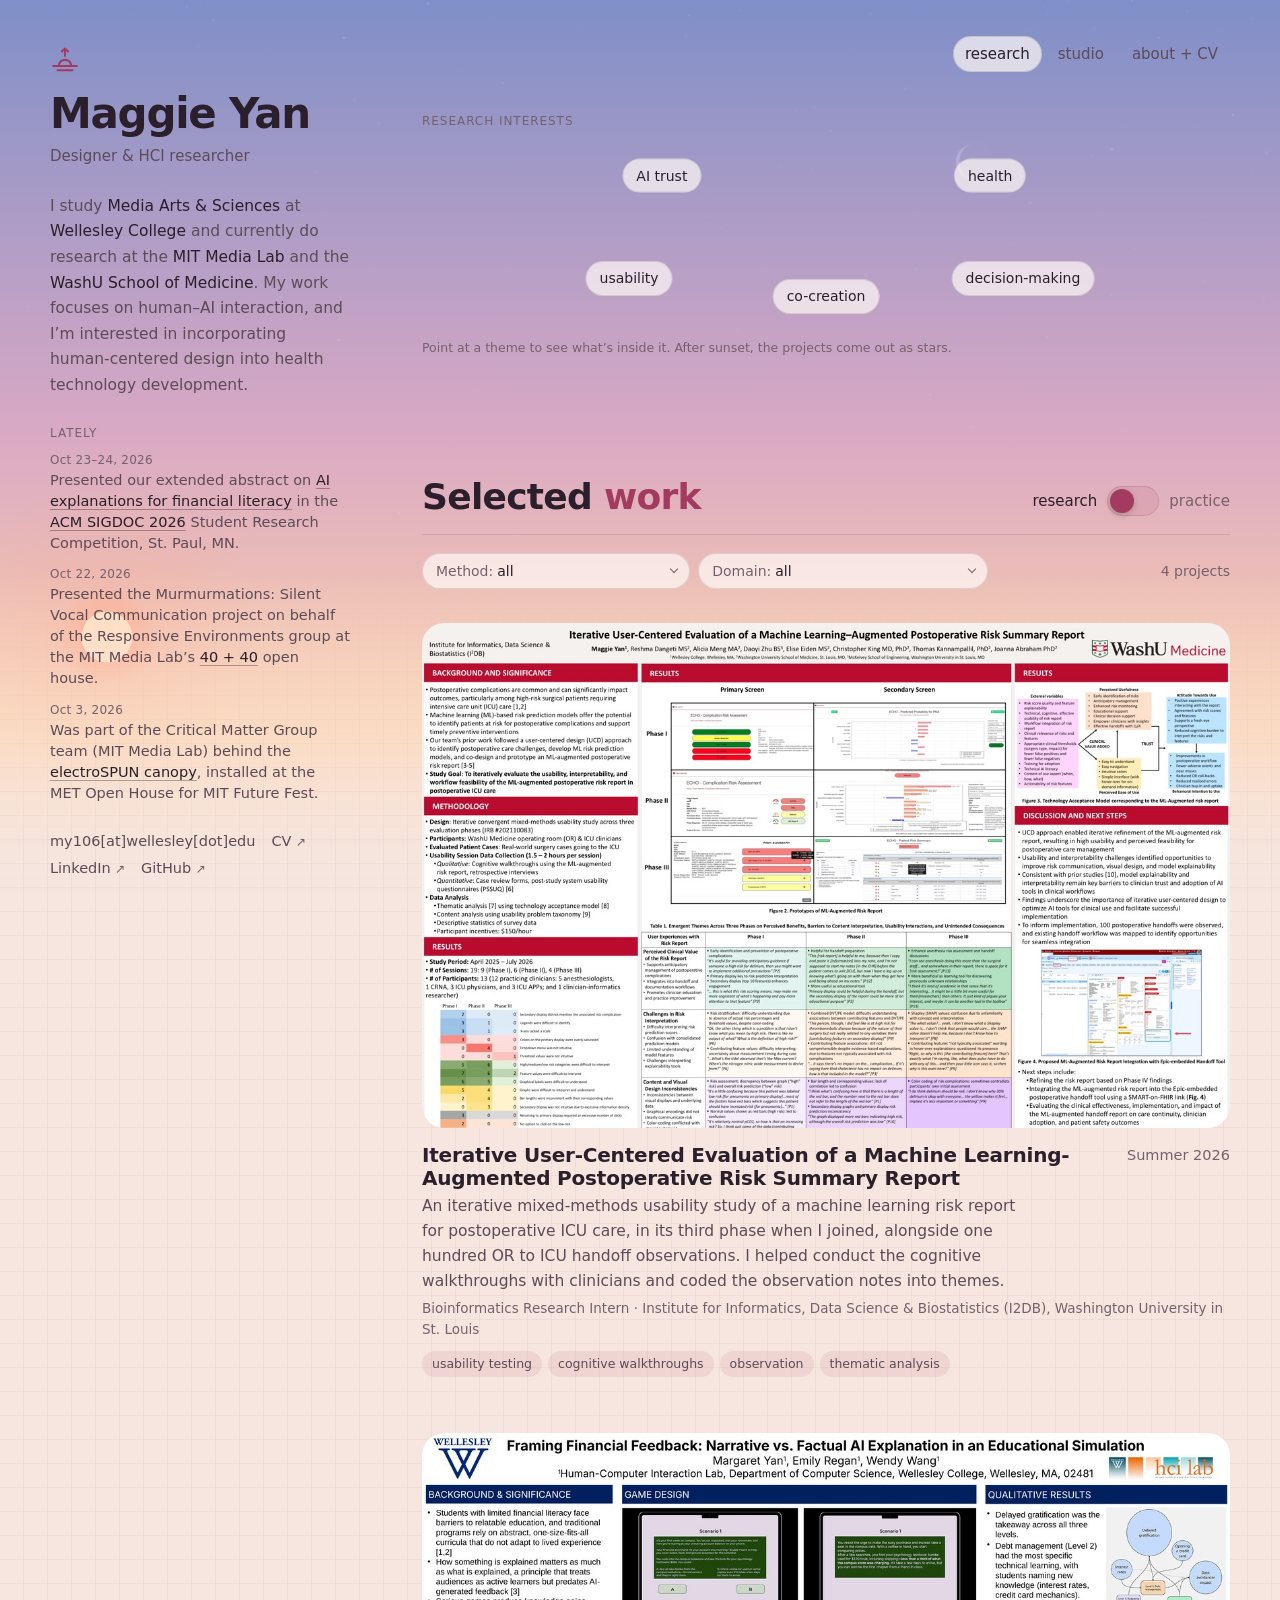
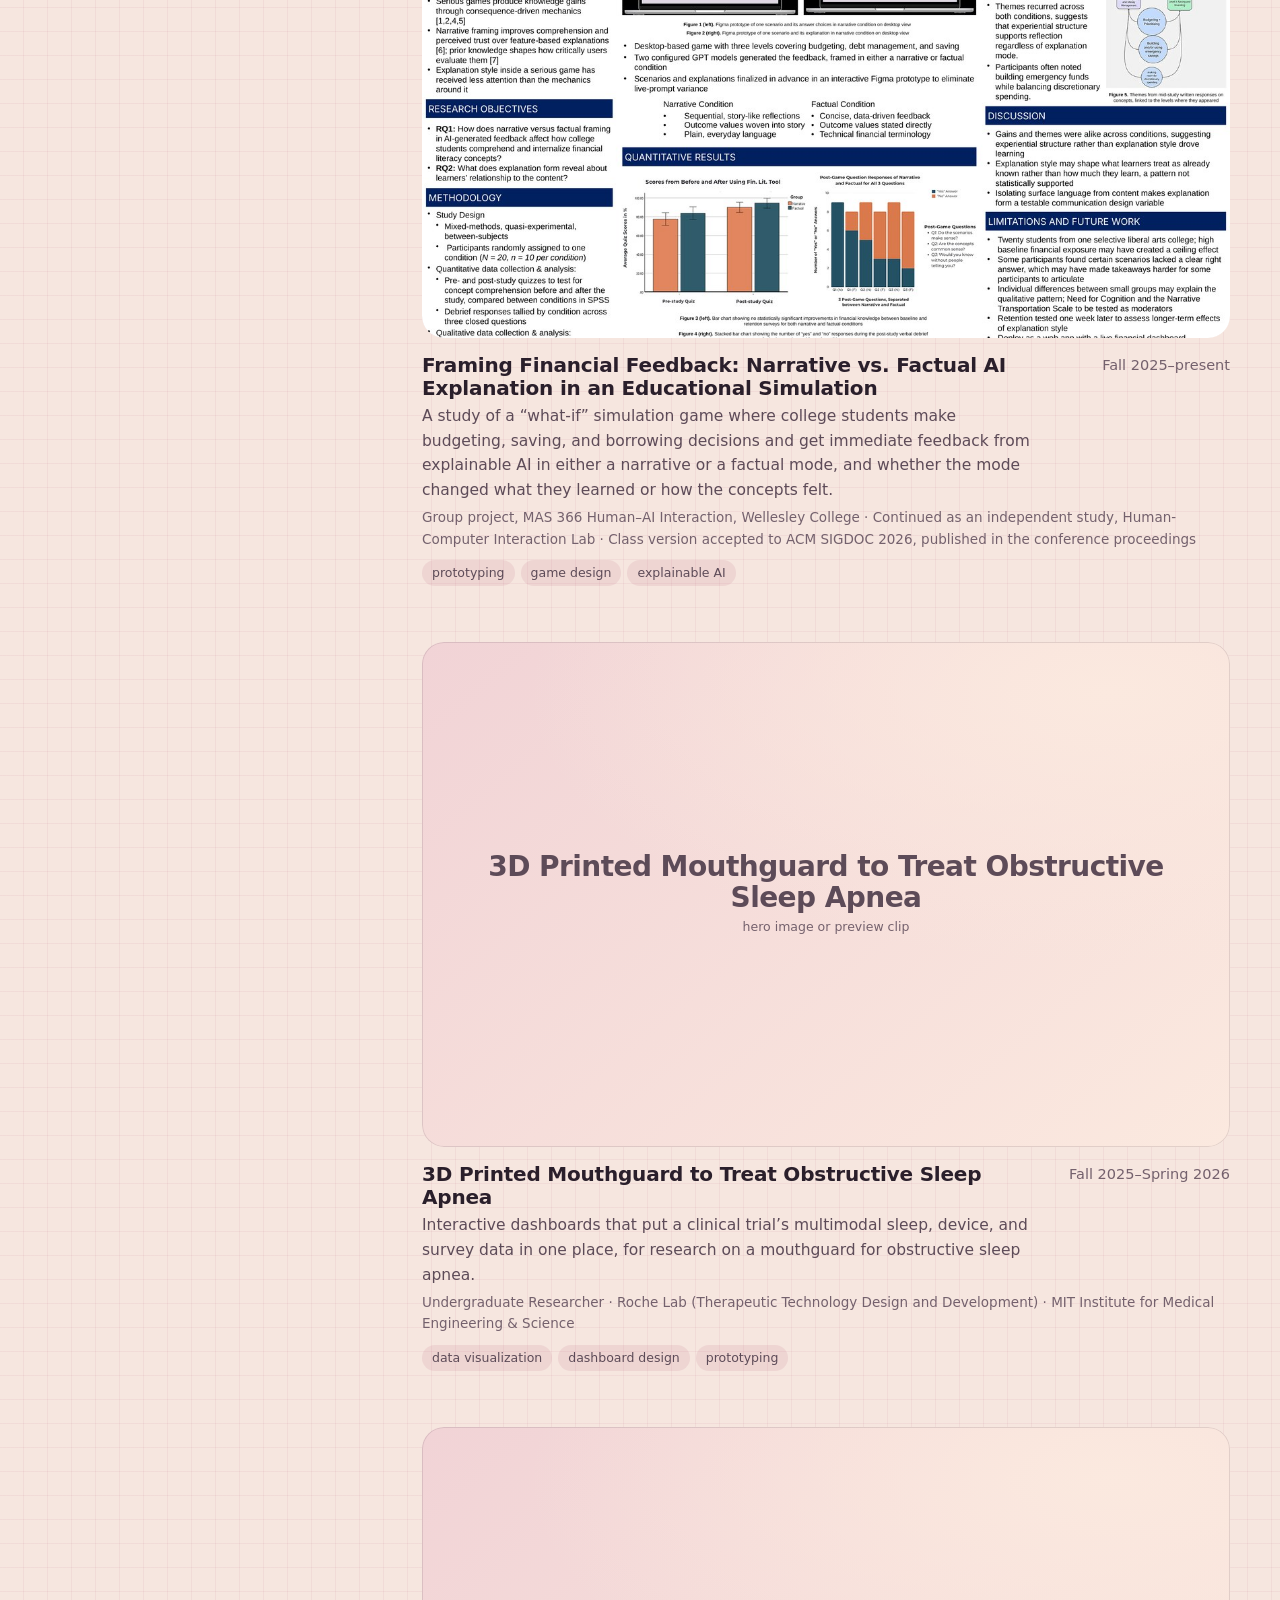
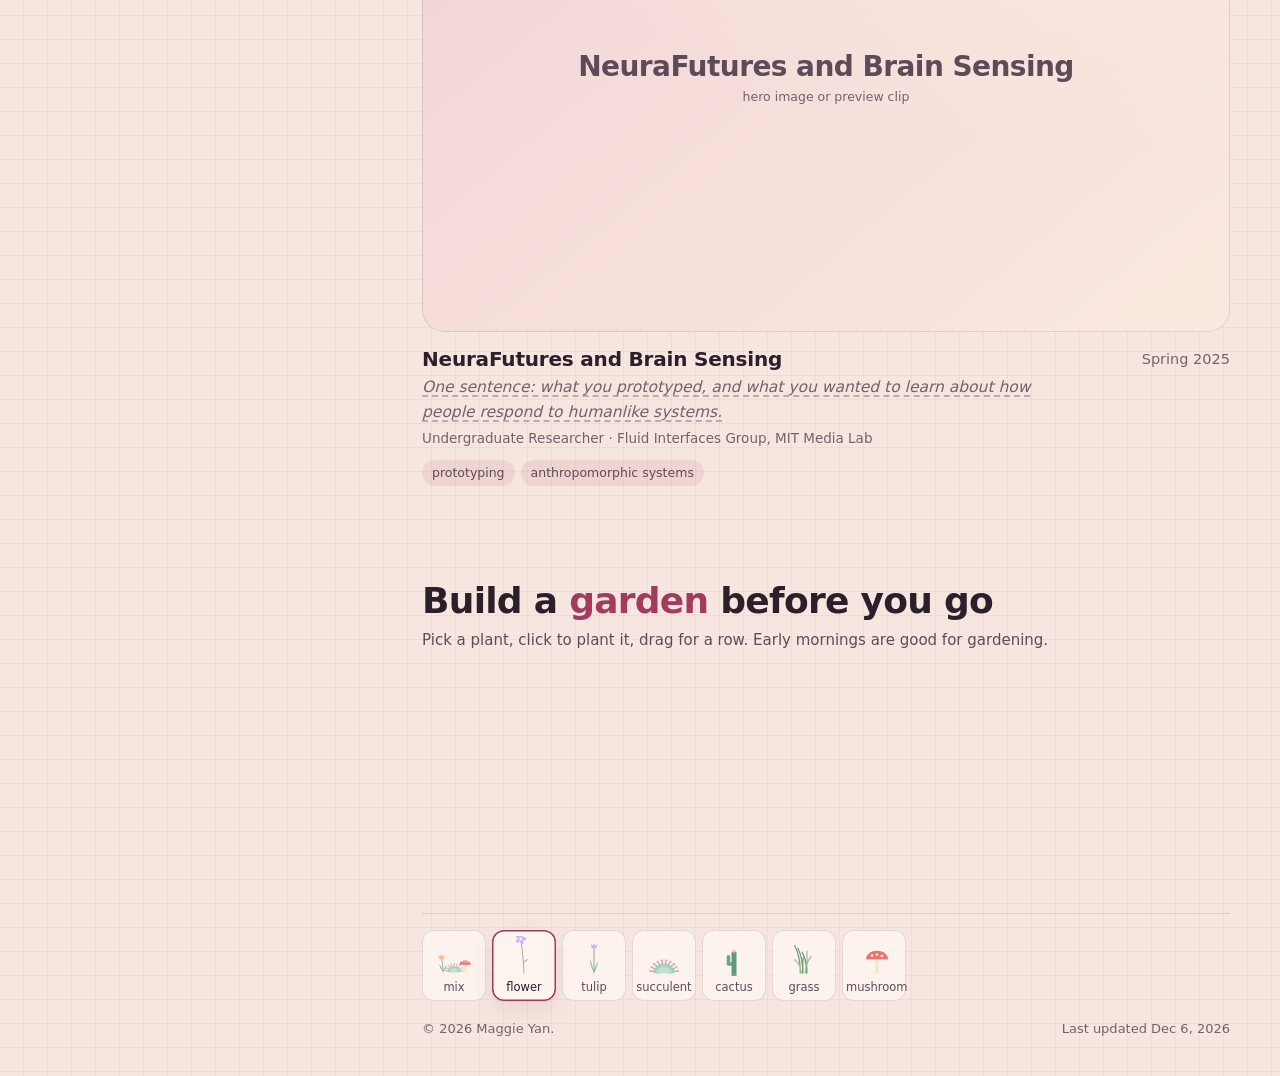
==== commit 049bf446: "Research interests: by day, the sky's arrangement pulled in closer Instead of a row, the chips keep " ====
--- a/index.html
+++ b/index.html
@@ -79,8 +79,8 @@
     <main class="main" id="main">
 
       <!-- Research interests: five themes and the projects under them.
-           By day the themes are a row of chips; from sunset each glides to its --x/--y (percent of
-           the field). data-label puts its name above or
+           Each theme sits at --x/--y (percent of the field); by day the chips keep that arrangement
+           pulled in closer together. data-label puts its name above or
            below the dot; data-about is the list of focus areas written under the figure when
            someone points at the theme. Each project lists its themes in data-themes. By day the
            projects are reachable from that line under the figure; from sunset they come out as
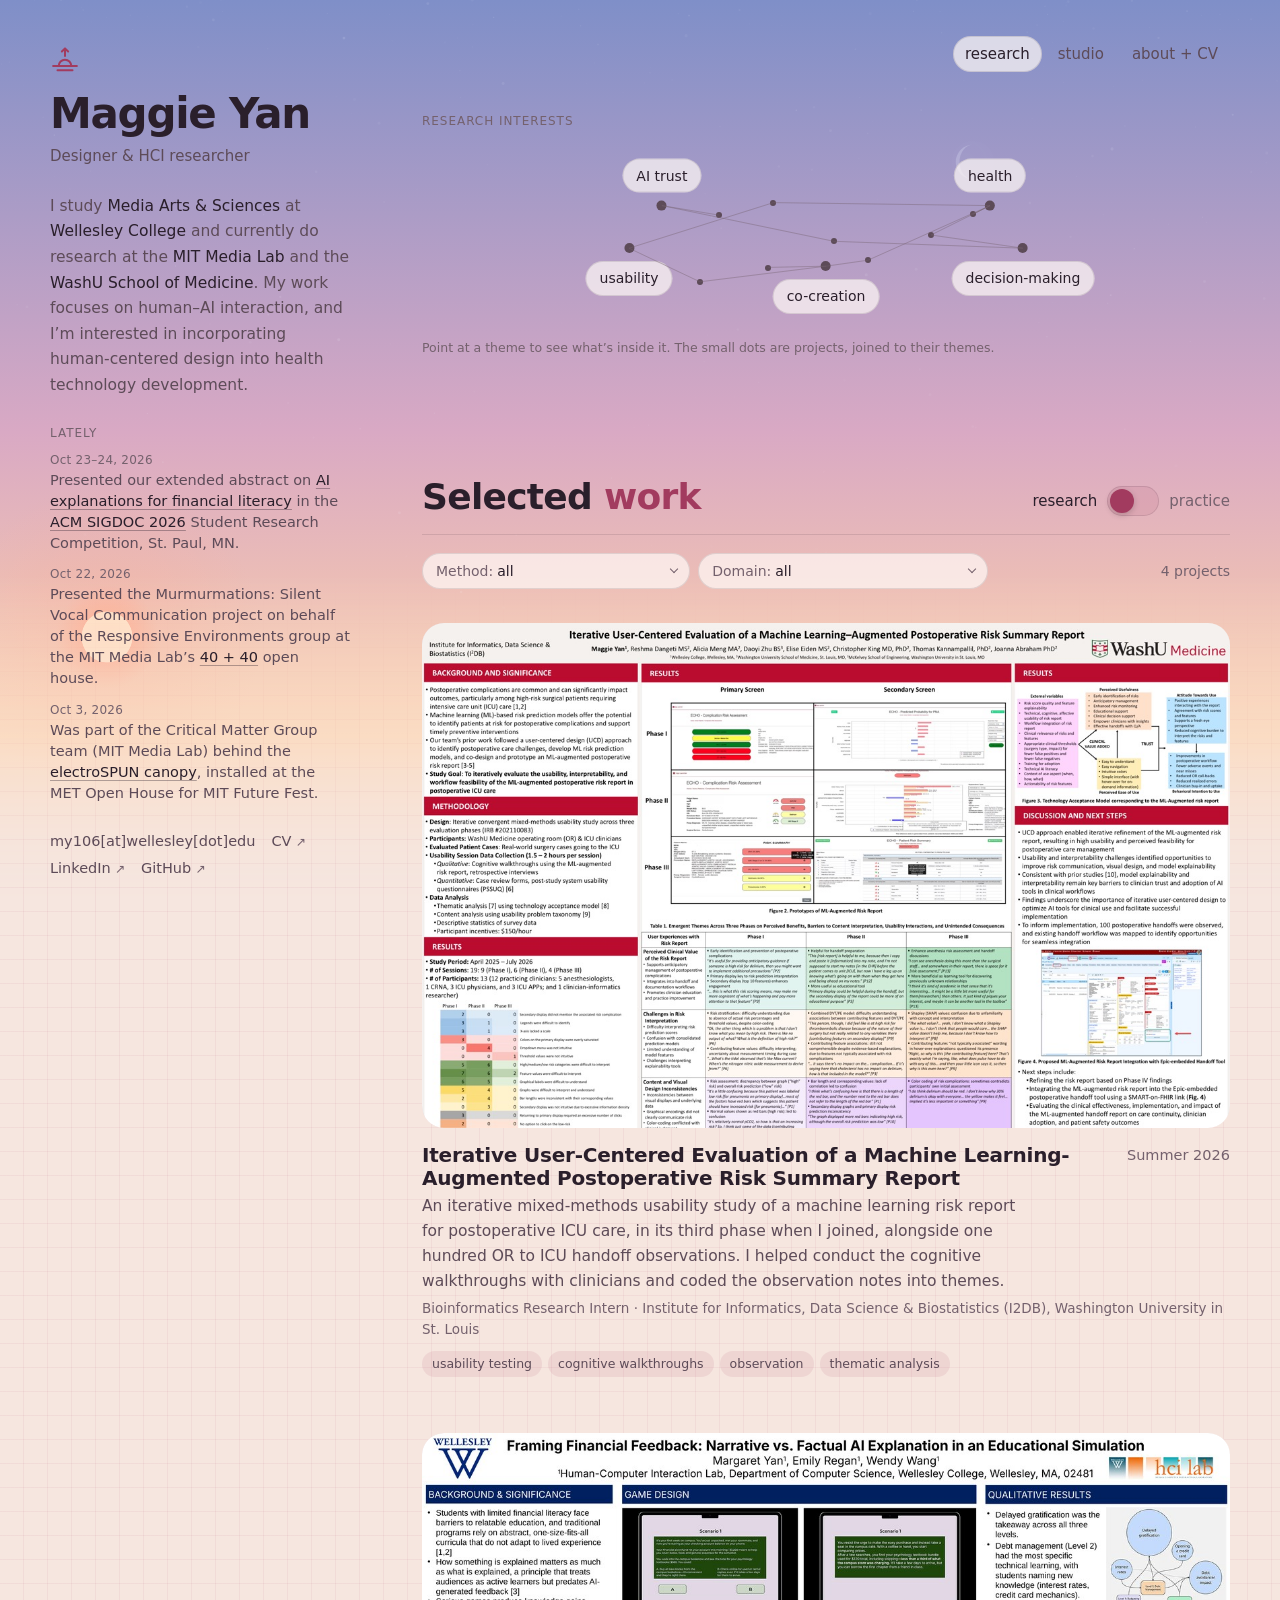
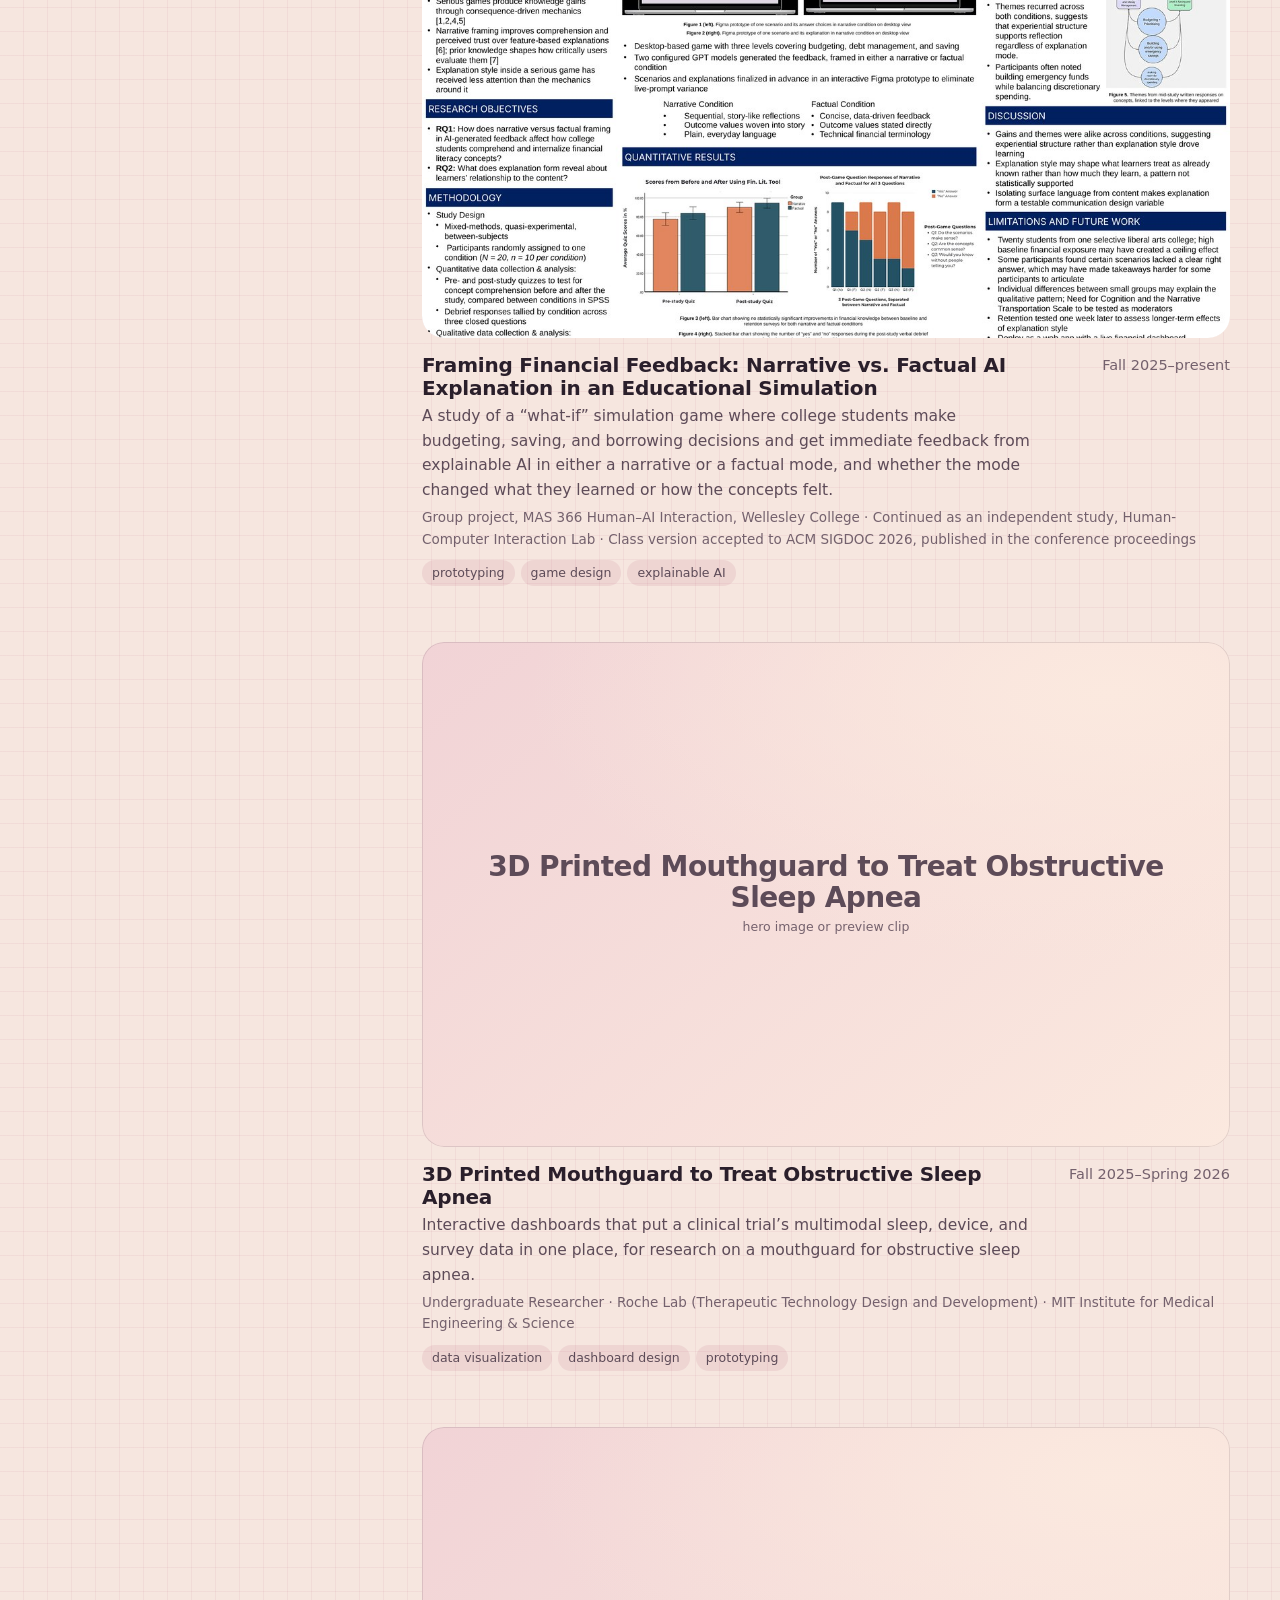
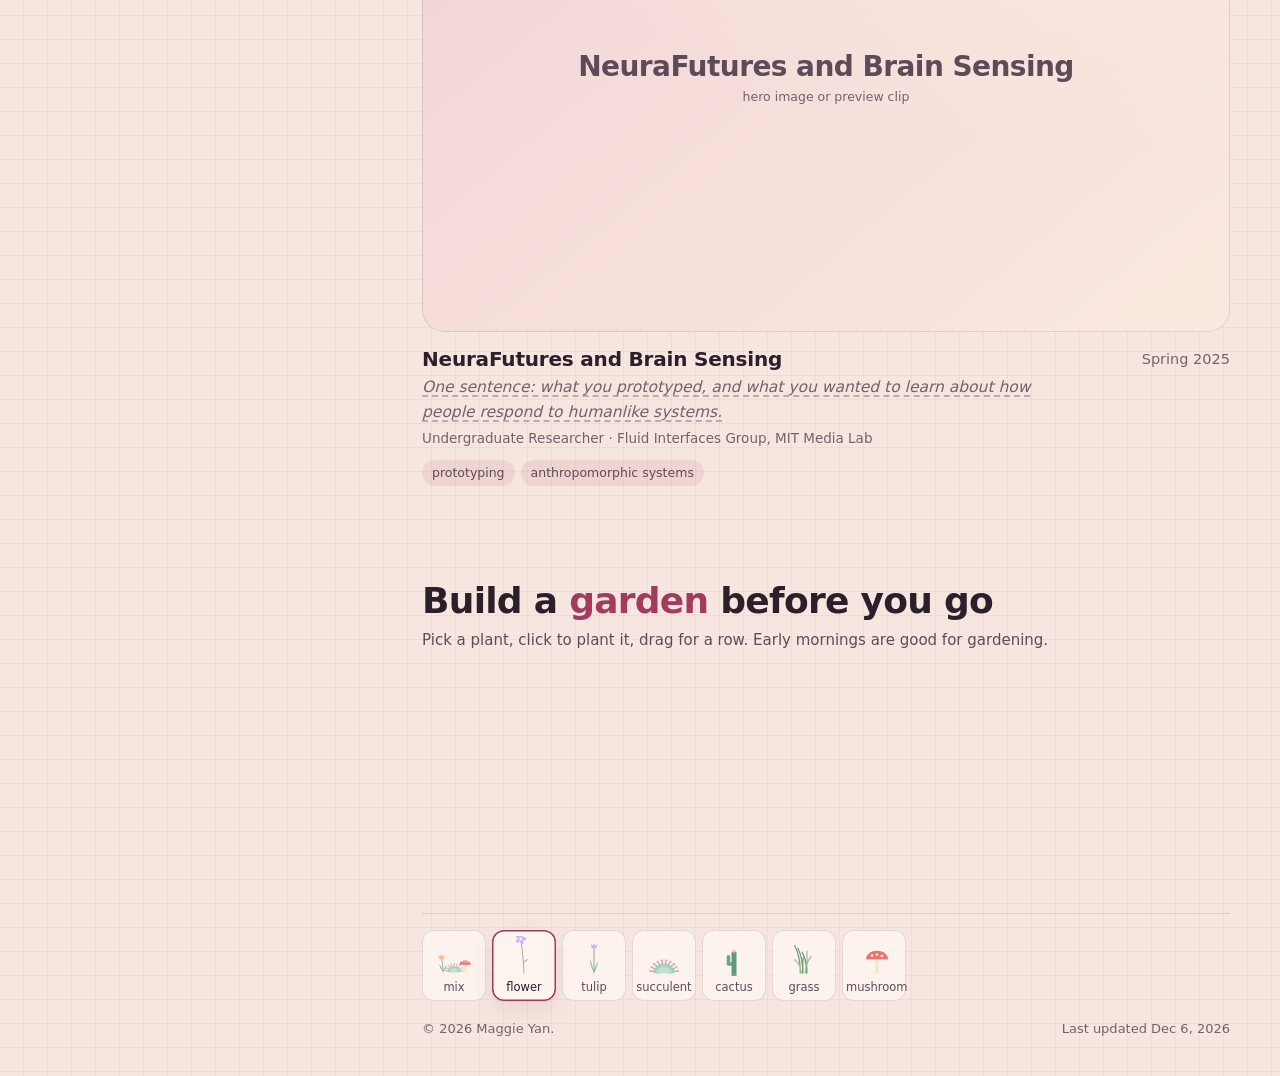
==== commit 8877ce5c: "Research interests: the dots and lines show by day too, as a map The project dots and their lines ar" ====
--- a/index.html
+++ b/index.html
@@ -82,9 +82,8 @@
            Each theme sits at --x/--y (percent of the field); by day the chips keep that arrangement
            pulled in closer together. data-label puts its name above or
            below the dot; data-about is the list of focus areas written under the figure when
-           someone points at the theme. Each project lists its themes in data-themes. By day the
-           projects are reachable from that line under the figure; from sunset they come out as
-           stars joined to their themes. data-side="left" opens a project's name leftward. -->
+           someone points at the theme. Each project lists its themes in data-themes and is a
+           small dot joined to them: a map by day, a constellation from sunset. data-side="left" opens a project's name leftward. -->
       <section class="interests" aria-labelledby="interests-title">
         <span class="label" id="interests-title">Research interests</span>
         <figure class="ri" data-interests>
@@ -118,12 +117,12 @@
               <li class="ri__project" data-themes="health" data-side="left" style="--x:78%;--y:38.5%"><a href="projects/zzalign.html"><span class="ri__star" aria-hidden="true"></span><span class="ri__name">3D Printed Mouthguard</span></a></li>
               <li class="ri__project" data-themes="health usability" style="--x:40%;--y:32%"><a href="projects/understanding-psilocybin.html"><span class="ri__star" aria-hidden="true"></span><span class="ri__name">Understanding Psilocybin</span></a></li>
               <li class="ri__project" data-themes="cocreation" style="--x:39%;--y:68%"><a href="projects/eeg-embroidery.html"><span class="ri__star" aria-hidden="true"></span><span class="ri__name">The Space Between</span></a></li>
-              <li class="ri__project" data-themes="cocreation health" style="--x:56%;--y:70%"><a href="projects/memento.html"><span class="ri__star" aria-hidden="true"></span><span class="ri__name">MEmento</span></a></li>
+              <li class="ri__project" data-themes="cocreation health" style="--x:58%;--y:64%"><a href="projects/memento.html"><span class="ri__star" aria-hidden="true"></span><span class="ri__name">MEmento</span></a></li>
               <li class="ri__project" data-themes="usability cocreation" style="--x:26%;--y:76%"><a href="projects/afterimage.html"><span class="ri__star" aria-hidden="true"></span><span class="ri__name">afterimage</span></a></li>
             </ul>
             <svg class="ri__lines" aria-hidden="true"></svg>
           </div>
-          <figcaption class="ri__key" data-key>Point at a theme to see what’s inside it. After sunset, the projects come out as stars.</figcaption>
+          <figcaption class="ri__key" data-key>Point at a theme to see what’s inside it. The small dots are projects, joined to their themes.</figcaption>
         </figure>
       </section>
 
--- a/assets/css/style.css
+++ b/assets/css/style.css
@@ -749,18 +749,15 @@
   width: 10px;
   height: 10px;
   border-radius: 50%;
-  background: var(--accent);
-  opacity: 0;
-  transition: opacity 0.8s ease, box-shadow 0.8s ease;
+  background: var(--ink-2);
+  transition: background 0.8s ease, box-shadow 0.8s ease;
 }
 .ri__project {
   position: absolute;
   left: var(--x);
   top: var(--y);
   transform: translate(-50%, -50%);
-  opacity: 0;
-  visibility: hidden;
-  transition: opacity 0.8s ease, visibility 0s linear 0.8s;
+  transition: left 0.8s var(--ease), top 0.8s var(--ease), opacity 0.3s ease;
 }
 .ri__project a { position: relative; display: block; padding: 6px; color: var(--ink); text-decoration: none; }
 .ri__star {
@@ -789,8 +786,8 @@
 }
 .ri__project[data-side="left"] .ri__name { left: auto; right: 100%; }
 .ri__project a:hover .ri__name, .ri__project a:focus-visible .ri__name { opacity: 1; }
-.ri__lines { position: absolute; inset: 0; width: 100%; height: 100%; overflow: visible; opacity: 0; pointer-events: none; transition: opacity 0.8s ease; }
-.ri__lines line { stroke: var(--ink-3); stroke-width: 1; opacity: 0.55; transition: opacity 0.3s ease, stroke 0.3s ease; }
+.ri__lines { position: absolute; inset: 0; width: 100%; height: 100%; overflow: visible; pointer-events: none; }
+.ri__lines line { stroke: var(--ink-3); stroke-width: 1; opacity: 0.4; transition: opacity 0.3s ease, stroke 0.3s ease; }
 .ri__lines line.is-lit { stroke: var(--accent); opacity: 1; }
 /* Point at a theme or a project: everything not tied to it fades back. */
 .ri.is-focus .ri__theme:not(.is-lit), .ri.is-focus .ri__project:not(.is-lit) { opacity: 0.35; }
@@ -798,14 +795,11 @@
 .ri__key { min-height: 2.8em; font-size: 12.5px; line-height: 1.5; color: var(--ink-3); }
 .ri__key b { font-weight: 500; color: var(--ink-2); }
 .ri__key a { color: var(--ink-2); }
-/* From sunset the chips become stars and the projects come out. */
+/* By day it reads as a map. From sunset the chips lose their backgrounds and the
+   dots glow, so the same drawing reads as a constellation. */
 :root[data-mode="sunset"] .ri__chip, :root[data-mode="night"] .ri__chip { background: transparent; box-shadow: inset 0 0 0 1px transparent; }
-:root[data-mode="sunset"] .ri__dot, :root[data-mode="night"] .ri__dot { opacity: 1; box-shadow: 0 0 10px var(--accent); }
-:root[data-mode="sunset"] .ri__project, :root[data-mode="night"] .ri__project { visibility: visible; transition-delay: 0s; }
-:root[data-mode="sunset"] .ri__project { opacity: 0.6; }
-:root[data-mode="sunset"] .ri__lines { opacity: 0.5; }
-:root[data-mode="night"] .ri__project { opacity: 1; }
-:root[data-mode="night"] .ri__lines { opacity: 1; }
+:root[data-mode="sunset"] .ri__dot, :root[data-mode="night"] .ri__dot { background: var(--accent); box-shadow: 0 0 10px var(--accent); }
+:root[data-mode="night"] .ri__lines line:not(.is-lit) { opacity: 0.6; }
 /* On phones there's no room to scatter them: the themes are a plain row of chips. */
 @media (max-width: 600px) {
   .ri__field { height: auto !important; }
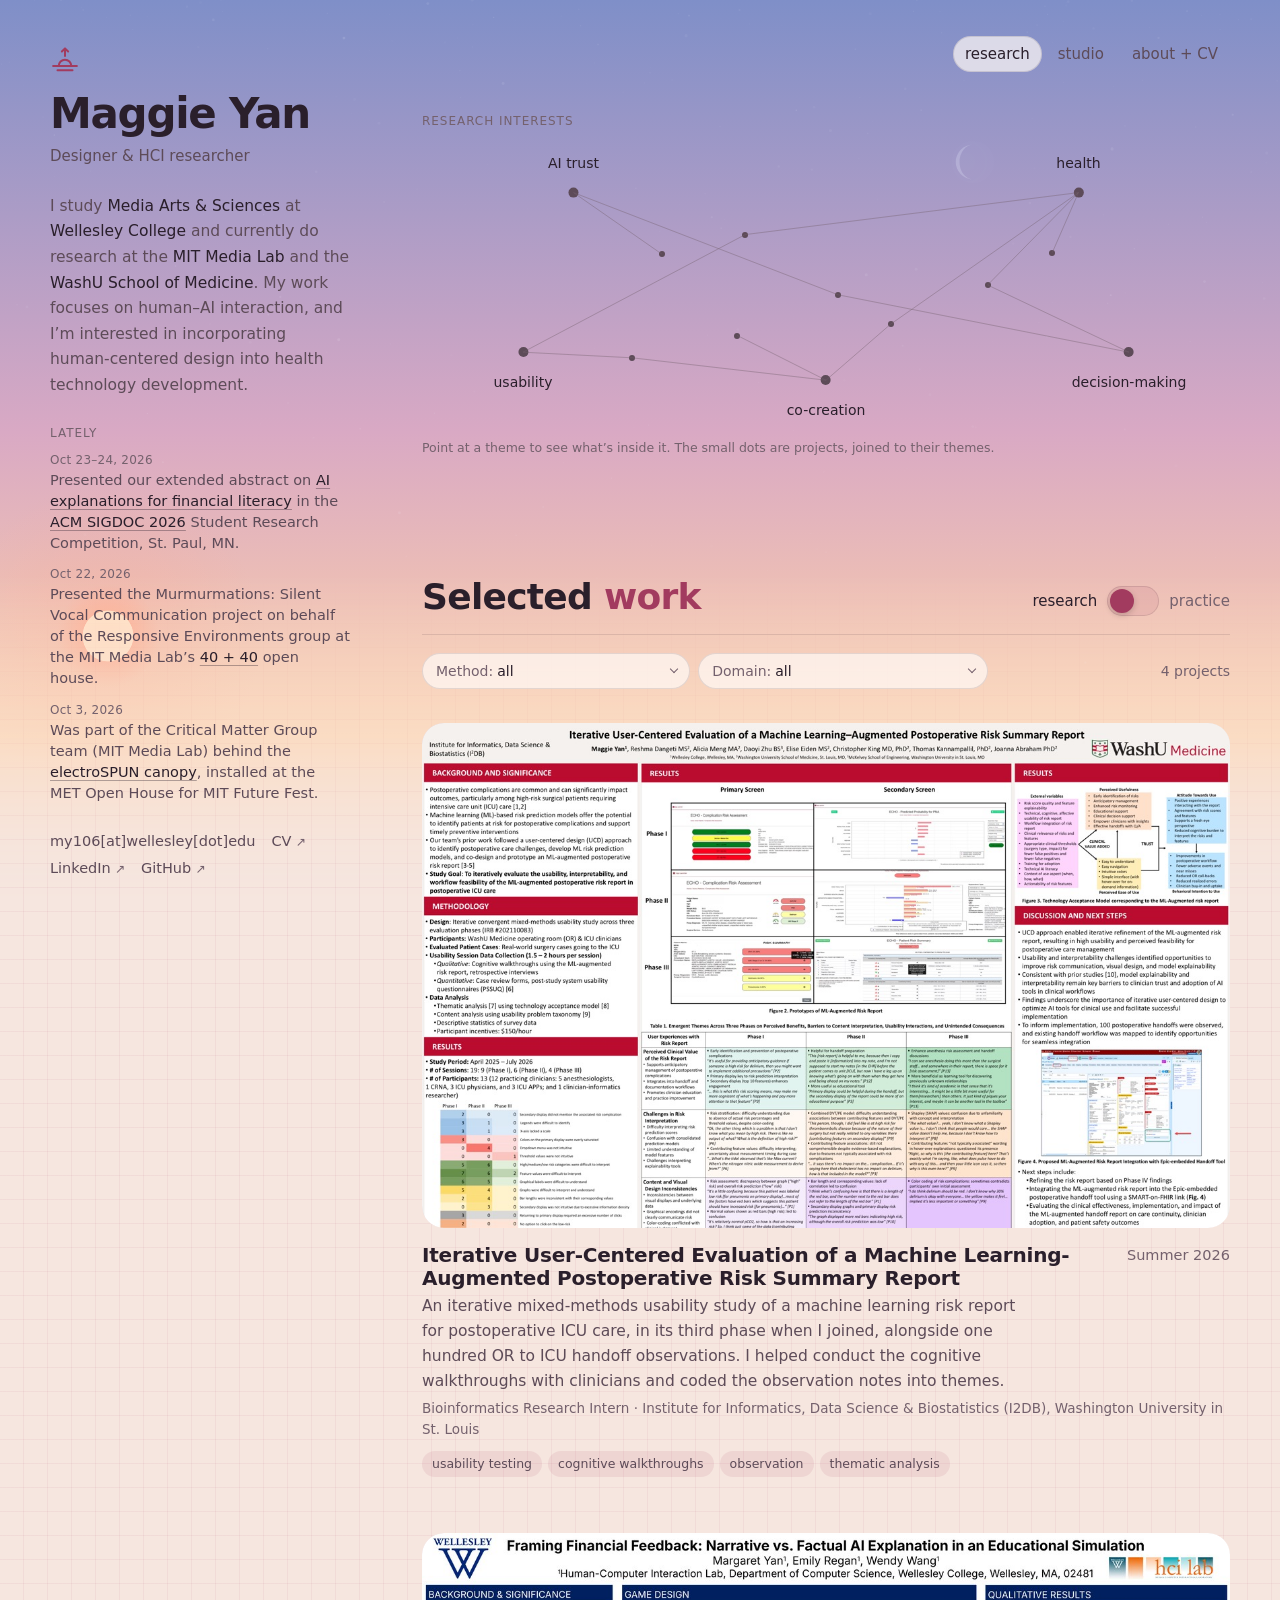
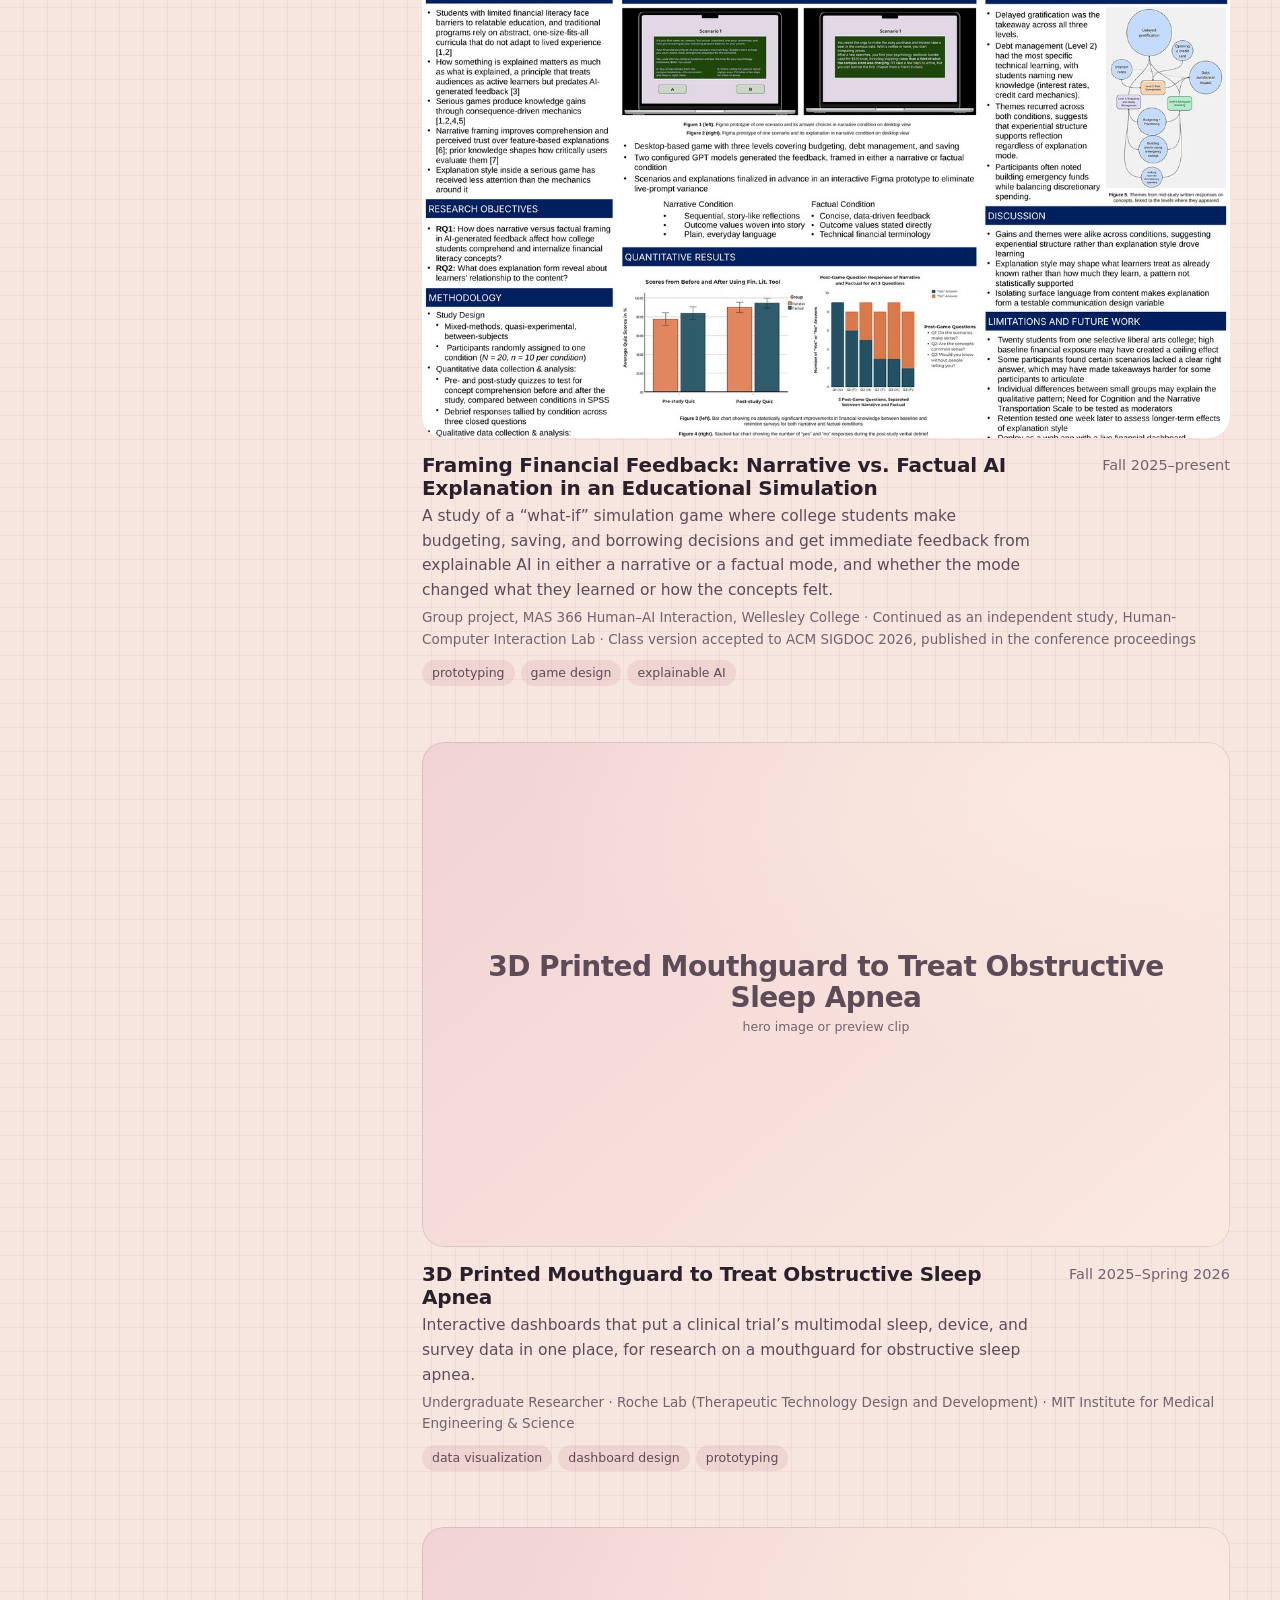
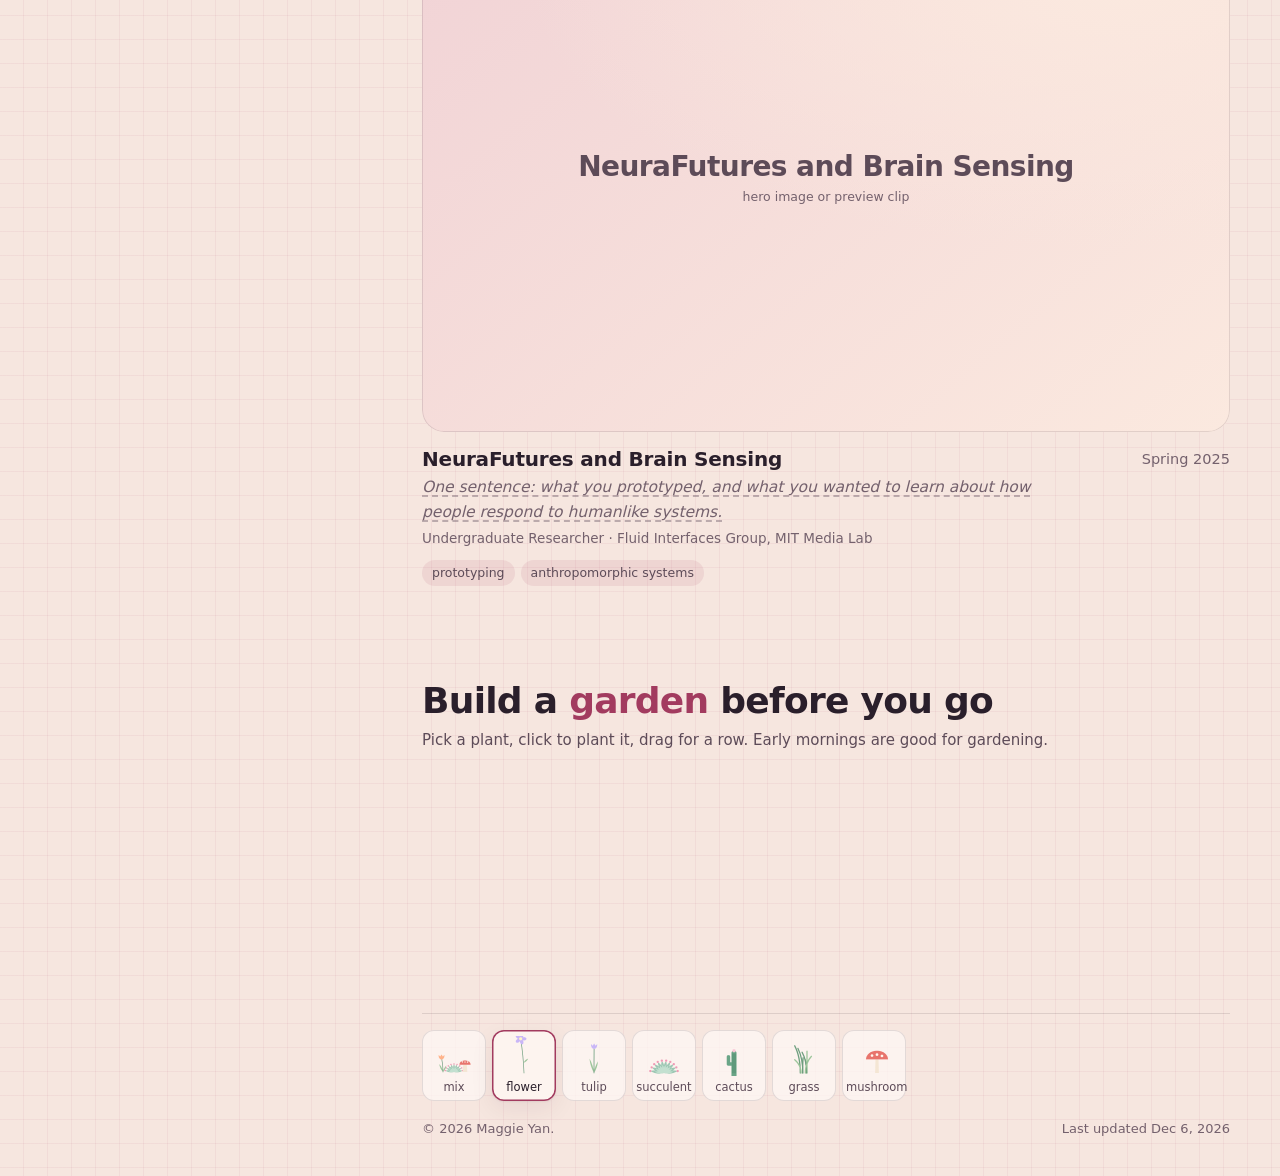
==== commit f2498718: "Research interests: one constellation all day, in the sky's colours Drops the pill chips and the day" ====
--- a/index.html
+++ b/index.html
@@ -79,11 +79,10 @@
     <main class="main" id="main">
 
       <!-- Research interests: five themes and the projects under them.
-           Each theme sits at --x/--y (percent of the field); by day the chips keep that arrangement
-           pulled in closer together. data-label puts its name above or
+           Each theme sits at --x/--y (percent of the field). data-label puts its name above or
            below the dot; data-about is the list of focus areas written under the figure when
            someone points at the theme. Each project lists its themes in data-themes and is a
-           small dot joined to them: a map by day, a constellation from sunset. data-side="left" opens a project's name leftward. -->
+           small dot joined to them; it is all drawn in ink by day and glows after sunset. data-side="left" opens a project's name leftward. -->
       <section class="interests" aria-labelledby="interests-title">
         <span class="label" id="interests-title">Research interests</span>
         <figure class="ri" data-interests>
--- a/assets/css/style.css
+++ b/assets/css/style.css
@@ -716,7 +716,7 @@
    themes by thin lines. Positions are set in index.html. */
 .interests { display: grid; gap: 14px; padding-bottom: 8px; }
 .ri { margin: 0; display: grid; gap: 14px; }
-.ri__field { position: relative; height: 280px; transition: height 0.8s var(--ease); }
+.ri__field { position: relative; height: 280px; }
 .ri__themes, .ri__projects { list-style: none; margin: 0; padding: 0; }
 .ri__theme {
   position: absolute;
@@ -726,25 +726,24 @@
   justify-items: center;
   gap: 8px;
   transform: translate(-50%, -5px);
-  transition: left 0.8s var(--ease), top 0.8s var(--ease), opacity 0.3s ease;
+  transition: opacity 0.3s ease;
 }
 .ri__theme[data-label="above"] { transform: translate(-50%, calc(-100% + 5px)); }
 .ri__chip {
   padding: 6px 14px;
   border: 0;
   border-radius: 999px;
-  background: var(--surface);
-  box-shadow: inset 0 0 0 1px var(--line);
+  background: transparent;
   font: inherit;
   font-size: 14px;
   font-weight: 500;
   color: var(--ink);
   white-space: nowrap;
   cursor: pointer;
-  transition: background 0.8s ease, box-shadow 0.8s ease, color 0.3s ease;
+  transition: color 0.3s ease;
 }
 .ri__chip:hover, .ri__theme.is-lit .ri__chip { color: var(--accent); }
-.ri__chip[aria-pressed="true"] { box-shadow: inset 0 0 0 1.5px var(--accent); }
+.ri__chip[aria-pressed="true"] { color: var(--accent); text-decoration: underline; text-underline-offset: 4px; text-decoration-color: color-mix(in srgb, var(--accent) 60%, transparent); }
 .ri__dot {
   width: 10px;
   height: 10px;
@@ -757,7 +756,7 @@
   left: var(--x);
   top: var(--y);
   transform: translate(-50%, -50%);
-  transition: left 0.8s var(--ease), top 0.8s var(--ease), opacity 0.3s ease;
+  transition: opacity 0.3s ease;
 }
 .ri__project a { position: relative; display: block; padding: 6px; color: var(--ink); text-decoration: none; }
 .ri__star {
@@ -795,9 +794,7 @@
 .ri__key { min-height: 2.8em; font-size: 12.5px; line-height: 1.5; color: var(--ink-3); }
 .ri__key b { font-weight: 500; color: var(--ink-2); }
 .ri__key a { color: var(--ink-2); }
-/* By day it reads as a map. From sunset the chips lose their backgrounds and the
-   dots glow, so the same drawing reads as a constellation. */
-:root[data-mode="sunset"] .ri__chip, :root[data-mode="night"] .ri__chip { background: transparent; box-shadow: inset 0 0 0 1px transparent; }
+/* Drawn in ink by day; from sunset the dots glow. */
 :root[data-mode="sunset"] .ri__dot, :root[data-mode="night"] .ri__dot { background: var(--accent); box-shadow: 0 0 10px var(--accent); }
 :root[data-mode="night"] .ri__lines line:not(.is-lit) { opacity: 0.6; }
 /* On phones there's no room to scatter them: the themes are a plain row of chips. */
@@ -806,7 +803,7 @@
   .ri__themes { display: flex; flex-wrap: wrap; gap: 8px; }
   .ri__theme, .ri__theme[data-label="above"] { position: static; display: block; transform: none; }
   .ri__dot, .ri__projects, .ri__lines { display: none; }
-  .ri__chip, :root[data-mode="sunset"] .ri__chip, :root[data-mode="night"] .ri__chip { background: var(--surface); box-shadow: inset 0 0 0 1px var(--line); }
+  .ri__chip { background: var(--surface); box-shadow: inset 0 0 0 1px var(--line); }
 }
 
 .focus { display: grid; gap: 12px; }
